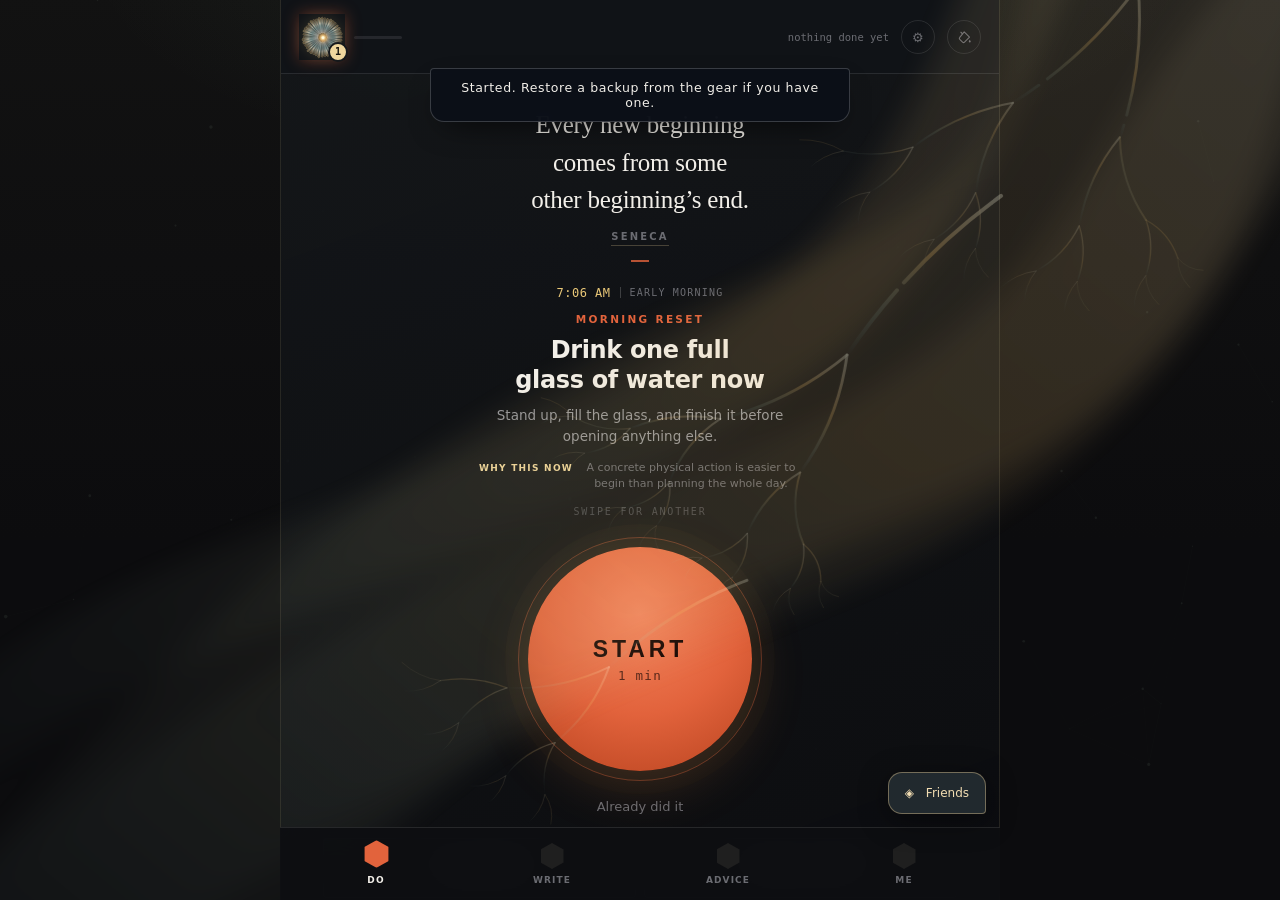
==== index.html @ 32456942 "Scratch, the board, the quotes, and a paint bucket The exit button went missing three times, and eac" ====
<!DOCTYPE html>
<html lang="en">
<head>
<meta charset="utf-8">
<meta name="viewport" content="width=device-width, initial-scale=1, viewport-fit=cover">
<title>Life Organizer</title>
<meta name="description" content="Write it down, do one thing, and get advice when you are stuck.">
<meta name="theme-color" content="#0c0c0e">
<meta name="mobile-web-app-capable" content="yes">
<meta name="apple-mobile-web-app-capable" content="yes">
<meta name="apple-mobile-web-app-title" content="Organizer">
<link rel="manifest" href="manifest.webmanifest">
<link rel="icon" href="assets/icons/lumen-ball-192.png" sizes="192x192" type="image/png">
<link rel="apple-touch-icon" href="assets/icons/lumen-ball-apple.png">
<link rel="stylesheet" href="assets/css/core.css?v=202609141939">
<link rel="stylesheet" href="assets/css/app.css?v=202609141939">
<link rel="stylesheet" href="assets/css/companion.css?v=202609141939">
<link rel="stylesheet" href="assets/css/scratch.css?v=202609141939">
<link rel="stylesheet" href="assets/css/customize.css?v=202609141939">
</head>
<body>

<div id="veil"><div class="vcore"></div><p>Life Organizer</p></div>
<canvas id="field"></canvas>

<div id="app">
  <header id="top">
    <button id="crest" aria-label="Your profile">
      <span class="hex"><span data-lumen-placeholder="mini"></span><b>1</b></span>
      <span class="xpbar"><i></i></span>
    </button>
    <span id="status"></span>
    <button id="gear" aria-label="Settings">⚙</button>
  </header>

  <main id="panes">
    <section class="pane on" data-pane="do"><div class="col"></div></section>
    <section class="pane" data-pane="write"><div class="col"></div></section>
    <section class="pane" data-pane="advice"><div class="col"></div></section>
    <section class="pane" data-pane="me"><div class="col"></div></section>
  </main>
</div>

<!-- outside #app on purpose: a fixed bar inside a backdrop-filtered
     header would pin to the header instead of the screen -->
<nav id="tabs"></nav>

<div id="sheet2" hidden><div class="box"></div></div>
<div id="toast"></div>

<script src="assets/js/store.js?v=202609141939"></script>
<script src="assets/js/level.js?v=202609141939"></script>
<script src="assets/js/library.js?v=202609141939"></script>
<script src="assets/js/ui.js?v=202609141939"></script>
<script src="assets/js/quotes.js?v=202609141939"></script>
<script src="assets/js/actions.js?v=202609141939"></script>
<script src="assets/js/classify.js?v=202609141939"></script>
<script src="assets/js/aims.js?v=202609141939"></script>
<script src="assets/js/insight.js?v=202609141939"></script>
<script src="assets/js/sync.js?v=202609141939"></script>
<script src="assets/js/notifications.js?v=202609141939"></script>
<script src="assets/js/advice.js?v=202609141939"></script>
<script src="assets/js/shell.js?v=202609141939"></script>
<script src="assets/js/adaptive.js?v=202609141939"></script>
<script src="assets/js/companion.js?v=202609141939"></script>
<script src="assets/js/scratch.js?v=202609141939"></script>
<script src="assets/js/customize.js?v=202609141939"></script>

<!-- registration order is the order in the bar -->
<script src="assets/js/surfaces/do.js?v=202609141939"></script>
<script src="assets/js/surfaces/write.js?v=202609141939"></script>
<script src="assets/js/surfaces/advice.js?v=202609141939"></script>
<script src="assets/js/surfaces/me.js?v=202609141939"></script>

<script>
  LO.machine.boot();
  // offline support; registers only over https or localhost, which is fine
  if ('serviceWorker' in navigator) {
    addEventListener('load', function () {
      navigator.serviceWorker.register('sw.js').catch(function () {});
    });
  }
</script>
</body>
</html>
---- assets/css/core.css ----
/* ============================================================
   LIFE ORGANIZER - CORE STYLESHEET
   Design language: "Void Lattice"
   Deep-void ground, hexagonal module lattice, accent-per-domain,
   spring motion, glass surfaces, tabular numerals.
   ============================================================ */

/* ---------- 1. TOKENS ---------- */
/* Palette: "Ember & Graphite".
   Cold graphite ground, one hot ember accent, bone type. Champagne
   brass is reserved for reward and nothing else. Dark green and a
   small set of saturated flavours appear occasionally — a section
   tint, a category, a status — never as chrome. */
:root{
  /* ground — graphite */
  --void-0:#0c0c0e;
  --void-1:#101114;
  --void-2:#141518;
  --void-3:#1a1c20;
  --void-4:#25272c;
  --line:  rgba(255,255,255,.10);
  --line-2:rgba(255,255,255,.19);

  /* ink — bone */
  --ink-0:#f2efe9;
  --ink-1:#cbc8c2;
  --ink-2:#94959a;
  --ink-3:#6b6c72;

  /* the accent. Fixed, everywhere. */
  --accent:#e2603a;
  --accent-soft:rgba(226,96,58,.14);

  /* reward — champagne brass, cooled well clear of the ember */
  --gold:#eac878;
  --gold-hi:#f9e8bd;
  --gold-lo:#a8802c;
  --gold-ink:#241a05;

  /* flavour — sparingly: a tinted surface, a category, a status */
  --forest:#14251c;
  --forest-2:#1e3b2c;
  --f-green:#35b37e;
  --f-teal:#2fa89b;
  --f-mustard:#d9a441;
  --f-oxblood:#b3452f;
  --f-violet:#9b7bd4;
  --f-blue:#4f9dd9;
  --f-steel:#7d8ba0;

  /* per-domain, drawn from the flavour set */
  --c-core:#e2603a;
  --c-compass:#2fa89b;
  --c-rhythm:#9b7bd4;
  --c-forge:#d9a441;
  --c-rewire:#b3452f;
  --c-vessel:#35b37e;
  --c-mind:#4f9dd9;
  --c-scribe:#c9a227;

  /* semantic */
  --ok:#35b37e;
  --warn:#d9a441;
  --bad:#c9573c;

  /* type */
  --font: "Inter", "Segoe UI Variable Display", "Segoe UI", system-ui, -apple-system, sans-serif;
  --mono: "JetBrains Mono", ui-monospace, "Cascadia Mono", Consolas, monospace;

  /* motion */
  --spring: cubic-bezier(.16,1,.3,1);
  --swift:  cubic-bezier(.4,0,.2,1);
  --t-fast: 160ms;
  --t-med:  280ms;
  --t-slow: 620ms;

  /* geometry — hard panels, round controls, hexagonal marks */
  --hex: polygon(50% 0%, 100% 25%, 100% 75%, 50% 100%, 0% 75%, 0% 25%);
  --r-lg:5px;
  --r-md:4px;
  --r-sm:3px;
  --r-pill:999px;
}

*,*::before,*::after{box-sizing:border-box}
html,body{height:100%}
body{
  margin:0;
  font-family:var(--font);
  color:var(--ink-1);
  background:var(--void-0);
  overflow:hidden;
  -webkit-font-smoothing:antialiased;
  text-rendering:optimizeLegibility;
}
::selection{background:var(--accent-soft);color:var(--ink-0)}

/* ---------- 2. GROUND / ATMOSPHERE ---------- */
#field{position:fixed;inset:0;z-index:0;pointer-events:none;opacity:.55}
body::before{
  content:"";position:fixed;inset:0;z-index:0;pointer-events:none;
  background:
    radial-gradient(100% 70% at 50% -12%, rgba(226,96,58,.10), transparent 62%),
    radial-gradient(80% 60% at 50% 108%, rgba(31,59,44,.55), transparent 64%),
    linear-gradient(180deg,var(--void-1),var(--void-0) 66%);
}
body::after{
  content:"";position:fixed;inset:0;z-index:0;pointer-events:none;opacity:.32;
  background-image:url("data:image/svg+xml,%3Csvg xmlns='http://www.w3.org/2000/svg' width='56' height='96' viewBox='0 0 56 96'%3E%3Cg fill='none' stroke='%23b08070' stroke-opacity='0.22' stroke-width='1'%3E%3Cpath d='M28 0 L56 16 L56 48 L28 64 L0 48 L0 16 Z'/%3E%3Cpath d='M28 48 L56 64 L56 96 L28 112 L0 96 L0 64 Z'/%3E%3C/g%3E%3C/svg%3E");
  background-size:56px 96px;
  -webkit-mask-image:radial-gradient(115% 95% at 50% 42%, #000 20%, transparent 78%);
  mask-image:radial-gradient(115% 95% at 50% 42%, #000 20%, transparent 78%);
}

/* ---------- 3. SHELL ---------- */
#shell{position:relative;z-index:2;height:100%;display:flex;flex-direction:column}

.topbar{
  flex:0 0 auto;display:flex;align-items:center;gap:14px;
  padding:14px 22px;border-bottom:1px solid var(--line);
  background:linear-gradient(180deg,rgba(11,15,24,.82),rgba(11,15,24,.28));
  backdrop-filter:blur(14px);
}
.brand{display:flex;align-items:center;gap:11px;min-width:0;background:none;border:0;padding:0;cursor:pointer;font:inherit}
.brand-mark{
  width:26px;height:30px;clip-path:var(--hex);flex:0 0 auto;
  background:radial-gradient(circle at 50% 30%, #f4835c, var(--accent) 60%, #b8431f);
  box-shadow:0 0 22px rgba(226,96,58,.4);
  animation:markspin 12s linear infinite;
}
@keyframes markspin{to{filter:hue-rotate(360deg)}}
.brand-text{display:flex;flex-direction:column;line-height:1.15;text-align:left}
.brand-text b{color:var(--ink-0);font-size:13px;letter-spacing:.16em;text-transform:uppercase;font-weight:650}
.brand-text span{font-size:9.5px;color:var(--ink-3);letter-spacing:.24em;text-transform:uppercase}
.topbar .spacer{flex:1}

.stat-strip{display:flex;gap:8px}
.pip{
  display:flex;flex-direction:column;gap:2px;align-items:flex-end;
  padding:6px 12px;border:1px solid var(--line);border-radius:var(--r-sm);
  background:rgba(17,23,38,.5);min-width:74px;
  transition:border-color var(--t-fast),transform var(--t-fast) var(--spring);
}
.pip:hover{border-color:var(--line-2);transform:translateY(-2px)}
.pip label{font-size:8.5px;letter-spacing:.2em;text-transform:uppercase;color:var(--ink-3)}
.pip b{font-family:var(--mono);font-size:15px;color:var(--ink-0);font-variant-numeric:tabular-nums;font-weight:500}

/* ---------- 4. STAGE / VIEWS ---------- */
#stage{flex:1 1 auto;position:relative;overflow:hidden}
.view{position:absolute;inset:0;overflow-y:auto;overflow-x:hidden;padding:24px;scrollbar-width:thin;scrollbar-color:var(--void-4) transparent}
.view::-webkit-scrollbar{width:9px}
.view::-webkit-scrollbar-thumb{background:var(--void-4);border-radius:9px;border:2px solid transparent;background-clip:content-box}
.view:not(.active){opacity:0;pointer-events:none;transform:scale(.985) translateY(10px);filter:blur(6px)}
.view.active{opacity:1;transform:none;filter:none;transition:opacity var(--t-med) var(--swift),transform var(--t-slow) var(--spring),filter var(--t-med)}

/* ---------- 5. THE LATTICE (hub) ---------- */
#hub{display:flex;align-items:center;justify-content:center}
.lattice{position:relative;width:min(74vh,860px);aspect-ratio:1;max-width:97vw}
.lattice svg.web{position:absolute;inset:0;width:100%;height:100%;overflow:visible;pointer-events:none}
.web path{
  stroke:url(#webgrad);stroke-width:1.1;fill:none;
  stroke-dasharray:5 7;animation:crawl 24s linear infinite;opacity:.55;
}
@keyframes crawl{to{stroke-dashoffset:-240}}

.node{
  position:absolute;left:50%;top:50%;
  width:var(--nw);height:calc(var(--nw)*1.1547);
  transform:translate(-50%,-50%) translate(var(--nx),var(--ny));
  cursor:pointer;background:none;border:0;padding:0;color:inherit;
  animation:bloom var(--t-slow) var(--spring) both;
  animation-delay:var(--delay,0ms);
  -webkit-tap-highlight-color:transparent;
  transition:filter var(--t-med);
}
@keyframes bloom{
  from{opacity:0;transform:translate(-50%,-50%) translate(calc(var(--nx)*.4),calc(var(--ny)*.4)) scale(.55);filter:blur(10px)}
  to  {opacity:1;transform:translate(-50%,-50%) translate(var(--nx),var(--ny)) scale(1);filter:none}
}
.node .shell{
  position:absolute;inset:0;clip-path:var(--hex);
  background:linear-gradient(160deg,var(--accent),rgba(255,255,255,0) 78%);
  opacity:.8;transition:opacity var(--t-med),filter var(--t-med);
}
.node .face{
  position:absolute;inset:1.5px;clip-path:var(--hex);
  background:
    radial-gradient(90% 70% at 50% 0%, var(--accent-soft), transparent 70%),
    linear-gradient(165deg,var(--void-3),var(--void-1) 72%);
  display:flex;flex-direction:column;align-items:center;justify-content:center;gap:5px;
  transition:transform var(--t-med) var(--spring);
}
.node .glyph{
  font-size:calc(var(--nw)*.28);line-height:1;color:var(--accent);
  filter:drop-shadow(0 0 12px var(--accent));
  transition:transform var(--t-med) var(--spring),filter var(--t-med);
}
.node .name{
  font-size:clamp(8px,calc(var(--nw)*.086),12px);letter-spacing:.2em;text-transform:uppercase;
  color:var(--ink-1);font-weight:600;transition:letter-spacing var(--t-med) var(--spring),color var(--t-med);
}
.node .metric{
  font-family:var(--mono);font-size:clamp(8px,calc(var(--nw)*.072),11px);
  color:var(--ink-3);font-variant-numeric:tabular-nums;letter-spacing:.04em;
}
.node .halo{
  position:absolute;inset:-14%;clip-path:var(--hex);opacity:0;
  background:conic-gradient(from 0deg,transparent,var(--accent),transparent 42%);
  transition:opacity var(--t-med);animation:spin 5.5s linear infinite;
}
@keyframes spin{to{transform:rotate(360deg)}}
.node:hover .halo,.node:focus-visible .halo{opacity:.5}
.node:hover .shell,.node:focus-visible .shell{opacity:1;filter:brightness(1.3)}
.node:hover .face,.node:focus-visible .face{transform:scale(.965)}
.node:hover .glyph,.node:focus-visible .glyph{transform:translateY(-3px) scale(1.1);filter:drop-shadow(0 0 22px var(--accent))}
.node:hover .name,.node:focus-visible .name{letter-spacing:.3em;color:var(--ink-0)}
.node:hover,.node:focus-visible{filter:drop-shadow(0 12px 34px rgba(0,0,0,.65))}
.node:active .face{transform:scale(.9)}
.node:focus-visible{outline:none}

/* core node */
.node.core .face{gap:2px}
.node.core .index{
  font-family:var(--mono);font-size:calc(var(--nw)*.28);color:var(--ink-0);
  font-variant-numeric:tabular-nums;letter-spacing:-.02em;line-height:1;
  text-shadow:0 0 30px var(--accent);
}
.node.core .index-label{font-size:calc(var(--nw)*.052);letter-spacing:.28em;text-transform:uppercase;color:var(--ink-3)}
.node.core .drift{font-size:calc(var(--nw)*.058);font-family:var(--mono);color:var(--accent);letter-spacing:.1em}
.orbit{position:absolute;left:50%;top:50%;transform:translate(-50%,-50%);pointer-events:none;overflow:visible}
.orbit circle{fill:none;stroke:var(--c-core);stroke-opacity:.26;stroke-dasharray:2 10;stroke-linecap:round;
  transform-origin:center;transform-box:fill-box}
.orbit .o1{animation:spin 40s linear infinite}
.orbit .o2{animation:spin 26s linear infinite reverse;stroke-opacity:.14;stroke-dasharray:1 14}
.pulse{
  position:absolute;left:50%;top:50%;
  transform:translate(-50%,-50%);clip-path:var(--hex);pointer-events:none;
  background:var(--c-core);animation:beat 3.8s var(--swift) infinite;
}
@keyframes beat{
  0%{opacity:.2;transform:translate(-50%,-50%) scale(1)}
  70%{opacity:0;transform:translate(-50%,-50%) scale(1.5)}
  100%{opacity:0;transform:translate(-50%,-50%) scale(1.5)}
}

/* ---------- 6. RAIL ---------- */
#rail{
  flex:0 0 auto;display:flex;align-items:center;justify-content:center;gap:8px;
  padding:10px 16px;border-top:1px solid var(--line);
  background:linear-gradient(0deg,rgba(11,15,24,.9),rgba(11,15,24,.3));
  backdrop-filter:blur(14px);overflow-x:auto;scrollbar-width:none;
}
#rail::-webkit-scrollbar{display:none}
.chip{
  position:relative;flex:0 0 auto;display:flex;align-items:center;gap:8px;
  padding:7px 14px 7px 10px;border:1px solid var(--line);border-radius:999px;
  background:rgba(17,23,38,.45);color:var(--ink-2);cursor:pointer;
  font:inherit;font-size:10.5px;letter-spacing:.12em;text-transform:uppercase;font-weight:600;
  transition:color var(--t-fast) var(--swift),border-color var(--t-fast) var(--swift),
             background var(--t-fast) var(--swift),transform var(--t-fast) var(--spring),box-shadow var(--t-fast);
}
.chip i{width:9px;height:10.4px;clip-path:var(--hex);background:var(--accent);flex:0 0 auto;
  transition:transform var(--t-fast) var(--spring),box-shadow var(--t-fast)}
.chip:hover{color:var(--ink-0);border-color:var(--accent);background:rgba(17,23,38,.9);transform:translateY(-2px)}
.chip:hover i{box-shadow:0 0 12px var(--accent);transform:scale(1.25)}
.chip.on{color:var(--ink-0);border-color:var(--accent);background:var(--accent-soft);box-shadow:0 6px 20px -10px var(--accent)}
.chip.on i{box-shadow:0 0 14px var(--accent)}

/* ---------- 7. PANEL ---------- */
.panel-head{display:flex;align-items:flex-end;gap:16px;margin:0 0 18px;flex-wrap:wrap}
.panel-head .back{
  width:38px;height:38px;border-radius:var(--r-sm);border:1px solid var(--line);
  background:rgba(17,23,38,.6);color:var(--ink-1);cursor:pointer;font-size:17px;
  transition:all var(--t-fast) var(--swift);flex:0 0 auto;
}
.panel-head .back:hover{border-color:var(--accent);color:var(--accent);transform:translateX(-3px)}
.panel-title{display:flex;flex-direction:column;gap:3px;min-width:0}
.panel-title h1{
  margin:0;font-size:clamp(20px,3.4vw,30px);color:var(--ink-0);font-weight:600;letter-spacing:-.01em;
  display:flex;align-items:center;gap:11px;
}
.panel-title h1 em{
  font-style:normal;color:var(--accent);filter:drop-shadow(0 0 14px var(--accent));font-size:.85em;
}
.panel-title p{margin:0;font-size:12px;color:var(--ink-3);letter-spacing:.06em}
.accent-bar{
  height:2px;width:100%;margin:0 0 20px;border-radius:2px;
  background:linear-gradient(90deg,var(--accent),transparent 70%);
  animation:sweep var(--t-slow) var(--spring) both;
}
@keyframes sweep{from{transform:scaleX(0);transform-origin:left}to{transform:scaleX(1)}}

/* ---------- 8. GRID + CARDS ---------- */
.grid{display:grid;gap:14px;grid-template-columns:repeat(auto-fill,minmax(min(100%,300px),1fr));align-items:start}
.grid.wide{grid-template-columns:repeat(auto-fill,minmax(min(100%,430px),1fr))}
.span-2{grid-column:span 2}
@media(max-width:760px){.span-2{grid-column:span 1}}

.card{
  position:relative;border:1px solid var(--line);border-radius:var(--r-md);
  background:linear-gradient(165deg,rgba(24,33,53,.6),rgba(11,15,24,.72));
  backdrop-filter:blur(10px);padding:16px;overflow:hidden;
  animation:rise var(--t-slow) var(--spring) both;animation-delay:var(--d,0ms);
  transition:border-color var(--t-med),transform var(--t-med) var(--spring),box-shadow var(--t-med);
}
@keyframes rise{from{opacity:0;transform:translateY(18px) scale(.98)}to{opacity:1;transform:none}}
.card::before{
  content:"";position:absolute;inset:0 0 auto 0;height:1px;
  background:linear-gradient(90deg,transparent,var(--accent),transparent);opacity:.5;
}
.card:hover{border-color:var(--line-2);transform:translateY(-3px);box-shadow:0 20px 44px -26px rgba(0,0,0,.9)}
.card h3{
  margin:0 0 12px;font-size:10.5px;letter-spacing:.22em;text-transform:uppercase;
  color:var(--ink-3);font-weight:650;display:flex;align-items:center;gap:8px;
}
.card h3 .dot{width:7px;height:8px;clip-path:var(--hex);background:var(--accent);box-shadow:0 0 10px var(--accent);flex:0 0 auto}
.card h3 .right{margin-left:auto;color:var(--ink-3);letter-spacing:.08em}

.big{font-family:var(--mono);font-size:34px;color:var(--ink-0);font-variant-numeric:tabular-nums;line-height:1;letter-spacing:-.02em}
.big small{font-size:13px;color:var(--ink-3);letter-spacing:.1em;margin-left:5px}
.sub{font-size:11.5px;color:var(--ink-3);margin-top:6px;line-height:1.55}

/* ---------- 9. CONTROLS ---------- */
.btn{
  position:relative;overflow:hidden;font:inherit;font-size:11.5px;font-weight:600;letter-spacing:.1em;
  text-transform:uppercase;padding:9px 16px;border-radius:var(--r-sm);cursor:pointer;
  border:1px solid var(--line-2);background:rgba(24,33,53,.7);color:var(--ink-1);
  transition:color var(--t-fast) var(--swift),border-color var(--t-fast) var(--swift),
             box-shadow var(--t-fast),transform var(--t-fast) var(--spring),background var(--t-fast);
}
.btn::after{
  content:"";position:absolute;inset:0;transform:translateX(-110%);
  background:linear-gradient(100deg,transparent,rgba(255,255,255,.16),transparent);
  transition:transform 620ms var(--swift);
}
.btn:hover{color:var(--ink-0);border-color:var(--accent);box-shadow:0 8px 26px -14px var(--accent);transform:translateY(-1px)}
.btn:hover::after{transform:translateX(110%)}
.btn:active{transform:translateY(0) scale(.97)}
.btn.primary{background:linear-gradient(160deg,var(--accent),color-mix(in srgb,var(--accent) 52%,#000));color:#04060a;border-color:transparent;font-weight:700}
.btn.primary:hover{color:#04060a}
.btn.ghost{background:transparent}
.btn.sm{font-size:10px;padding:6px 11px;letter-spacing:.08em}
.btn.danger:hover{border-color:var(--bad);color:var(--bad);box-shadow:0 8px 26px -14px var(--bad)}
.btn-row{display:flex;gap:8px;flex-wrap:wrap;align-items:center}

input,textarea,select{
  font:inherit;font-size:13px;width:100%;color:var(--ink-0);
  background:rgba(7,10,17,.8);border:1px solid var(--line);border-radius:var(--r-sm);
  padding:9px 11px;transition:border-color var(--t-fast),box-shadow var(--t-fast);
}
input:focus,textarea:focus,select:focus{
  outline:none;border-color:var(--accent);
  box-shadow:0 0 0 3px var(--accent-soft),inset 0 0 18px -10px var(--accent);
}
input::placeholder,textarea::placeholder{color:var(--ink-3)}
textarea{resize:vertical;min-height:80px;line-height:1.6}
label.fld{display:flex;flex-direction:column;gap:5px;margin-bottom:10px}
label.fld span{font-size:9.5px;letter-spacing:.2em;text-transform:uppercase;color:var(--ink-3);font-weight:600}
.row{display:flex;gap:10px;flex-wrap:wrap}
.row>*{flex:1 1 130px;min-width:0}

input[type=range]{-webkit-appearance:none;appearance:none;background:none;padding:0;height:22px;border:0}
input[type=range]:focus{box-shadow:none}
input[type=range]::-webkit-slider-runnable-track{height:4px;border-radius:4px;background:linear-gradient(90deg,var(--accent),var(--void-4))}
input[type=range]::-webkit-slider-thumb{
  -webkit-appearance:none;width:16px;height:18px;clip-path:var(--hex);background:var(--accent);
  margin-top:-7px;box-shadow:0 0 14px var(--accent);transition:transform var(--t-fast) var(--spring);
}
input[type=range]:hover::-webkit-slider-thumb{transform:scale(1.25)}
input[type=range]:active::-webkit-slider-thumb{transform:scale(1.45)}

/* segmented */
.seg{display:inline-flex;padding:3px;gap:3px;border:1px solid var(--line);border-radius:999px;background:rgba(7,10,17,.7);flex-wrap:wrap}
.seg button{
  font:inherit;font-size:10.5px;font-weight:600;letter-spacing:.1em;text-transform:uppercase;
  padding:6px 13px;border:0;border-radius:999px;background:none;color:var(--ink-3);cursor:pointer;
  transition:all var(--t-fast) var(--swift);
}
.seg button:hover{color:var(--ink-0)}
.seg button.on{background:var(--accent-soft);color:var(--ink-0);box-shadow:inset 0 0 0 1px var(--accent)}

/* tags */
.tag{
  display:inline-flex;align-items:center;gap:5px;font-size:9.5px;letter-spacing:.14em;text-transform:uppercase;
  padding:4px 9px;border-radius:999px;border:1px solid var(--line);color:var(--ink-2);background:rgba(7,10,17,.6);
  font-weight:600;
}
.tag.hot{border-color:var(--accent);color:var(--accent);background:var(--accent-soft)}
.tags{display:flex;gap:6px;flex-wrap:wrap}

/* ---------- 10. HEX CHECK GRID (habits) ---------- */
.hexrow{display:flex;gap:6px;align-items:center;flex-wrap:wrap}
.hexcell{
  width:26px;height:30px;clip-path:var(--hex);border:0;padding:0;cursor:pointer;
  background:var(--void-3);position:relative;flex:0 0 auto;
  transition:background var(--t-fast),transform var(--t-fast) var(--spring),box-shadow var(--t-fast);
}
.hexcell:hover{background:var(--void-4);transform:scale(1.14)}
.hexcell.done{background:var(--accent);box-shadow:0 0 16px -2px var(--accent);animation:pop 360ms var(--spring)}
.hexcell.today{box-shadow:0 0 0 1.5px var(--accent)}
.hexcell.done.today{box-shadow:0 0 16px -2px var(--accent),0 0 0 1.5px var(--ink-0)}
.hexcell span{
  position:absolute;inset:0;display:grid;place-items:center;font-size:9px;font-family:var(--mono);
  color:var(--ink-3);
}
.hexcell.done span{color:#04060a;font-weight:700}
@keyframes pop{0%{transform:scale(.6)}55%{transform:scale(1.2)}100%{transform:scale(1)}}

/* ---------- 11. LISTS ---------- */
.list{display:flex;flex-direction:column;gap:8px}
.item{
  display:flex;gap:11px;align-items:center;padding:10px 12px;border-radius:var(--r-sm);
  border:1px solid var(--line);background:rgba(7,10,17,.5);
  transition:all var(--t-fast) var(--swift);
}
.item:hover{border-color:var(--line-2);background:rgba(17,23,38,.7);transform:translateX(3px)}
.item .t{flex:1;min-width:0;font-size:13px;color:var(--ink-0)}
.item .t em{display:block;font-style:normal;font-size:10.5px;color:var(--ink-3);margin-top:3px;letter-spacing:.04em;line-height:1.5}
.item .x{
  border:0;background:none;color:var(--ink-3);cursor:pointer;font-size:14px;padding:2px 6px;border-radius:5px;
  transition:all var(--t-fast);flex:0 0 auto;
}
.item .x:hover{color:var(--bad);background:rgba(255,107,139,.12);transform:rotate(90deg)}

/* ---------- 12. METERS ---------- */
.meter{height:6px;border-radius:6px;background:var(--void-3);overflow:hidden;position:relative}
.meter>i{
  display:block;height:100%;border-radius:6px;
  background:linear-gradient(90deg,color-mix(in srgb,var(--accent) 55%,#000),var(--accent));
  box-shadow:0 0 12px -2px var(--accent);
  transform-origin:left;animation:grow 900ms var(--spring) both;
}
@keyframes grow{from{transform:scaleX(0)}}
.ring{display:block;overflow:visible}
.ring .bg{fill:none;stroke:var(--void-3);stroke-width:7}
.ring .fg{fill:none;stroke:var(--accent);stroke-width:7;stroke-linecap:round;
  filter:drop-shadow(0 0 8px var(--accent));animation:dash 1100ms var(--spring) both}
.ring text{fill:var(--ink-0);font-family:var(--mono);text-anchor:middle}
@keyframes dash{from{stroke-dashoffset:var(--full)}}
.spark{display:block;width:100%;height:46px;overflow:visible}
.spark path.l{fill:none;stroke:var(--accent);stroke-width:1.8;stroke-linecap:round;stroke-linejoin:round;
  filter:drop-shadow(0 0 6px var(--accent))}
.spark path.a{stroke:none;opacity:.4}
.spark circle{fill:var(--accent);filter:drop-shadow(0 0 6px var(--accent))}

/* ---------- 13. TIMELINE (rhythm) ---------- */
.tl{position:relative;display:flex;flex-direction:column;gap:5px}
.blk{
  display:flex;gap:10px;align-items:center;padding:9px 12px;border-radius:var(--r-sm);
  border-left:2.5px solid var(--accent);background:linear-gradient(90deg,var(--accent-soft),rgba(7,10,17,.35) 60%);
  transition:all var(--t-fast) var(--swift);
}
.blk:hover{transform:translateX(4px);background:linear-gradient(90deg,var(--accent-soft),rgba(17,23,38,.6) 60%)}
.blk .time{font-family:var(--mono);font-size:11px;color:var(--ink-2);min-width:92px;font-variant-numeric:tabular-nums}
.blk .lbl{flex:1;font-size:13px;color:var(--ink-0)}
.blk.now{box-shadow:0 0 0 1px var(--accent),0 0 26px -12px var(--accent)}
.blk.now .live{font-size:8.5px;letter-spacing:.2em;color:var(--accent);font-weight:700;animation:blink 2.2s var(--swift) infinite}
@keyframes blink{50%{opacity:.25}}

/* ---------- 14. DRILL (rewire) ---------- */
.drill{
  border:1px solid var(--accent);border-radius:var(--r-md);padding:20px;
  background:radial-gradient(120% 100% at 50% 0%,var(--accent-soft),rgba(7,10,17,.85) 65%);
  animation:dealt 520ms var(--spring) both;
}
@keyframes dealt{from{opacity:0;transform:translateY(24px) scale(.96)}to{opacity:1;transform:none}}
.drill .kind{font-size:9.5px;letter-spacing:.26em;text-transform:uppercase;color:var(--accent);font-weight:700}
.drill h2{margin:8px 0 12px;font-size:19px;color:var(--ink-0);font-weight:600;line-height:1.35}
.drill .situation{font-size:14px;line-height:1.72;color:var(--ink-1);border-left:2px solid var(--line-2);padding-left:14px;margin-bottom:16px}
.drill .ask{font-size:12px;color:var(--accent);letter-spacing:.04em;margin-bottom:8px;font-weight:600}
.drill .reinforce{
  margin-top:14px;padding:12px 14px;border-radius:var(--r-sm);font-size:13px;line-height:1.65;
  background:var(--accent-soft);border:1px solid var(--line-2);color:var(--ink-0);
  animation:rise 480ms var(--spring) both;
}

/* ---------- 15. TOAST ---------- */
#toast{position:fixed;left:50%;top:calc(env(safe-area-inset-top) + 72px);bottom:auto;transform:translateX(-50%);z-index:180;display:flex;flex-direction:column;gap:8px;align-items:center;pointer-events:none;width:min(420px,calc(100vw - 28px))}
.toast{
  box-sizing:border-box;width:100%;padding:11px 16px;border-radius:4px 4px 14px 14px;font-size:12px;letter-spacing:.05em;text-align:center;
  border:1px solid var(--accent);background:rgba(11,15,24,.94);color:var(--ink-0);
  box-shadow:0 12px 40px -14px var(--accent);backdrop-filter:blur(10px);
  animation:toastin 320ms var(--spring) both;
}
.toast.out{animation:toastout 300ms var(--swift) both}
@keyframes toastin{from{opacity:0;transform:translateY(-18px) scale(.96)}}
@keyframes toastout{to{opacity:0;transform:translateY(-12px) scale(.98)}}

/* ---------- 16. BOOT VEIL ---------- */
#veil{
  position:fixed;inset:0;z-index:100;display:grid;place-items:center;background:var(--void-0);
  transition:opacity 700ms var(--swift),visibility 700ms;
}
#veil.gone{opacity:0;visibility:hidden}
#veil .vcore{width:54px;height:62px;clip-path:var(--hex);background:radial-gradient(circle at 50% 32%, #f4835c, var(--accent) 60%, #b8431f);animation:vbeat 1.6s var(--swift) infinite}
@keyframes vbeat{0%,100%{opacity:.35;transform:scale(.9)}50%{opacity:1;transform:scale(1.05)}}
#veil p{position:absolute;bottom:26%;font-size:10px;letter-spacing:.4em;text-transform:uppercase;color:var(--ink-3)}

/* ---------- 17. MISC ---------- */
.empty{
  border:1px dashed var(--line-2);border-radius:var(--r-md);padding:20px;text-align:center;
  color:var(--ink-3);font-size:12.5px;line-height:1.7;
}
.kv{display:flex;justify-content:space-between;gap:10px;font-size:12.5px;padding:6px 0;border-bottom:1px solid rgba(186,216,190,.06)}
.kv:last-child{border:0}
.kv span{color:var(--ink-3)}
.kv b{font-family:var(--mono);color:var(--ink-0);font-weight:500;font-variant-numeric:tabular-nums}
.hr{height:1px;background:var(--line);margin:14px 0}
.mono{font-family:var(--mono);font-variant-numeric:tabular-nums}
.dim{color:var(--ink-3)}
.up{color:var(--ok)}.down{color:var(--bad)}
h4.sec{margin:20px 0 10px;font-size:10.5px;letter-spacing:.24em;text-transform:uppercase;color:var(--ink-3);font-weight:650}
.stack{display:flex;flex-direction:column;gap:10px}

@media(max-width:640px){
  .topbar{padding:11px 14px}
  .view{padding:16px 14px 22px}
  .stat-strip .pip:nth-child(n+3){display:none}
  .brand-text span{display:none}
  .lattice{width:min(90vw,520px)}
}
@media(prefers-reduced-motion:reduce){
  *,*::before,*::after{animation-duration:.01ms!important;animation-iteration-count:1!important;transition-duration:.01ms!important}
}
---- assets/css/app.css ----
/* ============================================================
   APP — the one layer, phone and desktop.
   Mobile-first: a bottom tab bar and full-width panels on a
   handset, the same markup widening into a centred column on a
   laptop. There is no second UI any more.

   One accent, one card treatment, one voice. Loads after core.css
   and retunes its tokens, so the shared ui.* helpers restyle
   themselves and nothing needs two versions.

   Rules that keep it coherent:
   · The accent never changes between tabs.
   · Gold means reward. Nothing else is gold, ever.
   · Uppercase is for tab names and one-word section labels only.
   · Hairlines and space instead of borders around everything.
   ============================================================ */

:root{
  /* the app is one phone-width column, centred, at every window size */
  --app-w:480px;

  /* motion only — colour and geometry come from core.css "Ember & Graphite" */
  --t-fast:140ms;
  --t-med:240ms;
}

/* strip the ornament core.css brings */
body::after{display:none}
body::before{
  background:
    radial-gradient(80% 50% at 50% -8%, rgba(226,96,58,.10), transparent 62%),
    radial-gradient(70% 50% at 50% 106%, rgba(30,59,44,.5), transparent 64%),
    linear-gradient(180deg,var(--void-1),var(--void-0) 64%);
}
#field{opacity:.3}
.card h3 .dot{display:none}
.card h3{letter-spacing:.14em;font-size:10px}

body{overflow:hidden;font-size:15.5px}

/* ---------- frame: a phone app, at every window size ---------- */
#app{
  position:relative;z-index:2;height:100dvh;display:flex;flex-direction:column;
  width:100%;max-width:var(--app-w);margin:0 auto;
}
@media (min-width:560px){
  #app{border-left:1px solid var(--line);border-right:1px solid var(--line)}
  body::before{background:
    radial-gradient(70% 40% at 50% -5%, rgba(143,191,138,.09), transparent 62%),
    linear-gradient(180deg,var(--void-1),var(--void-0) 60%)}
}

#top{
  flex:0 0 auto;display:flex;align-items:center;gap:12px;
  padding:calc(env(safe-area-inset-top) + 12px) 18px 11px;
  border-bottom:1px solid var(--line);background:rgba(16,17,20,.92);backdrop-filter:blur(14px);
}
/* the crest: who you are and how far in, on every screen */
#crest{
  flex:0 0 auto;display:flex;align-items:center;gap:9px;
  background:none;border:0;padding:2px 4px 2px 0;cursor:pointer;font:inherit;
  -webkit-tap-highlight-color:transparent;
}
#crest .hex{
  width:26px;height:29px;clip-path:var(--hex);flex:0 0 auto;display:grid;place-items:center;
  background:linear-gradient(160deg,#f4835c,var(--accent) 55%,#b8431f);
  box-shadow:0 0 16px rgba(226,96,58,.38);
  transition:transform 220ms cubic-bezier(.2,.8,.3,1),box-shadow 220ms ease;
}
#crest .hex b{
  font-family:var(--mono);font-size:12px;font-weight:800;color:#170603;
  line-height:1;font-variant-numeric:tabular-nums;
}
#crest .xpbar{
  width:36px;height:3px;border-radius:2px;background:var(--void-4);overflow:hidden;flex:0 0 auto;
}
#crest .xpbar i{
  display:block;height:100%;width:0;border-radius:2px;background:var(--gold);
  transition:width 520ms cubic-bezier(.2,.8,.3,1);
}
#crest:active .hex{transform:scale(.9)}
#crest.up .hex{
  animation:levelup 1.5s cubic-bezier(.2,.8,.3,1);
  background:linear-gradient(160deg,var(--gold-hi),var(--gold) 55%,var(--gold-lo));
}
#crest.up .hex b{color:var(--gold-ink)}
@keyframes levelup{
  0%{transform:scale(1)}
  22%{transform:scale(1.45);box-shadow:0 0 26px 2px var(--gold)}
  100%{transform:scale(1);box-shadow:0 0 16px rgba(226,96,58,.38)}
}
#status{
  flex:1;min-width:0;font-family:var(--mono);font-size:10.5px;color:var(--ink-3);
  text-align:right;font-variant-numeric:tabular-nums;
  overflow:hidden;text-overflow:ellipsis;white-space:nowrap;
}
#gear{
  width:32px;height:32px;flex:0 0 auto;border-radius:var(--r-sm);border:1px solid var(--line);
  background:none;color:var(--ink-3);cursor:pointer;font-size:13px;
  transition:color var(--t-fast) ease,border-color var(--t-fast) ease;
}
#gear:hover{color:var(--ink-0);border-color:var(--line-2)}

/* ---------- the bottom bar ---------- */
#tabs{
  position:fixed;z-index:40;bottom:0;left:50%;transform:translateX(-50%);
  width:100%;max-width:var(--app-w);
  display:grid;grid-template-columns:repeat(4,1fr);gap:4px;
  padding:8px 10px calc(env(safe-area-inset-bottom) + 10px);
  border-top:1px solid var(--line);
  background:rgba(14,15,18,.97);backdrop-filter:blur(16px);
}
.tab{
  border:0;background:none;font:inherit;cursor:pointer;color:var(--ink-3);
  display:flex;flex-direction:column;align-items:center;gap:6px;
  padding:7px 2px 5px;border-radius:var(--r-sm);
  font-size:9px;font-weight:650;letter-spacing:.12em;text-transform:uppercase;
  transition:color var(--t-fast) ease;
  -webkit-tap-highlight-color:transparent;
}
.tab::before{
  content:"";width:23px;height:26px;clip-path:var(--hex);background:var(--void-3);
  transition:background var(--t-med) cubic-bezier(.2,.8,.3,1),
             transform var(--t-med) cubic-bezier(.2,.8,.3,1),box-shadow var(--t-med);
}
.tab:hover{color:var(--ink-1)}
.tab:hover::before{background:var(--void-4)}
.tab.on{color:var(--ink-0)}
.tab.on::before{
  background:var(--accent);transform:translateY(-2px) scale(1.06);
  box-shadow:0 0 18px -3px var(--accent);
}
.tab:active::before{transform:scale(.9)}

/* ---------- panes ---------- */
#panes{flex:1 1 auto;position:relative;overflow:hidden}
.pane{position:absolute;inset:0;overflow-y:auto;scrollbar-width:thin;scrollbar-color:var(--void-4) transparent}
.pane::-webkit-scrollbar{width:9px}
.pane::-webkit-scrollbar-thumb{background:var(--void-4);border-radius:8px;border:3px solid transparent;background-clip:content-box}
.pane:not(.on){display:none}
.col{max-width:100%;margin:0 auto;padding:24px 18px 104px}

.pane.on .col{animation:up 320ms cubic-bezier(.2,.7,.3,1) both}
@keyframes up{from{opacity:0;transform:translateY(8px)}}

/* ---------- type ---------- */
h1.hd{font-family:var(--font);margin:0 0 6px;font-size:25px;line-height:1.25;color:var(--ink-0);font-weight:600;letter-spacing:-.015em}
p.lede{margin:0 0 22px;font-size:13.5px;line-height:1.6;color:var(--ink-3);max-width:56ch}
.lbl{
  display:flex;align-items:center;gap:10px;margin:34px 0 12px;
  font-size:10.5px;letter-spacing:.18em;text-transform:uppercase;color:var(--ink-3);font-weight:600;
}
.lbl .ln{flex:1;height:1px;background:var(--line)}
.lbl b{color:var(--ink-2);font-weight:600}
.lbl .r{margin-left:auto;letter-spacing:.06em;text-transform:none;font-size:11px;color:var(--ink-3)}
.note{font-size:13px;line-height:1.65;color:var(--ink-3);max-width:60ch}

/* ---------- one panel treatment ---------- */
.panel{
  border:1px solid var(--line);border-radius:var(--r-lg);padding:20px;
  background:var(--void-2);
}
.panel.lift{background:linear-gradient(180deg,var(--void-3),var(--void-2))}

/* ---------- writing ---------- */
.kinds{display:flex;gap:6px;margin-bottom:12px;flex-wrap:wrap}
.kpill{
  border:1px solid var(--line);background:none;color:var(--ink-3);cursor:pointer;font:inherit;
  padding:7px 14px;border-radius:999px;font-size:12px;font-weight:500;
  transition:all var(--t-fast) ease;
}
.kpill:hover{color:var(--ink-0);border-color:var(--line-2)}
.kpill.on{color:var(--void-0);background:var(--accent);border-color:transparent;font-weight:600}
#writebox{
  width:100%;min-height:130px;font-size:16px;line-height:1.65;padding:14px;
  border-radius:var(--r-md);border:1px solid var(--line);background:var(--void-1);color:var(--ink-0);
  resize:vertical;
}
#writebox:focus{outline:none;border-color:var(--accent);box-shadow:0 0 0 3px var(--accent-soft)}
.writefoot{display:flex;align-items:center;gap:12px;margin-top:12px;flex-wrap:wrap}
.writefoot .hint{font-size:12px;color:var(--ink-3)}

/* ---------- rows ---------- */
.rows{display:flex;flex-direction:column}
.row-l{
  display:flex;align-items:center;gap:13px;padding:15px 2px;
  border-bottom:1px solid var(--line);
}
.row-l:last-child{border-bottom:0}
.row-l .t{flex:1;min-width:0;font-size:14.5px;color:var(--ink-0);line-height:1.5}
.row-l .t em{display:block;font-style:normal;font-size:12px;color:var(--ink-3);margin-top:4px}
.row-l .r{font-family:var(--mono);font-size:12px;color:var(--ink-3);flex:0 0 auto;font-variant-numeric:tabular-nums}
.row-l .x{
  border:0;background:none;color:var(--ink-3);cursor:pointer;font-size:17px;padding:4px 7px;
  border-radius:5px;flex:0 0 auto;opacity:.55;transition:all var(--t-fast) ease;
}
.row-l:hover .x{opacity:1}
.row-l .x:hover{color:var(--bad)}
.row-l.late .r{color:var(--bad)}

/* the check target */
.tick{
  width:27px;height:27px;flex:0 0 auto;border-radius:50%;border:1.5px solid var(--line-2);
  background:none;cursor:pointer;position:relative;
  transition:all var(--t-fast) cubic-bezier(.2,.8,.3,1);
}
.tick:hover{border-color:var(--accent)}
.tick.on{background:var(--accent);border-color:var(--accent)}
.tick.on::after{
  content:"";position:absolute;left:8px;top:12px;width:9px;height:5px;
  border-left:2px solid var(--void-0);border-bottom:2px solid var(--void-0);
  transform:rotate(-45deg);
}
.tick:active{transform:scale(.88)}

/* ---------- the action panel ---------- */
.now{
  border:1px solid var(--line-2);border-radius:var(--r-lg);padding:24px;
  background:linear-gradient(180deg,var(--void-3),var(--void-2));
}
.now .k{font-size:11px;letter-spacing:.16em;text-transform:uppercase;color:var(--accent);font-weight:600}
.now h2{margin:12px 0 10px;font-size:23px;line-height:1.3;color:var(--ink-0);font-weight:600;letter-spacing:-.01em}
.now p{margin:0;font-size:14.5px;line-height:1.65;color:var(--ink-2);max-width:56ch}
.now .mins{margin-top:14px;font-family:var(--mono);font-size:12px;color:var(--ink-3);letter-spacing:.06em}
.acts{display:flex;gap:9px;margin-top:20px;flex-wrap:wrap}
.go{
  width:100%;border:0;border-radius:var(--r-md);cursor:pointer;font:inherit;padding:16px 24px;
  font-size:13.5px;font-weight:700;letter-spacing:.1em;text-transform:uppercase;
  color:var(--void-0);background:var(--accent);
  transition:transform var(--t-fast) cubic-bezier(.2,.8,.3,1),filter var(--t-fast) ease;
}
.go:hover{filter:brightness(1.1)}
.go:active{transform:scale(.97)}
.flat{
  flex:1;border:1px solid var(--line);border-radius:var(--r-md);cursor:pointer;font:inherit;
  padding:14px 16px;font-size:12.5px;color:var(--ink-2);background:none;text-align:center;
  transition:all var(--t-fast) ease;
}
.flat:hover{color:var(--ink-0);border-color:var(--line-2)}
.flat:active{transform:scale(.97)}

/* timer */
.timer{display:flex;gap:26px;align-items:center;flex-wrap:wrap}
.dial{position:relative;width:132px;height:132px;flex:0 0 auto}
.dial svg{position:absolute;inset:0;transform:rotate(-90deg)}
.dial .bg{fill:none;stroke:var(--void-4);stroke-width:4}
.dial .fg{fill:none;stroke:var(--accent);stroke-width:4;stroke-linecap:round;transition:stroke-dashoffset 1s linear}
.dial .n{
  position:absolute;inset:0;display:grid;place-items:center;font-family:var(--mono);
  font-size:31px;color:var(--ink-0);font-variant-numeric:tabular-nums;
}

/* ---------- reward ---------- */
.reward{
  border:1px solid rgba(234,200,120,.4);border-radius:var(--r-lg);padding:28px 24px;text-align:center;
  background:linear-gradient(180deg,rgba(234,200,120,.09),var(--void-2) 74%);
  animation:pop2 420ms cubic-bezier(.2,.9,.3,1) both;
}
@keyframes pop2{from{opacity:0;transform:scale(.96)}}
.reward .seal{
  width:54px;height:62px;margin:0 auto 16px;clip-path:var(--hex);
  background:linear-gradient(160deg,var(--gold-hi),var(--gold) 55%,var(--gold-lo));
  display:grid;place-items:center;color:var(--gold-ink);font-size:24px;font-weight:800;
  box-shadow:0 0 34px -6px rgba(234,200,120,.5);
}
.reward h2{margin:0 0 8px;font-size:22px;color:var(--ink-0);font-weight:650}
.reward .did{font-size:14px;color:var(--ink-2);margin-bottom:18px}
.reward .streakline{
  font-family:var(--mono);font-size:12px;color:var(--gold);letter-spacing:.1em;margin-bottom:20px;
}
.reward .acts{justify-content:center}
.gold{
  flex:1.4;border:0;border-radius:var(--r-md);cursor:pointer;font:inherit;padding:16px 24px;
  font-size:13.5px;font-weight:750;letter-spacing:.1em;text-transform:uppercase;
  color:var(--gold-ink);background:linear-gradient(160deg,var(--gold-hi),var(--gold) 50%,var(--gold-lo));
  box-shadow:0 10px 26px -12px rgba(234,200,120,.55);
  transition:transform var(--t-fast) cubic-bezier(.2,.8,.3,1),box-shadow var(--t-fast) ease;
}
.gold:hover{box-shadow:0 14px 32px -10px rgba(234,200,120,.75)}
.gold:active{transform:scale(.97)}

/* ---------- advice ---------- */
.adv{
  border:1px solid var(--line);border-left:2px solid var(--accent);border-radius:var(--r-md);
  padding:20px 22px;background:var(--void-2);
}
.adv h2{margin:0 0 10px;font-size:19px;color:var(--ink-0);font-weight:600;letter-spacing:-.01em}
.adv p{margin:0;font-size:15px;line-height:1.7;color:var(--ink-1);max-width:60ch}

.sits{display:grid;gap:8px;grid-template-columns:repeat(auto-fill,minmax(min(100%,215px),1fr))}
.sit{
  display:flex;align-items:center;gap:11px;padding:14px 15px;border-radius:var(--r-md);
  border:1px solid var(--line);background:var(--void-2);cursor:pointer;font:inherit;
  color:var(--ink-1);text-align:left;font-size:14px;
  transition:all var(--t-fast) ease;
}
.sit i{font-style:normal;color:var(--ink-3);font-size:15px;transition:color var(--t-fast) ease}
.sit:hover{border-color:var(--accent);color:var(--ink-0);background:var(--void-3)}
.sit:hover i{color:var(--accent)}
.sit:active{transform:scale(.985)}

.proto{
  border:1px solid var(--accent);border-radius:var(--r-lg);padding:24px;background:var(--void-2);
  animation:up 300ms cubic-bezier(.2,.7,.3,1) both;
}
.proto h2{margin:0 0 12px;font-size:21px;color:var(--ink-0);font-weight:600}
.proto .what{font-size:15px;line-height:1.7;color:var(--ink-1);margin-bottom:20px;max-width:58ch}
.proto ol{margin:0 0 20px;padding:0;list-style:none;counter-reset:st}
.proto li{
  counter-increment:st;position:relative;padding:0 0 14px 38px;
  font-size:15px;line-height:1.6;color:var(--ink-0);max-width:56ch;
}
.proto li::before{
  content:counter(st);position:absolute;left:0;top:-1px;width:24px;height:24px;border-radius:50%;
  background:var(--accent-soft);color:var(--accent);display:grid;place-items:center;
  font-family:var(--mono);font-size:12px;font-weight:600;
}
.proto .after{
  font-size:13.5px;line-height:1.65;color:var(--ink-3);border-top:1px solid var(--line);
  padding-top:16px;max-width:58ch;
}

/* ---------- me ---------- */
.ns{
  font-size:16px;line-height:1.7;color:var(--ink-1);border-left:2px solid var(--accent);
  padding:2px 0 2px 16px;max-width:60ch;
}
.ns:focus{outline:none;color:var(--ink-0)}
.proven{display:flex;flex-direction:column}
.proven .p{padding:13px 2px;border-bottom:1px solid var(--line);display:flex;gap:14px;align-items:baseline}
.proven .p:last-child{border-bottom:0}
.proven .p b{font-size:15px;color:var(--ink-0);font-weight:600;flex:0 0 auto}
.proven .p span{font-family:var(--mono);font-size:12px;color:var(--ink-3);margin-left:auto;text-align:right}
.ask{
  border:1px solid var(--line);border-radius:var(--r-md);padding:20px;background:var(--void-2);
}
.ask h3{margin:0 0 14px;font-size:17px;line-height:1.45;color:var(--ink-0);font-weight:600;max-width:50ch}
.ask textarea{min-height:84px;font-size:14.5px;line-height:1.6}
.stats{display:flex;gap:22px;flex-wrap:wrap;margin-bottom:4px}
.stat2{display:flex;flex-direction:column;gap:3px}
.stat2 b{font-family:var(--mono);font-size:26px;color:var(--ink-0);line-height:1;font-variant-numeric:tabular-nums}
.stat2 span{font-size:10.5px;letter-spacing:.14em;text-transform:uppercase;color:var(--ink-3)}

/* ---------- stream ---------- */
.dayblock{margin-bottom:22px}
.dayhead{
  display:flex;align-items:center;gap:12px;margin-bottom:6px;
  font-size:11px;letter-spacing:.12em;text-transform:uppercase;color:var(--ink-3);font-weight:600;
}
.dayhead .ln{flex:1;height:1px;background:var(--line)}
.entry{padding:12px 0 12px 16px;border-left:2px solid var(--line);position:relative}
.entry:hover{border-left-color:var(--accent)}
.entry .meta{
  display:flex;gap:9px;align-items:baseline;margin-bottom:5px;
  font-size:10.5px;letter-spacing:.1em;text-transform:uppercase;color:var(--ink-3);
}
.entry .meta .k{color:var(--accent);font-weight:600}
.entry .meta .tm{font-family:var(--mono);letter-spacing:0;margin-left:auto}
.entry .body{font-size:15px;line-height:1.7;color:var(--ink-1);white-space:pre-wrap}
.entry.thin .body{font-size:13.5px;color:var(--ink-2)}
.entry .x{
  position:absolute;right:0;top:10px;border:0;background:none;color:var(--ink-3);
  cursor:pointer;font-size:15px;opacity:0;transition:all var(--t-fast) ease;padding:2px 5px;
}
.entry:hover .x{opacity:1}
.entry .x:hover{color:var(--bad)}

.chips2{display:flex;gap:6px;flex-wrap:wrap;align-items:center;margin-bottom:16px}
.chips2 input{flex:1 1 160px;min-width:140px;max-width:280px;margin-left:auto;font-size:13px}

/* ---------- settings ---------- */
#sheet2{
  position:fixed;inset:0;z-index:90;display:grid;place-items:center;padding:24px;
  background:rgba(6,8,11,.8);backdrop-filter:blur(8px);
}
#sheet2[hidden]{display:none!important}
#sheet2 .box{
  width:min(520px,100%);max-height:86dvh;overflow-y:auto;
  border:1px solid var(--line-2);border-radius:var(--r-lg);padding:24px;background:var(--void-2);
  animation:pop2 300ms cubic-bezier(.2,.9,.3,1) both;
}
#sheet2 h2{margin:0 0 6px;font-size:19px;color:var(--ink-0);font-weight:600}
#sheet2 .lede{margin:0 0 20px}
.bars{display:flex;flex-direction:column;gap:8px}
.fullbtn{
  width:100%;padding:13px;border-radius:var(--r-sm);cursor:pointer;font:inherit;
  font-size:13px;font-weight:500;border:1px solid var(--line);background:none;color:var(--ink-1);
  transition:all var(--t-fast) ease;text-align:left;
}
.fullbtn:hover{border-color:var(--line-2);color:var(--ink-0);background:rgba(255,255,255,.03)}
.fullbtn.hot{border-color:var(--accent);color:var(--accent)}
.fullbtn.warn:hover{border-color:var(--bad);color:var(--bad)}

/* left over from the two-UI era: the frame above is already phone-shaped,
   and hiding the status line here is what made it vanish on a handset */
@media(max-width:640px){
  .timer{gap:16px}
  .dial{width:104px;height:104px}
  .dial .n{font-size:24px}
}


/* ============================================================
   CENTRED COMPOSITION
   The whole desk reads down the middle. Long-form reading stays
   left-aligned inside centred blocks, because centred paragraphs
   are hard to read — everything else is centred.
   ============================================================ */
.col{text-align:center}
h1.hd{max-width:22ch;margin-left:auto;margin-right:auto;text-wrap:balance}
p.lede{margin-left:auto;margin-right:auto}
.note{margin-left:auto;margin-right:auto}

/* section labels get a rule on both sides */
.lbl{justify-content:center}
.lbl .ln{display:none}
.lbl{position:relative;padding:0 0 2px}
.lbl::before,.lbl::after{content:"";flex:1;height:1px;background:var(--line);min-width:18px}
.lbl .r{margin-left:0;color:var(--ink-3)}

/* the action panel and the reward, centred */
.now{text-align:center}
.now h2{max-width:26ch;margin-left:auto;margin-right:auto;text-wrap:balance}
.now p{margin-left:auto;margin-right:auto}
.acts{justify-content:center}
.timer{justify-content:center;flex-direction:column;text-align:center}

/* advice */
.adv{border-left:0;border-top:2px solid var(--accent);text-align:center;padding:24px}
.adv h2{max-width:26ch;margin-left:auto;margin-right:auto;text-wrap:balance}
.adv p{margin-left:auto;margin-right:auto}
.sits{justify-items:stretch}
.sit{justify-content:center;text-align:center}
.proto{text-align:center}
.proto h2{max-width:24ch;margin-left:auto;margin-right:auto}
.proto .what{margin-left:auto;margin-right:auto}
.proto ol{display:inline-block;text-align:left;max-width:44ch}
.proto .after{margin-left:auto;margin-right:auto}

/* me */
.ns{
  border-left:0;border-top:1px solid var(--line);border-bottom:1px solid var(--line);
  padding:16px 0;margin:0 auto;text-align:center;
}
.stats{justify-content:center}
.stat2{align-items:center}
.ask{text-align:center}
.ask h3{margin-left:auto;margin-right:auto}
.ask textarea{text-align:left}
.proven .p{justify-content:center;text-align:left}
.proven .p span{margin-left:12px}

/* writing + lists: controls centred, text left where it is read */
.kinds{justify-content:center}
.writefoot{justify-content:center}
#writebox{text-align:left}
.chips2{justify-content:center}
.chips2 input{margin-left:0;text-align:left}
.rows,.row-l{text-align:left}
.dayhead{justify-content:center}
.dayhead .ln{display:none}
.dayhead::before,.dayhead::after{content:"";flex:1;height:1px;background:var(--line);min-width:14px}
.entry{text-align:left}
.entry .meta .tm{margin-left:auto}

/* settings sheet stays a form, so left-align inside it */
#sheet2 .box{text-align:left}
#sheet2 .lede{margin-left:0}
#sheet2 .lbl{justify-content:flex-start}
#sheet2 .lbl::before{display:none}
#sheet2 .acts{justify-content:flex-start}

.notify-settings{display:grid;gap:9px;margin:12px 0}.notify-settings label,.quiet-row{display:grid;grid-template-columns:auto 1fr auto;align-items:center;gap:9px;padding:10px 12px;border:1px solid var(--line);border-radius:12px;color:var(--ink-1);font-size:13px}.notify-settings input[type="checkbox"]{width:18px;height:18px;accent-color:var(--accent)}.notify-settings input[type="time"],.quiet-row input{width:106px;padding:7px 8px;font-size:13px}.quiet-row{grid-template-columns:1fr auto auto auto}.quiet-row i{font-style:normal;color:var(--ink-3);font-size:11px}
.widget-previews{display:grid;grid-template-columns:1fr 1fr;gap:10px;margin:12px 0}.widget{position:relative;overflow:hidden;min-height:126px;padding:15px;border:1px solid #eed49a40;border-radius:22px;background:radial-gradient(circle at 80% 0,#e8bd6230,transparent 42%),linear-gradient(145deg,#283034,#14171b);box-shadow:0 12px 28px #0005;display:flex;flex-direction:column;justify-content:flex-end;gap:5px}.widget small{font:8px var(--mono);letter-spacing:.16em;color:var(--lumen)}.widget b{font-size:13px;line-height:1.35;color:var(--ink-0)}.widget>span{font-size:9px;color:var(--ink-3)}.widget-orb{position:absolute;right:12px;top:10px;width:58px;height:58px;border-radius:50%;background:radial-gradient(circle,#fff 0 5%,#edc46b 8% 14%,transparent 16%),repeating-conic-gradient(from 4deg,#c9f1f355 0 5deg,transparent 6deg 10deg);filter:drop-shadow(0 0 9px #edc46b88)}.widget-orb.mini{width:48px;height:48px}.today-widget{grid-column:1/-1;min-height:66px;display:grid;grid-template-columns:1fr auto;align-items:center}.widget-level{font:14px var(--mono);color:var(--gold);padding:9px;border:1px solid #eed49a38;border-radius:12px}.focus-widget{border-radius:22px 7px 22px 22px}.circle-widget{border-radius:7px 22px 22px 22px}

/* confirmations descend from the hotbar, where the action began */
#toast{top:calc(env(safe-area-inset-top) + 72px);bottom:auto}
.toast{border-color:var(--line-2);box-shadow:0 12px 34px -16px #000;font-size:12.5px}

/* ============================================================
   PHONE
   Under 700px the same markup becomes a handset app: compact
   header, full-bleed panels, a fixed bottom tab bar with the
   thumb-sized targets Ignition proved out.
   ============================================================ */
@media (max-width: 420px){
  .col{padding:20px 14px 104px}
  h1.hd{font-size:23px}
  .now,.panel,.adv,.proto,.reward,.ask,.askbox{padding:17px 15px}
  .sits{grid-template-columns:1fr 1fr}
  .stats{gap:14px}
}


/* the SOS pair: always one tap from the action */
.sos{display:flex;gap:8px;margin-top:14px}
.sos button{
  flex:1;padding:14px 10px;border-radius:var(--r-md);cursor:pointer;font:inherit;
  border:1px solid var(--line);background:var(--void-2);
  display:flex;flex-direction:column;align-items:center;gap:4px;
  transition:all var(--t-fast) ease;
}
.sos button b{font-size:13px;color:var(--ink-1);font-weight:600}
.sos button span{font-size:9.5px;letter-spacing:.14em;text-transform:uppercase;color:var(--ink-3)}
.sos button:hover{border-color:var(--sosc,var(--accent));background:var(--void-3)}
.sos button:hover b{color:var(--sosc,var(--accent))}
.sos button:active{transform:scale(.97)}
.sos .spin{--sosc:var(--c-mind)}
.sos .urge{--sosc:var(--c-rewire)}

/* the clear block */
.clearbar{display:flex;flex-direction:column;gap:8px;margin-bottom:6px}

/* Android zooms any input under 16px on focus — never go below it */
input,textarea,select{font-size:16px}
#toast{top:calc(env(safe-area-inset-top) + 68px);bottom:auto}
#sheet2{align-items:flex-end;padding:0}
#sheet2 .box{
  width:100%;max-width:var(--app-w);border-radius:var(--r-lg) var(--r-lg) 0 0;border-bottom:0;
  padding:22px 18px calc(env(safe-area-inset-bottom) + 22px);max-height:90dvh;
}

/* ---------- the quote at the top of Do ---------- */
.quote{margin:6px 0 24px;padding:0}
.quote blockquote{
  margin:0;font-size:20px;line-height:1.4;color:var(--ink-0);font-weight:500;
  letter-spacing:-.01em;text-wrap:balance;max-width:24ch;margin-inline:auto;
}
.quote figcaption{
  margin-top:12px;font-size:10px;letter-spacing:.22em;text-transform:uppercase;
  color:var(--ink-3);font-weight:600;
}
.quote::after{
  content:"";display:block;width:26px;height:1px;background:var(--line-2);
  margin:18px auto 0;
}

/* ---------- the mission ---------- */
.mission{
  border-left:2px solid var(--accent);padding:2px 0 2px 16px;text-align:left;
  max-width:52ch;margin-inline:auto;
}
.mission p{margin:0 0 11px;font-size:14.5px;line-height:1.7;color:var(--ink-1)}
.mission p:first-child{color:var(--ink-0);font-size:16px;font-weight:600;line-height:1.45}
.mission .m-end{
  margin:14px 0 0;padding-top:12px;border-top:1px solid var(--line);
  color:var(--accent);font-size:13.5px;
}

/* ============================================================
   EMBER & GRAPHITE — shape and flavour
   Hard rectangular panels, fully round controls, hexagonal marks.
   That blend is the identity: the surfaces are machined, the things
   you touch are round, and anything that stands for *you* is a hexagon.
   Flavour colours appear occasionally and never as chrome.
   ============================================================ */

/* controls are pills */
.go,.gold,.flat,.kpill,.fullbtn,.sit,#gear{border-radius:var(--r-pill)}
.go,.gold{letter-spacing:.14em}
.flat{padding-inline:20px}
#gear{width:34px;height:34px}

/* surfaces are machined */
.now,.panel,.adv,.proto,.reward,.ask,.askbox,#sheet2 .box,.entry,.mission{border-radius:var(--r-lg)}
.now{background:linear-gradient(180deg,var(--void-3),var(--void-2))}

/* marks are hexagons */
#crest .hex,.tab::before,.reward .seal,.bigcrest{clip-path:var(--hex)}

/* circles for the things that register a state */
.tick{border-radius:50%}
.stat2 b{letter-spacing:-.01em}

/* a green breath under the section rules, so the graphite is not relentless */
.lbl::before,.lbl::after{background:linear-gradient(90deg,transparent,var(--forest-2),transparent)}
.lbl{color:var(--ink-3)}
.quote::after{background:var(--accent);width:18px;height:2px;opacity:.8}

/* the mission gets the forest tint — the one large green surface */
.mission{
  border-left:2px solid var(--f-green);
  background:linear-gradient(100deg,var(--forest),transparent 70%);
  padding:16px 18px;
}
.mission .m-end{color:var(--f-green);border-top-color:rgba(53,179,126,.25)}

/* categories are where the saturated colours live */
.kpill.on{color:#0c0c0e;background:var(--kc,var(--accent));border-color:transparent}
.kpill[data-kind="task"]    {--kc:var(--accent)}
.kpill[data-kind="chore"]   {--kc:var(--f-mustard)}
.kpill[data-kind="activity"]{--kc:var(--f-green)}
.kpill[data-kind="plan"]    {--kc:var(--f-teal)}
.kpill[data-kind="feeling"] {--kc:var(--f-oxblood)}
.kpill[data-kind="thought"] {--kc:var(--f-steel)}
.entry .meta .k{color:var(--f-steel)}

/* status colours, used once each */
.proven .p b{color:var(--ink-0)}
.stat2:first-child b{color:var(--accent)}
.stat2:nth-child(2) b{color:var(--f-green)}
.clearbar .fullbtn.hot{border-color:var(--f-green);color:var(--f-green)}
.sos .spin{--sosc:var(--f-teal)}
.sos .urge{--sosc:var(--f-oxblood)}
.row-l.late .r{color:var(--f-oxblood)}

/* the ember only ever fills one thing on screen at a time */
.tab.on::before{box-shadow:0 0 16px -3px var(--accent)}

/* ============================================================
   THE BIG START
   The whole point of the Do tab is one target your thumb cannot
   miss on the way out of bed. Everything above it is read; this
   is the only thing that gets pressed.
   ============================================================ */
.k{
  font-size:10.5px;letter-spacing:.22em;text-transform:uppercase;
  color:var(--accent);font-weight:700;margin-bottom:10px;
}
.deed{
  margin:0 auto 10px;font-size:24px;line-height:1.25;color:var(--ink-0);
  font-weight:650;letter-spacing:-.015em;max-width:20ch;text-wrap:balance;
}
.deed-sub{
  margin:0 auto;font-size:13.5px;line-height:1.55;color:var(--ink-2);max-width:36ch;
}
.action-clock{display:flex;align-items:center;justify-content:center;gap:9px;margin:4px auto 13px;font:10px var(--mono);letter-spacing:.12em;text-transform:uppercase;color:var(--ink-3)}
.action-clock time{color:var(--gold);font-size:12px;letter-spacing:.04em}.action-clock span{padding-left:9px;border-left:1px solid var(--line-2)}
.why-now{display:flex;gap:8px;justify-content:center;max-width:46ch;margin:13px auto 0;font-size:11px;line-height:1.5;color:var(--ink-3)}
.why-now b{flex:0 0 auto;color:var(--lumen);font-size:9px;letter-spacing:.14em;text-transform:uppercase;padding-top:2px}

.bigstart{
  display:flex;flex-direction:column;align-items:center;justify-content:center;gap:5px;
  width:min(224px,64vw);aspect-ratio:1;border-radius:50%;border:0;cursor:pointer;
  margin:30px auto 0;position:relative;color:#170603;
  background:radial-gradient(circle at 50% 30%, #f4835c, var(--accent) 52%, #b8431f 100%);
  box-shadow:0 20px 50px -18px rgba(226,96,58,.8), inset 0 2px 0 rgba(255,255,255,.28);
  transition:transform 160ms cubic-bezier(.2,.8,.3,1),box-shadow 160ms ease;
  -webkit-tap-highlight-color:transparent;
}
.bigstart b{font-size:23px;font-weight:800;letter-spacing:.17em;text-transform:uppercase}
.bigstart span{font-family:var(--mono);font-size:12.5px;letter-spacing:.1em;opacity:.7}
.bigstart:active{transform:scale(.955);box-shadow:0 10px 26px -14px rgba(226,96,58,.7)}
/* a slow ring so the eye lands on it before anything else */
.bigstart::after{
  content:"";position:absolute;inset:-10px;border-radius:50%;
  border:1px solid var(--accent);opacity:.35;animation:ring 3.6s var(--swift) infinite;
}
@keyframes ring{
  0%{transform:scale(.97);opacity:.4}
  70%{transform:scale(1.09);opacity:0}
  100%{transform:scale(1.09);opacity:0}
}

.textlinks{display:flex;justify-content:center;gap:8px;margin-top:18px}
.textlinks button{
  background:none;border:0;color:var(--ink-3);font:inherit;font-size:13px;
  cursor:pointer;padding:10px 14px;border-radius:var(--r-pill);
  transition:color var(--t-fast) ease;
}
.textlinks button:hover{color:var(--ink-1)}
.textlinks button:active{color:var(--ink-0)}

/* habits: a row of round targets, same size language as the big one */
.hrow{display:flex;gap:12px;overflow-x:auto;padding:2px 2px 8px;scrollbar-width:none;justify-content:center;flex-wrap:wrap}
.hrow::-webkit-scrollbar{display:none}
.hchip{
  flex:0 0 auto;width:66px;background:none;border:0;cursor:pointer;font:inherit;padding:0;
  display:flex;flex-direction:column;align-items:center;gap:7px;
  -webkit-tap-highlight-color:transparent;
}
.hchip i{
  width:46px;height:46px;border-radius:50%;border:1.5px solid var(--line-2);
  position:relative;transition:all var(--t-fast) cubic-bezier(.2,.8,.3,1);
}
.hchip b{font-size:9.5px;line-height:1.2;color:var(--ink-3);font-weight:600;text-align:center}
.hchip:active i{transform:scale(.88)}
.hchip.on i{background:var(--f-green);border-color:var(--f-green)}
.hchip.on i::after{
  content:"";position:absolute;left:16px;top:19px;width:12px;height:6px;
  border-left:2.5px solid #0c0c0e;border-bottom:2.5px solid #0c0c0e;transform:rotate(-45deg);
}
.hchip.on b{color:var(--ink-1)}

/* the reward is the same target, in the one colour reserved for it */
.bigstart.gold-round{
  color:var(--gold-ink);
  background:radial-gradient(circle at 50% 30%, var(--gold-hi), var(--gold) 52%, var(--gold-lo) 100%);
  box-shadow:0 20px 50px -18px rgba(234,200,120,.7), inset 0 2px 0 rgba(255,255,255,.4);
  width:min(196px,58vw);margin-top:22px;
}
.bigstart.gold-round::after{border-color:var(--gold)}
.bigstart.gold-round:active{box-shadow:0 10px 26px -14px rgba(234,200,120,.6)}
.reward{padding-bottom:6px}
.reward-clearing .reward,.reward-clearing .textlinks,.reward-clearing>.note{animation:reward-away 240ms ease both;pointer-events:none}
.reward-clearing .gold-round{z-index:8;overflow:visible;pointer-events:none}
.reward-clearing .gold-round>b{animation:button-name-away 360ms ease both}
.button-shard{position:absolute;z-index:10;left:50%;top:50%;width:12px;height:34px;clip-path:polygon(50% 0,100% 100%,0 78%);background:linear-gradient(90deg,#fff9da,#e8b75f 48%,#91d7e2aa);border:1px solid #fff9;transform-origin:50% 100%;opacity:0;animation:button-shatter 1.35s cubic-bezier(.15,.72,.2,1) var(--delay) both}
.glass-shatter::before{content:"";position:absolute;inset:25%;border-radius:50%;background:#fff7d8;box-shadow:0 0 80px 30px #edbd6f;animation:shatter-core 1.4s ease both}
.glass-shatter{animation:button-shell 1.7s ease both}
@keyframes reward-away{to{opacity:0;transform:translateY(-12px) scale(.97)}}
@keyframes button-name-away{to{opacity:0;transform:scale(.7)}}
@keyframes button-shatter{0%{opacity:0;transform:translate(-50%,-100%) rotate(var(--a)) translateY(-18px) scale(.25)}12%{opacity:.95}70%{opacity:.75}100%{opacity:0;transform:translate(-50%,-100%) rotate(var(--a)) translateY(calc(-1 * var(--r))) rotate(36deg) scale(.72)}}
@keyframes shatter-core{0%{opacity:0;transform:scale(.2)}22%{opacity:1;transform:scale(1.2)}100%{opacity:0;transform:scale(3.4)}}
@keyframes button-shell{0%,38%{background-color:transparent}72%,100%{box-shadow:none;background:transparent;border-color:transparent;color:transparent}}

/* hold a writing, then drag it into this illuminated rail */
.category-dock{position:fixed;z-index:130;right:max(8px,calc((100vw - 720px)/2 + 8px));top:50%;transform:translate(125%,-50%);display:flex;flex-direction:column;gap:7px;padding:10px 8px;border:1px solid #e86f3d80;border-radius:15px 4px 4px 15px;background:#17191df2;box-shadow:0 0 42px #e4663448;transition:transform 240ms cubic-bezier(.2,.8,.2,1),opacity 180ms;opacity:0;pointer-events:none}
.category-dock.open{transform:translate(0,-50%);opacity:1;pointer-events:auto}
.category-dock span{font:8px var(--mono);letter-spacing:.14em;text-transform:uppercase;color:var(--accent);text-align:center}
.category-dock button{border:1px solid #e86f3d4d;border-radius:10px;background:#241c1a;color:var(--ink-1);padding:10px 8px;text-transform:capitalize;font:11px var(--font)}
.category-dock button.over{background:var(--accent);color:#180e09;box-shadow:0 0 24px var(--accent);transform:translateX(-7px)}
.entry.refiling{z-index:125;border-left-color:var(--accent);background:#e8663614;box-shadow:0 0 34px #e8663626;touch-action:none}

/* ---------- aims: measured, never nudged ---------- */
.aim{
  padding:14px 0;border-bottom:1px solid var(--line);text-align:left;
}
.aim:last-of-type{border-bottom:0}
.aim-top{display:flex;align-items:baseline;gap:10px;margin-bottom:9px}
.aim-t{flex:1;min-width:0;font-size:14.5px;color:var(--ink-0);line-height:1.4}
.aim-pct{
  font-family:var(--mono);font-size:12.5px;color:var(--ink-1);
  font-variant-numeric:tabular-nums;flex:0 0 auto;
}
.aim .meter{height:5px}
.aim-m{margin-top:7px;font-size:11.5px;color:var(--ink-3);font-family:var(--mono)}


/* ============================================================
   THE DAY'S LIST
   Under the big target: one line to say what can be done today,
   and everything you said, in the order you said it. The only
   gesture is a tap on the words.
   ============================================================ */
.capture{
  display:flex;align-items:center;gap:8px;margin:26px auto 0;max-width:340px;
  border:1px solid var(--line-2);border-radius:var(--r-pill);
  background:var(--void-1);padding:4px 4px 4px 6px;
  transition:border-color var(--t-fast) ease,box-shadow var(--t-fast) ease;
}
.capture:focus-within{border-color:var(--accent);box-shadow:0 0 0 3px var(--accent-soft)}
.capture input{
  flex:1;min-width:0;border:0;background:none;color:var(--ink-0);font:inherit;
  font-size:15px;padding:11px 8px 11px 12px;text-align:left;
}
.capture input:focus{outline:none}
/* the prompt is meant to be read, not ignored */
.capture input::placeholder{
  color:var(--accent);opacity:.92;font-weight:600;letter-spacing:.01em;
}
.capture-go{
  flex:0 0 auto;width:36px;height:36px;border-radius:50%;border:0;cursor:pointer;
  font:inherit;font-size:20px;line-height:1;color:#170603;
  background:radial-gradient(circle at 50% 30%,#f4835c,var(--accent) 60%,#b8431f);
  transition:transform var(--t-fast) cubic-bezier(.2,.8,.3,1);
}
.capture-go:active{transform:scale(.88)}

.todo{display:flex;flex-direction:column;text-align:left}
.td{
  display:flex;align-items:center;gap:10px;padding:4px 2px;
  border-bottom:1px solid var(--line);
}
.td:last-child{border-bottom:0}
.td-hit{
  flex:1;min-width:0;background:none;border:0;font:inherit;cursor:pointer;
  text-align:left;padding:12px 0;color:var(--ink-0);
  -webkit-tap-highlight-color:transparent;
}
/* the line: it draws across the words — a background rather than a
   pseudo-element, so it crosses every line of a task that wraps */
.td-t{
  display:inline;font-size:15px;line-height:1.55;
  background-image:linear-gradient(var(--gold),var(--gold));
  background-repeat:no-repeat;background-position:0 58%;background-size:0% 1.5px;
  -webkit-box-decoration-break:clone;box-decoration-break:clone;
  transition:background-size 420ms cubic-bezier(.3,.8,.3,1),color 320ms ease;
}
.td.done .td-t{color:var(--ink-3);background-size:100% 1.5px}
.td-p{
  flex:0 0 auto;background:none;border:1px solid var(--line);border-radius:var(--r-pill);
  color:var(--ink-3);font-family:var(--mono);font-size:11px;padding:4px 9px;cursor:pointer;
  font-variant-numeric:tabular-nums;transition:all var(--t-fast) ease;
}
.td-p:hover{border-color:var(--line-2);color:var(--ink-1)}
.td.done .td-p{border-color:transparent;color:var(--gold)}
.td-box{
  flex:0 0 auto;width:26px;height:26px;border-radius:50%;border:1.5px solid var(--line-2);
  background:none;cursor:pointer;position:relative;
  transition:all 260ms cubic-bezier(.2,.8,.3,1);
}
.td-box:hover{border-color:var(--accent)}
.td.done .td-box{
  background:var(--gold);border-color:var(--gold);transform:scale(1);
  animation:tickpop 380ms cubic-bezier(.2,.8,.3,1);
}
.td.done .td-box::after{
  content:"";position:absolute;left:8px;top:11px;width:9px;height:5px;
  border-left:2px solid var(--gold-ink);border-bottom:2px solid var(--gold-ink);
  transform:rotate(-45deg);
}
@keyframes tickpop{0%{transform:scale(.7)}55%{transform:scale(1.22)}100%{transform:scale(1)}}
.td-x{
  flex:0 0 auto;border:0;background:none;color:var(--ink-3);cursor:pointer;font-size:17px;
  padding:4px 5px;border-radius:5px;opacity:.4;transition:all var(--t-fast) ease;
}
.td:hover .td-x{opacity:1}
.td-x:hover{color:var(--f-oxblood)}
.note.cleared{
  margin-top:14px;color:var(--gold);text-align:center;
}

/* ============================================================
   THE PROFILE — the top of Me, and the only place the level is
   spelled out in full.
   ============================================================ */
.profile{text-align:center;padding:6px 0 4px}
.bigcrest{
  width:64px;height:73px;margin:0 auto 14px;display:grid;place-items:center;
  background:linear-gradient(160deg,#f4835c,var(--accent) 55%,#b8431f);
  box-shadow:0 14px 34px -16px rgba(226,96,58,.9);
}
.bigcrest b{
  font-family:var(--mono);font-size:27px;font-weight:800;color:#170603;
  line-height:1;font-variant-numeric:tabular-nums;
}
.pname{
  font-family:var(--font);margin:0;font-size:26px;line-height:1.2;
  color:var(--ink-0);font-weight:650;letter-spacing:-.015em;
}
.plvl{
  font-family:var(--mono);font-size:11.5px;letter-spacing:.08em;color:var(--ink-3);
  margin-top:7px;font-variant-numeric:tabular-nums;
}
.portrait{
  margin:20px auto 0;max-width:52ch;text-align:left;
  border-left:2px solid var(--line-2);padding-left:15px;
}
.portrait p{
  margin:0 0 9px;font-size:14px;line-height:1.65;color:var(--ink-1);
}
.portrait p:first-child{color:var(--ink-0);font-size:15px}
.portrait p:last-child{margin-bottom:0}

/* the number the reward screen just paid, and where it left the level */
.reward .earned{
  font-family:var(--mono);font-size:34px;line-height:1;color:var(--gold);
  font-weight:700;font-variant-numeric:tabular-nums;margin:2px 0 16px;
  animation:earn 620ms cubic-bezier(.2,.9,.3,1) both;
}
@keyframes earn{0%{opacity:0;transform:translateY(8px) scale(.86)}60%{transform:scale(1.06)}100%{opacity:1;transform:none}}
.reward .lvlwrap{max-width:230px;margin:16px auto 0}
.reward .lvlwrap .meter{height:5px}
.reward .lvlwrap .meter i{background:var(--gold)}
.reward .lvlnote{
  font-family:var(--mono);font-size:11px;letter-spacing:.08em;color:var(--ink-3);
  margin-top:9px;font-variant-numeric:tabular-nums;
}


/* ---------- a plan on the list: the map it was circled out of ---------- */
.td.plan{align-items:flex-start;padding-top:10px;padding-bottom:10px}
.td-open{
  flex:0 0 auto;padding:5px;margin-top:2px;border-radius:9px;cursor:pointer;
  border:1px solid var(--line);background:var(--void-1);line-height:0;
  transition:border-color var(--t-fast) ease,transform var(--t-fast) var(--spring);
}
.td-open:active{transform:scale(.92)}
.td-open:hover{border-color:var(--line-2)}
.td-map{width:46px;height:30px;display:block;overflow:visible}
.td-map line{stroke:var(--ink-3);stroke-width:1;opacity:.75}
.td-map #td-a path,.td-map marker path{fill:var(--accent)}
.td-map circle{fill:var(--ink-2)}
.td-map circle.k-outcome{fill:var(--accent)}
.td-map circle.k-blocker{fill:var(--f-oxblood)}
.td-map circle.k-resource{fill:var(--f-mustard)}
.td-map circle.k-habit{fill:var(--f-green)}
.td-map circle.k-note{fill:var(--void-4)}
.td-sub{
  display:block;margin-top:4px;font-size:11.5px;line-height:1.45;color:var(--ink-3);
}
.td.done .td-sub{opacity:.6}
.td.plan .td-hit{padding-top:6px;padding-bottom:6px}


/* ============================================================
   THE BOARD — one dealt action, swiped away for the next.
   "Not this" was a button you had to aim at to say the thing you
   say most often. This says it with the thumb already down.
   ============================================================ */
.board{
  touch-action:pan-y;-webkit-tap-highlight-color:transparent;
  will-change:transform;cursor:grab;
}
.board.swiping{transition:none;cursor:grabbing}
.board:not(.swiping){transition:transform 240ms var(--spring),opacity 240ms ease}
.board-hint{
  margin:14px 0 0;text-align:center;
  font-family:var(--mono);font-size:10px;letter-spacing:.18em;text-transform:uppercase;
  color:var(--ink-3);opacity:.6;
}
.quote{touch-action:pan-y;will-change:transform}
.quote.swiping{transition:none}
.quote:not(.swiping){transition:transform 240ms var(--spring),opacity 240ms ease}

/* ============================================================
   A PLAN ON THE LIST — a folder, not a line. The title opens it,
   the steps inside are what you tick, in the order the arrows set.
   ============================================================ */
.td.plan{display:block;padding:8px 2px}
.td-head{display:flex;align-items:flex-start;gap:12px}
.td.plan .td-hit{flex:1 1 auto;min-width:0;padding:8px 0}
.td-p.plainp{
  flex:0 0 auto;align-self:center;font-family:var(--mono);font-size:11px;
  color:var(--ink-3);font-variant-numeric:tabular-nums;
}
.td-fold{
  flex:0 0 auto;align-self:center;width:9px;height:9px;margin-right:4px;
  border-right:1.6px solid var(--ink-3);border-bottom:1.6px solid var(--ink-3);
  transform:rotate(45deg) translate(-2px,-2px);
  transition:transform var(--t-med) var(--spring);opacity:.7;
}
.td.plan.open .td-fold{transform:rotate(-135deg) translate(-2px,-2px)}

.td-steps{
  list-style:none;margin:4px 0 6px;padding:0 0 0 58px;
  border-left:1px solid var(--line);margin-left:22px;
  animation:steps-in 260ms var(--spring) both;
}
@keyframes steps-in{from{opacity:0;transform:translateY(-6px)}}
.td-step{margin:0}
.td-step-hit{
  display:flex;align-items:center;gap:11px;width:100%;
  background:none;border:0;font:inherit;cursor:pointer;text-align:left;
  padding:11px 0;color:var(--ink-1);
  -webkit-tap-highlight-color:transparent;
}
.td-n{
  flex:0 0 auto;width:19px;height:19px;border-radius:50%;display:grid;place-items:center;
  background:var(--void-3);color:var(--ink-3);
  font-family:var(--mono);font-size:10px;font-weight:700;
}
.td-st{
  flex:1 1 auto;min-width:0;font-size:14px;line-height:1.45;
  background-image:linear-gradient(var(--gold),var(--gold));
  background-repeat:no-repeat;background-position:0 58%;background-size:0% 1.5px;
  transition:background-size 380ms cubic-bezier(.3,.8,.3,1),color 300ms ease;
}
.td-tick{
  flex:0 0 auto;width:21px;height:21px;border-radius:50%;
  border:1.5px solid var(--line-2);position:relative;
  transition:all 220ms var(--spring);
}
.td-step.done .td-st{color:var(--ink-3);background-size:100% 1.5px}
.td-step.done .td-n{background:var(--void-4);color:var(--ink-3)}
.td-step.done .td-tick{background:var(--gold);border-color:var(--gold)}
.td-step.done .td-tick::after{
  content:"";position:absolute;left:6px;top:8px;width:7px;height:4px;
  border-left:2px solid var(--gold-ink);border-bottom:2px solid var(--gold-ink);
  transform:rotate(-45deg);
}
---- assets/css/companion.css ----
/* Lumen — floating optical glass, warm light, and a little asymmetry. */
:root{--lumen:#eed49a;--ice:#9dc9d0}
#app{max-width:720px;border-color:#eed49a1c;background:linear-gradient(160deg,#15181bd9,#0c0d10ed)}
#tabs{max-width:720px}
.col{padding-inline:clamp(20px,5vw,42px)}
#top{background:#111418ed}
#crest .hex{width:46px;height:46px;clip-path:none;background:none;position:relative;overflow:visible}
#crest .hex .lumen{width:46px;height:46px;filter:drop-shadow(0 0 8px #f1cc7866)}
#crest .hex b{position:absolute;bottom:-2px;right:-3px;background:#efd69d;color:#16130d;border:2px solid #15181b;border-radius:50%;min-width:20px;min-height:20px;display:grid;place-items:center;font-size:10px}
#crest .xpbar{width:48px}
.quote{position:relative;margin-top:8px}
.quote blockquote{font-family:Georgia,serif;font-size:clamp(19px,4vw,25px);font-weight:400;line-height:1.5}
.quote a{color:var(--ink-3);text-decoration:none;border-bottom:1px solid #eed49a40;padding-bottom:3px}
.bigstart{position:relative;isolation:isolate;border-radius:50%;box-shadow:0 0 0 10px #e6b25c08,0 0 0 23px #e6b25c04,0 15px 55px #e8873830}
.launching{animation:orb-launch .68s cubic-bezier(.2,.8,.2,1) both;pointer-events:none}
@keyframes orb-launch{0%{transform:scale(1)}30%{transform:scale(.8) rotate(-8deg);filter:brightness(1.2)}70%{transform:scale(1.15) rotate(4deg);filter:brightness(1.8);box-shadow:0 0 0 40px #edd39320,0 0 100px #edd39366}100%{transform:scale(1);filter:brightness(1)}}
.launch-flare{position:fixed;inset:0;z-index:150;pointer-events:none;background:radial-gradient(ellipse at 50% 45%,#edcf9c25,transparent 60%);animation:flare .68s ease-out}
@keyframes flare{0%,100%{opacity:0}55%{opacity:1}}
.lumen-trail{position:fixed;z-index:3;pointer-events:none;left:50%;top:-15vh;width:max(112vw,780px);height:130vh;opacity:.43;transform:translateX(-48%);animation:fractal-drift 18s ease-in-out infinite alternate;will-change:transform,opacity}
.lumen-trail svg{display:block;width:100%;height:100%;overflow:visible}
.trail-haze{filter:blur(12px)}.trail-haze path{fill:none;stroke:url(#trail-light);stroke-linecap:round}.trail-haze .haze-wide{stroke-width:210;opacity:.23}.trail-haze .haze-mid{stroke-width:130;opacity:.2}.trail-haze .haze-fine{stroke-width:72;opacity:.25}
.trail-fractals{animation:fractal-flow 13s linear infinite;will-change:stroke-dashoffset}.trail-fractals path{fill:none;stroke:url(#trail-light);stroke-linecap:round;stroke-dasharray:100 8}
.trail-depth-4{stroke-width:3;opacity:.7}.trail-depth-3{stroke-width:2.2;opacity:.62}.trail-depth-2{stroke-width:1.5;opacity:.53}.trail-depth-1{stroke-width:1;opacity:.44}.trail-depth-0{stroke-width:.6;opacity:.34}
@keyframes fractal-drift{to{transform:translate(-52%,-2vh) rotate(-1.2deg);opacity:.29}}
@keyframes fractal-flow{to{stroke-dashoffset:-56}}
.eyebrow,.player-ribbon{font:10px var(--mono);letter-spacing:.18em;text-transform:uppercase;color:var(--lumen);line-height:1.6}
.discovery,.guidance-card{margin:30px 0 8px;padding:24px;text-align:left;border:1px solid #eed49a28;border-radius:18px 6px 18px 18px;background:linear-gradient(125deg,#23313870,#1a191d)}
.discovery h3{font:24px Georgia,serif;color:#f6e7ca;line-height:1.25;margin:10px 0}
.discovery p,.guidance-card p{font-size:14px;line-height:1.7;color:var(--ink-2)}
.discovery a{font-size:12px;color:var(--ice)}
.discovery details{margin:18px 0;font-size:13px}
.discovery .acts{justify-content:flex-start}.discovery .go{flex:1}
.field-start{width:100%;margin:0 0 14px;padding:13px 16px;display:grid;grid-template-columns:34px 1fr;gap:2px 10px;text-align:left;border:1px solid #9dc9d032;border-radius:14px;background:linear-gradient(120deg,#26363a80,#17191d);color:var(--ink-0);cursor:pointer}.field-start span{grid-row:1/3;align-self:center;display:grid;place-items:center;width:30px;height:30px;border-radius:50%;background:#eed49a18;color:var(--lumen)}.field-start b{font-size:13px}.field-start small{color:var(--ink-3)}
.story-seed{margin:0 0 14px;padding:18px;border:1px solid #eed49a3d;border-radius:6px 18px 18px;background:linear-gradient(135deg,#2b353775,#191a1d)}.story-seed h2{margin:7px 0 9px;font:21px Georgia,serif;color:#f4e5c6}.story-seed p{font-size:13px;line-height:1.6;color:var(--ink-2)}.story-seed strong{display:block;margin:12px 0;color:var(--lumen);font-size:13px;line-height:1.5}.story-seed a,.story-seed>span{font-size:10px;color:var(--ice);text-decoration:none}.story-rule{margin:8px 0 3px;font:10px var(--mono);letter-spacing:.06em;color:var(--ink-3)}
.entry.field-story{border-left-color:var(--lumen);background:linear-gradient(90deg,#eed49a0b,transparent)}.story-mark{margin-bottom:6px;font:9px var(--mono);letter-spacing:.11em;text-transform:uppercase;color:var(--lumen)}
.story-shared{margin-top:10px;padding:7px 10px;border:1px solid #eed49a35;border-radius:999px;background:#eed49a0a;color:var(--lumen);font:10px var(--mono);cursor:pointer}.story-shared.on{color:var(--ink-3);border-color:var(--line);background:transparent}
summary{cursor:pointer;color:var(--lumen);padding:9px 0}
.profile{position:relative;overflow:hidden;border:1px solid #ead4a756;border-radius:22px 7px 22px 22px;padding:25px 22px 26px;background:radial-gradient(ellipse at 50% 28%,#dfb96c1c,transparent 62%),linear-gradient(150deg,#24282e,#13161b 65%);box-shadow:0 14px 0 -7px #0b0c0e,0 17px 0 -7px #eed49a35,0 28px 48px #0006;transform:perspective(900px) rotateX(1deg)}
.player-ribbon{text-align:left;position:relative;z-index:2}
.player-stats{display:flex;gap:10px;justify-content:space-between;position:relative;margin-top:18px;order:2}
.player-stats div{display:flex;flex-direction:column;gap:4px;flex:1}
.player-stats b{font:20px var(--mono);color:#f4e4c3}
.player-stats span{font-size:10px;color:var(--ink-3)}
.lumen{display:inline-grid;place-items:center;position:relative}.lumen svg{display:block;width:100%;height:100%;overflow:visible}.lumen-wedge path:first-child{stroke-width:.42;vector-effect:non-scaling-stroke}.wedge-glint{fill:none;stroke:#fff;stroke-width:.25;opacity:.7;vector-effect:non-scaling-stroke}.lumen-core{filter:drop-shadow(0 0 3px #ffd885)}.core-spark{animation:core-beat 1.8s ease-in-out infinite alternate}
@keyframes core-beat{to{r:1.65;opacity:.75}}
.bigcrest{position:relative;width:190px;height:190px;clip-path:none;background:radial-gradient(circle,#e6bd6222,transparent 60%);box-shadow:none;margin:12px auto 16px;animation:orb-float 7s ease-in-out infinite}
.bigcrest .lumen-profile{width:100%;height:100%;filter:drop-shadow(0 0 12px #f1cc7855)}
.bigcrest b{position:absolute;bottom:0;right:8px;font-size:18px;padding:9px;background:#eed49a;border:3px solid #26292b;border-radius:50%}
@keyframes orb-float{50%{transform:translateY(-7px) rotate(2deg)}}
.guidance-card label{display:block;font-size:13px;margin:12px 0;color:var(--ink-2)}
.guidance-card input[type=checkbox]{width:auto;accent-color:var(--lumen);margin-right:8px}
.guidance-card fieldset{border:1px solid #eed49a22;padding:8px 14px;margin:18px 0;font-size:12px;color:var(--ink-3)}
.practice-card{border:1px solid #a3c7cb50;box-shadow:6px 6px 0 #9dc9d010;background:linear-gradient(135deg,#26373b70,#17191e);border-radius:6px 22px 22px 22px;position:relative}
.practice-card>.eyebrow{margin-bottom:18px;color:var(--ice)}
.sits{gap:10px}.sit{border-radius:14px;background:linear-gradient(135deg,#22292c,#16181b);min-height:54px;border:1px solid #b3c5c522;text-align:left}.sit i{color:var(--lumen)}
#friends-handle{position:fixed;right:max(14px,calc((100vw - 720px)/2 + 14px));bottom:calc(86px + env(safe-area-inset-bottom));z-index:44;background:#21292e;color:#f3deb3;border:1px solid #f0d29a66;border-radius:14px 14px 4px 14px;padding:13px 16px;box-shadow:0 6px 30px #0006;font:12px var(--font);cursor:grab;touch-action:none}
#friends-handle span{margin-right:8px}
#friends-drawer{position:fixed;inset:auto 12px 12px auto;width:min(360px,calc(100vw - 24px));height:min(760px,calc(100dvh - 24px));max-height:calc(100dvh - 24px);box-sizing:border-box;margin:0;padding:22px;background:#171d22;color:var(--ink-0);border:1px solid #e8d09a55;border-radius:12px 4px 4px 12px;box-shadow:-20px 0 80px #0009;overflow:auto}
#friends-drawer[open]{animation:drawer-in .35s cubic-bezier(.2,.8,.2,1)}
#friends-drawer::backdrop{background:#0008;backdrop-filter:blur(5px)}
@keyframes drawer-in{from{transform:translate(30px,60%);opacity:0}}
.drawer-heading{display:flex;justify-content:space-between;align-items:center;gap:8px}.drawer-heading h2{font:25px Georgia,serif;margin:6px 0}
.friend-form{display:grid;grid-template-columns:1fr 1fr;gap:12px;margin:20px 0}.friend-form label{font-size:12px;color:var(--ink-2);display:flex;flex-direction:column;gap:6px;min-width:0}.friend-form label:first-child,.friend-form label:last-of-type,.friend-form>button{grid-column:1/-1}.friend-form input,.friend-form select{width:100%;min-width:0;box-sizing:border-box;font-size:14px}.friend-form small{font-size:10px}
.friend-add-orb{width:112px;min-height:112px;margin:20px auto 22px;display:flex;flex-direction:column;align-items:center;justify-content:center;gap:7px;border-radius:50%;border:1px solid #ff9b705e;background:radial-gradient(circle at 42% 34%,#ff8c58,#d9552d 68%,#632618);color:#1b0f0a;box-shadow:0 13px 36px #0007,0 0 34px #e8663635;font:inherit;cursor:pointer}.friend-add-orb span{font-size:34px;line-height:.8;font-weight:300;transition:transform .25s}.friend-add-orb b{max-width:72px;font-size:11px;line-height:1.2}.friend-add-orb.open span{transform:rotate(45deg)}.friend-form-shell{overflow:hidden;animation:friend-form-down .35s cubic-bezier(.2,.8,.2,1) both}.friend-form-shell .friend-form{margin-top:0}@keyframes friend-form-down{from{opacity:0;transform:translateY(-18px);max-height:0}to{opacity:1;transform:none;max-height:560px}}
.friend-card{display:grid;grid-template-columns:36px 1fr;gap:12px;padding:20px 0;border-top:1px solid #eed49a25}.friend-card h3{margin:0;font-size:17px}.friend-card p{margin:5px 0;font-size:13px;overflow-wrap:anywhere}.friend-card>.acts,.friend-card>details{grid-column:1/-1}.friend-avatar{height:34px;width:34px;background:#9dc9d020;color:var(--ice);border:1px solid #9dc9d050;border-radius:10px;display:grid;place-items:center}.birthday{color:var(--lumen)}
.entry{position:relative;padding-right:42px}.entry>.x{position:absolute;right:8px;top:8px;opacity:1!important;width:30px;height:30px;border:1px solid #eed49a25;border-radius:50%;background:#23272b;color:#ddd;font-size:18px;cursor:pointer}.entry .body{overflow-wrap:anywhere}
.capture+.todo{margin-top:12px}.capture+.todo .td-t{color:var(--accent);font-weight:650}.capture+.todo .td-box{border-color:#e2603a99}.today-summary{font:10px var(--mono);letter-spacing:.12em;text-transform:uppercase;color:var(--ink-3);text-align:right;margin-top:10px}
.stick-instruction{font-size:12px;color:var(--ink-2);line-height:1.5;margin:4px 0 15px}.stick-deck{display:grid;grid-template-columns:1fr 1fr;gap:14px;max-width:330px;margin:0 auto}.stick-wrap{text-align:center;min-width:0}.stick-title{font:10px var(--mono);letter-spacing:.14em;text-transform:uppercase;color:var(--lumen);margin-bottom:8px}.joystick{position:relative;width:min(132px,36vw);aspect-ratio:1;margin:auto;border-radius:50%;border:1px solid #eed49a40;background:radial-gradient(circle at 50% 50%,#ecbd6320 0 4%,transparent 5% 30%,#99d8e512 31% 32%,transparent 33% 61%,#eed49a18 62% 63%,#11161b 64%);box-shadow:inset 0 0 35px #0008,0 10px 30px #0005;touch-action:none;user-select:none;cursor:grab}.joystick:active{cursor:grabbing}.joystick::before,.joystick::after{content:"";position:absolute;background:#eed49a1c;pointer-events:none}.joystick::before{left:50%;top:12%;bottom:12%;width:1px}.joystick::after{top:50%;left:12%;right:12%;height:1px}.stick-knob{position:absolute;z-index:2;left:50%;top:50%;width:34px;height:34px;border-radius:50%;transform:translate(calc(-50% + var(--jx)),calc(-50% + var(--jy)));background:radial-gradient(circle at 36% 28%,#fff8d9,#e7b863 42%,#82522c 75%,#1b2025);border:1px solid #fff4c799;box-shadow:0 4px 14px #000b,0 0 18px #efbd6366;transition:transform 45ms linear;pointer-events:none}.stick-label{position:absolute;font:8px var(--mono);letter-spacing:.04em;text-transform:uppercase;color:var(--ink-3);pointer-events:none}.stick-label.top{top:5px;left:50%;transform:translateX(-50%)}.stick-label.bottom{bottom:5px;left:50%;transform:translateX(-50%)}.stick-label.left{left:5px;top:50%;transform:translateY(-50%)}.stick-label.right{right:5px;top:50%;transform:translateY(-50%)}.stick-answer{margin:16px 0 0;padding:14px;border:1px solid #9bd9e526;border-radius:14px;background:#9bd9e509}.stick-answer span{font:9px var(--mono);letter-spacing:.15em;text-transform:uppercase;color:var(--ice)}.stick-answer p{font-size:13px;line-height:1.55;color:var(--ink-1);margin:7px 0 0}.practice-card .go:disabled{opacity:.38;cursor:not-allowed}
.quest-card p{font-size:15px;line-height:1.45;color:var(--ink-0);margin:7px 0}.quest-card ol{margin:10px 0;padding-left:20px;color:var(--ink-1);font-size:12px;line-height:1.55}.quest-card small{display:block;border-top:1px solid #9bd9e51b;padding-top:9px;color:var(--ink-3);line-height:1.5}.quest-complete{padding:18px;border:1px solid #eed49a3d;border-radius:14px;background:#eed49a0b}.quest-complete b{color:var(--lumen)}.quest-complete p{color:var(--ink-1);margin-bottom:0}
:focus-visible{outline:2px solid var(--ice)!important;outline-offset:4px}
.still .bigcrest,.still .lumen-trail,.still .core-spark,.still .trail-fractals{animation:none}
@media(prefers-reduced-motion:reduce){*,*::before,*::after{animation:none!important;transition:none!important;scroll-behavior:auto!important}}
@media(max-width:400px){.col{padding-inline:18px}.player-stats span{font-size:9px}.discovery,.guidance-card{padding:18px}.bigcrest{width:160px;height:160px}}
---- assets/css/scratch.css ----
/* ============================================================
   SCRATCH — paper, not machine.

   The one light surface in the product, and that is deliberate:
   the change of material tells you which mode you are in before
   you read anything. Everything here is hand-sized, because the
   whole screen is a touch target.
   ============================================================ */

/* height:100dvh, not inset:0. A fixed element sized to the *large* viewport
   puts its bottom strip under the Android browser chrome — which is exactly
   where the exit button lives, so on a phone there was no way out. #app already
   uses dvh for the same reason; this must match it. */
/* The paper fills the layout viewport — inset:0, no measurement, no gaps,
   whatever the browser thinks the window is. The *controls* are a different
   question and live in .sc-chrome below, which is sized to what can actually
   be seen. Trying to make one box do both jobs is what hid the exit button
   three times: too big and it falls off the bottom, too small and the paper
   does not reach the edge of the screen. */
#scratch{
  position:fixed;z-index:60;inset:0;
  background:#fbfaf7;color:#17171b;
  transform:translateX(-100%);
  transition:transform 330ms var(--spring);
  overscroll-behavior:none;overflow:hidden;
  /* the whole overlay, not just the paper: a pinch that starts on a set
     button or the hint would otherwise zoom the browser's own page, which
     is what makes everything look squashed and pushes the corners off glass */
  touch-action:none;
}
body.scratch-open #scratch{transform:none}

/* the desk slides out of the way as the paper comes in */
#app,#tabs{transition:transform 330ms var(--spring)}
body.scratch-open #app{transform:translateX(100%)}
body.scratch-open #tabs{transform:translateX(calc(-50% + 100vw))}
/* while a thumb is actually on it, the transform is the thumb's job */
body.scratch-dragging #app,
body.scratch-dragging #tabs,
body.scratch-dragging #scratch{transition:none}

/* The gesture only survives on a phone if the browser is told it may
   keep the vertical axis and nothing else. Without this it claims any
   drag starting on a scrolling list, fires pointercancel, and the swipe
   dies halfway across. */
.pane[data-pane="do"]{touch-action:pan-y}

/* the visible region: where every control has to live */
.sc-chrome{
  position:absolute;z-index:5;pointer-events:none;
  left:var(--sc-x,0);top:var(--sc-y,0);
  width:var(--sc-w,100%);height:var(--sc-h,100%);
}
.sc-chrome > *{pointer-events:auto}
.sc-chrome > .sc-hint{pointer-events:none}

/* ---------- the paper ---------- */
.sc-surface{
  position:absolute;inset:0;overflow:hidden;
  touch-action:none;-webkit-tap-highlight-color:transparent;
  /* a long press on a phone starts a text selection, and the selection
     cancels the pointer gesture — which is what killed hold-to-draw */
  user-select:none;-webkit-user-select:none;-webkit-touch-callout:none;
  /* the starting look; applyView() rewrites both of these on every frame so
     the dot grows with the zoom and stays locked to the world coordinates */
  background-image:radial-gradient(circle at 1.15px 1.15px, rgba(18,18,24,.22) 1.15px, transparent 0);
  background-size:26px 26px;
}
/* transform-origin MUST stay at the origin. The whole coordinate model is
   screen = world * zoom + pan, which is only true if scale() grows from the
   top-left corner. With the default 50% 50% everything is correct at zoom 1
   and quietly wrong at every other zoom: the wire under your thumb lands
   somewhere else, the lasso catches the wrong bubbles, and the paper feels
   like the camera is pointing somewhere you are not. */
.sc-world{position:absolute;inset:0;transform-origin:0 0}
.sc-links{position:absolute;inset:0;width:100%;height:100%;overflow:visible;pointer-events:none}

/* ---------- wires ---------- */
.sc-wire{stroke:rgba(23,23,27,.32);stroke-width:1.7;stroke-linecap:round;
  vector-effect:non-scaling-stroke}
.sc-wire.flow{stroke:var(--accent);stroke-width:2.1}
/* selection thickens a wire — it must not recolour one, or a directed
   wire would stop reading as directed the moment you touched it */
.sc-wire.on{stroke-width:3.2}
.sc-wire.on:not(.flow){stroke:rgba(23,23,27,.55)}
.sc-live{stroke:var(--accent);stroke-width:2;stroke-dasharray:5 5;stroke-linecap:round;
  vector-effect:non-scaling-stroke}
/* a fat invisible line so a thumb can find a 2px wire */
.sc-hit{stroke:transparent;stroke-width:30;pointer-events:stroke;cursor:pointer;
  vector-effect:non-scaling-stroke}
#sc-arrow path{fill:var(--accent)}

.sc-kill{pointer-events:all;cursor:pointer}
.sc-kill circle{fill:#17171b}
.sc-kill path{stroke:#fbfaf7;stroke-width:2;stroke-linecap:round}

/* ---------- bubbles ---------- */
.sc-node{
  position:absolute;transform:translate(-50%,-50%);
  display:flex;align-items:baseline;
  width:max-content;max-width:190px;padding:10px 15px;border-radius:16px;
  background:#fff;border:1.5px solid rgba(23,23,27,.16);
  box-shadow:0 2px 10px -4px rgba(20,20,28,.28);
  font-size:14.5px;line-height:1.35;color:#17171b;
  cursor:grab;user-select:none;-webkit-user-select:none;touch-action:none;
  transition:box-shadow 160ms var(--swift),border-color 160ms var(--swift),
             transform 160ms var(--spring);
}
.sc-node.on{
  border-color:var(--accent);
  box-shadow:0 0 0 3px rgba(226,96,58,.16), 0 4px 14px -5px rgba(20,20,28,.32);
}
/* waiting on something else: still there, plainly not next */
.sc-node.blocked{
  background:#f6f5f1;border-style:dashed;border-color:rgba(23,23,27,.22);
  color:rgba(23,23,27,.52);box-shadow:none;
}
.sc-node.blocked.on{border-style:solid;color:#17171b}
.sc-node.wiring{transform:translate(-50%,-50%) scale(.94);cursor:grabbing}
.sc-node.target{
  border-color:var(--accent);background:#fff4f0;
  transform:translate(-50%,-50%) scale(1.07);
}
/* break-word, never anywhere: `anywhere` changes the intrinsic min-content
   width to a single character, and an absolutely positioned bubble sizes
   itself shrink-to-fit — so the whole thing collapses into a column of
   letters. This is the second time; it is written down now. */
.sc-text{flex:1 1 auto;pointer-events:none;display:block;overflow-wrap:break-word}

/* ---------- the bubble you type into ---------- */
.sc-bubble{
  position:absolute;transform:translate(-50%,-50%);z-index:4;
  background:#fff;border:1.5px solid var(--accent);border-radius:16px;
  padding:11px;box-shadow:0 10px 28px -10px rgba(20,20,28,.45);
  display:flex;flex-direction:column;gap:9px;
  animation:sc-pop 200ms var(--spring) both;
}
@keyframes sc-pop{from{opacity:0;transform:translate(-50%,-50%) scale(.9)}}
/* The field is not focused when the bubble opens, so it has to look like
   something you tap. A bare borderless line reads as a label; this reads as
   a box waiting for you. */
.sc-bubble input{
  border:1px solid rgba(23,23,27,.14);border-radius:9px;
  background:rgba(23,23,27,.03);font:inherit;font-size:15.5px;color:#17171b;
  padding:8px 10px;min-width:112px;
  transition:border-color var(--t-fast),background var(--t-fast);
}
.sc-bubble input:focus{
  outline:none;border-color:var(--accent);background:#fff;
  box-shadow:0 0 0 3px rgba(226,96,58,.14);
}
.sc-bubble input::placeholder{color:rgba(23,23,27,.34)}
.sc-acts{display:flex;gap:6px}
.sc-acts button{
  font:inherit;font-size:12.5px;font-weight:600;cursor:pointer;
  padding:7px 13px;border-radius:999px;border:1px solid transparent;
}
.sc-ok{background:var(--accent);color:#fff}
.sc-del{background:none;border-color:rgba(23,23,27,.18);color:#9a2f18}
.sc-cancel{background:none;border-color:rgba(23,23,27,.18);color:rgba(23,23,27,.62)}

/* ---------- chrome ---------- */
.sc-top{
  position:absolute;left:16px;top:calc(env(safe-area-inset-top) + 14px);
  display:flex;align-items:baseline;gap:9px;pointer-events:none;
}
.sc-top b{
  font-size:10.5px;letter-spacing:.22em;text-transform:uppercase;
  color:rgba(23,23,27,.55);font-weight:700;
}
.sc-top span{font-family:var(--mono);font-size:11px;color:rgba(23,23,27,.38)}

.sc-hint{
  /* clears the exit button on the right, so the line never runs under it */
  position:absolute;left:16px;right:88px;bottom:calc(env(safe-area-inset-bottom) + 28px);
  margin:0;text-align:left;pointer-events:none;text-wrap:balance;
  font-size:12.5px;line-height:1.5;color:rgba(23,23,27,.42);
}

/* ============================================================
   THE SETS — one button per group of nodes, down the left, in the
   order they sit on the paper. Tapping one puts the camera back
   inside that set. This is the way home, so it is always visible.
   ============================================================ */
.sc-sets{
  position:absolute;left:14px;top:calc(env(safe-area-inset-top) + 40px);z-index:5;
  display:flex;flex-direction:column;gap:6px;
  max-width:min(62vw,220px);
}
.sc-set{
  display:flex;align-items:center;gap:8px;text-align:left;font:inherit;cursor:pointer;
  padding:7px 12px 7px 7px;border-radius:999px;
  border:1.5px solid rgba(23,23,27,.13);background:rgba(255,255,255,.93);
  -webkit-backdrop-filter:blur(6px);backdrop-filter:blur(6px);
  font-size:12.5px;color:rgba(23,23,27,.68);
  box-shadow:0 2px 8px -5px rgba(20,20,28,.4);
  transition:border-color var(--t-fast),color var(--t-fast),transform var(--t-fast) var(--spring);
  -webkit-tap-highlight-color:transparent;
}
.sc-set:active{transform:scale(.95)}
.sc-set i{
  flex:0 0 auto;width:20px;height:20px;border-radius:50%;display:grid;place-items:center;
  background:rgba(23,23,27,.08);color:rgba(23,23,27,.6);
  font-style:normal;font-family:var(--mono);font-size:11px;font-weight:700;
}
.sc-set b{
  flex:1 1 auto;min-width:0;font-weight:600;
  overflow:hidden;text-overflow:ellipsis;white-space:nowrap;
}
.sc-set span{flex:0 0 auto;font-family:var(--mono);font-size:10px;opacity:.45}
.sc-set.on{border-color:var(--accent);color:#17171b;background:#fff}
.sc-set.on i{background:var(--accent);color:#fff}

/* the pen: opaque, top right, and obviously on or off */
.sc-pen{
  position:absolute;right:16px;top:calc(env(safe-area-inset-top) + 12px);z-index:5;
  width:46px;height:46px;border-radius:50%;cursor:pointer;display:grid;place-items:center;
  border:1.5px solid rgba(23,23,27,.16);background:#fff;color:rgba(23,23,27,.62);
  box-shadow:0 2px 10px -4px rgba(20,20,28,.3);
  transition:transform var(--t-fast) var(--spring),background var(--t-fast),
             color var(--t-fast),border-color var(--t-fast);
  -webkit-tap-highlight-color:transparent;
}
.sc-pen:active{transform:scale(.9)}
.sc-pen.on{
  background:var(--accent);border-color:var(--accent);color:#fff;
  box-shadow:0 6px 18px -6px rgba(226,96,58,.8);
}
#scratch.pen .sc-surface{cursor:crosshair}
/* while the pen is down the bubbles are not targets, they are things to circle */
#scratch.pen .sc-node{pointer-events:none}
#scratch.pen .sc-hit{pointer-events:none}

.sc-exit{
  position:absolute;right:16px;bottom:calc(env(safe-area-inset-bottom) + 18px);
  width:58px;height:58px;border-radius:50%;border:0;cursor:pointer;z-index:5;
  display:grid;place-items:center;color:#fbfaf7;
  background:radial-gradient(circle at 50% 30%,#f4835c,var(--accent) 60%,#b8431f);
  box-shadow:0 10px 26px -10px rgba(226,96,58,.8);
  transition:transform 160ms var(--spring);
  -webkit-tap-highlight-color:transparent;
}
.sc-exit:active{transform:scale(.9)}

@media (prefers-reduced-motion:reduce){
  #scratch,#app,#tabs,.sc-node,.sc-exit,.sc-pen,.sc-set{transition-duration:1ms}
  .sc-bubble{animation-duration:1ms}
}
}


/* ============================================================
   INK — holding the paper starts a line, the way a pen would.
   It is not stored: its whole job is the loop you draw with it.
   ============================================================ */
.sc-ink{
  position:absolute;left:0;top:0;width:100%;height:100%;
  overflow:visible;pointer-events:none;z-index:4;
}
.sc-stroke{
  stroke:var(--accent);stroke-width:3;stroke-linecap:round;stroke-linejoin:round;
  opacity:.9;transition:opacity 300ms var(--swift);
}
.sc-stroke.gone{opacity:0}

/* ============================================================
   THE SIX KINDS
   A tint and a glyph each, no new shapes. The vocabulary has to
   be readable at a glance without turning the paper into a chart.
   ============================================================ */
.sc-g{
  flex:0 0 auto;font-style:normal;font-size:11px;line-height:1;margin-right:7px;
  opacity:.85;font-weight:700;
}
.sc-node.k-outcome{border-color:rgba(226,96,58,.55);background:#fffaf8}
.sc-node.k-outcome .sc-g{color:var(--accent)}
.sc-node.k-blocker{border-color:rgba(138,42,26,.4);background:#fdf6f4}
.sc-node.k-blocker .sc-g{color:#8a2a1a}
.sc-node.k-resource{border-color:rgba(150,112,24,.38);background:#fdfaf0}
.sc-node.k-resource .sc-g{color:#8a6a16}
.sc-node.k-habit{border-color:rgba(31,122,88,.38);background:#f3faf6}
.sc-node.k-habit .sc-g{color:#1f7a58}
.sc-node.k-note{
  border-style:dotted;border-color:rgba(23,23,27,.26);background:#faf8f2;
  max-width:230px;font-size:13.5px;line-height:1.5;color:rgba(23,23,27,.78);
}
.sc-node.k-note .sc-g{color:rgba(23,23,27,.45)}

/* arriving from a plan on Do */
.sc-node.flash{animation:sc-flash 1.5s var(--swift) 2}
@keyframes sc-flash{
  0%,100%{box-shadow:0 2px 10px -4px rgba(20,20,28,.28)}
  45%{box-shadow:0 0 0 6px rgba(226,96,58,.22), 0 4px 16px -6px rgba(20,20,28,.4)}
}

/* the kind label on the bubble you type into */
.sc-kind{
  display:flex;align-items:center;gap:7px;font-size:10.5px;font-weight:700;
  letter-spacing:.14em;text-transform:uppercase;color:rgba(23,23,27,.5);
}
.sc-kind i{font-style:normal;font-size:12px;color:var(--accent)}
.sc-bubble textarea{
  border:1px solid rgba(23,23,27,.14);border-radius:9px;
  background:rgba(23,23,27,.03);font:inherit;font-size:14.5px;line-height:1.5;color:#17171b;
  width:212px;resize:none;padding:8px 10px;
  transition:border-color var(--t-fast),background var(--t-fast);
}
.sc-bubble textarea:focus{
  outline:none;border-color:var(--accent);background:#fff;
  box-shadow:0 0 0 3px rgba(226,96,58,.14);
}
.sc-bubble.k-plan{border-color:#17171b}
.sc-bubble.k-plan .sc-kind i{color:#17171b}
.sc-bubble.k-plan .sc-ok{background:#17171b}

/* ============================================================
   THE PALETTE — a double tap asks what you are putting down.
   Each line says when you would reach for it, because the point
   of having six is that they teach the decomposition.
   ============================================================ */
.sc-palette{
  position:absolute;left:0;right:0;bottom:0;z-index:6;
  background:#fff;border-top:1px solid rgba(23,23,27,.12);
  border-radius:18px 18px 0 0;padding:16px 14px calc(env(safe-area-inset-bottom) + 14px);
  box-shadow:0 -12px 36px -14px rgba(20,20,28,.4);
  animation:sc-rise 240ms var(--spring) both;
  max-height:74vh;overflow-y:auto;
}
@keyframes sc-rise{from{transform:translateY(100%)}}
.sc-p-head{
  font-size:10.5px;letter-spacing:.2em;text-transform:uppercase;font-weight:700;
  color:rgba(23,23,27,.45);margin:0 4px 12px;
}
.sc-p-grid{display:grid;grid-template-columns:1fr 1fr;gap:8px}
.sc-p-kind{
  display:grid;grid-template-columns:auto 1fr;grid-template-rows:auto auto;
  gap:2px 9px;text-align:left;font:inherit;cursor:pointer;
  padding:11px 12px;border-radius:14px;
  border:1.5px solid rgba(23,23,27,.14);background:#fff;color:#17171b;
  transition:border-color var(--t-fast),transform var(--t-fast) var(--spring);
}
.sc-p-kind:active{transform:scale(.96)}
.sc-p-kind i{
  grid-row:1;font-style:normal;font-size:13px;font-weight:700;color:var(--accent);
  width:18px;text-align:center;
}
.sc-p-kind b{grid-row:1;font-size:14px;font-weight:650}
.sc-p-kind span{
  grid-column:2;grid-row:2;font-size:11.5px;line-height:1.4;color:rgba(23,23,27,.5);
}
.sc-p-kind.k-outcome{border-color:rgba(226,96,58,.4)}
.sc-p-kind.k-blocker i{color:#8a2a1a}
.sc-p-kind.k-resource i{color:#8a6a16}
.sc-p-kind.k-habit i{color:#1f7a58}
.sc-p-kind.k-note i{color:rgba(23,23,27,.5)}
.sc-p-kind.k-step i{color:rgba(23,23,27,.7)}
.sc-p-close{
  width:100%;margin-top:10px;padding:12px;border-radius:999px;cursor:pointer;font:inherit;
  font-size:13px;font-weight:600;border:1px solid rgba(23,23,27,.16);
  background:none;color:rgba(23,23,27,.6);
}
@media (max-width:360px){.sc-p-grid{grid-template-columns:1fr}}


/* the order a circled group will be worked in, previewed before you commit */
.sc-order{
  list-style:decimal;margin:2px 0 0;padding:0 0 0 20px;
  max-height:118px;overflow-y:auto;
}
.sc-order li{
  font-size:12.5px;line-height:1.5;color:rgba(23,23,27,.66);
  padding:1px 0;overflow-wrap:break-word;
}
.sc-order li.more{list-style:none;margin-left:-20px;color:rgba(23,23,27,.4)}
.sc-bubble.k-plan .sc-acts{flex-wrap:wrap}
---- assets/css/customize.css ----
/* ============================================================
   CUSTOMIZE — the paint bucket and its panel.
   Everything it does is a CSS custom property on :root, so the
   rest of the product needs to know nothing about it.
   ============================================================ */

/* the button, stacked under the gear in the header */
#paint{
  width:34px;height:34px;flex:0 0 auto;border-radius:var(--r-pill);
  border:1px solid var(--line);background:none;color:var(--ink-3);cursor:pointer;
  display:grid;place-items:center;
  transition:color var(--t-fast) ease,border-color var(--t-fast) ease,transform var(--t-fast) var(--spring);
  -webkit-tap-highlight-color:transparent;
}
#paint:hover{color:var(--ink-0);border-color:var(--line-2)}
#paint:active{transform:scale(.9)}

/* ---------- layouts ---------- */
.lay-row{display:grid;grid-template-columns:1fr 1fr;gap:8px}
.lay-chip{
  display:grid;grid-template-columns:auto 1fr;grid-template-rows:auto auto;gap:2px 10px;
  text-align:left;font:inherit;cursor:pointer;padding:11px 12px;border-radius:var(--r-md);
  border:1px solid var(--line);background:none;color:var(--ink-1);
  transition:border-color var(--t-fast),background var(--t-fast),transform var(--t-fast) var(--spring);
}
.lay-chip:active{transform:scale(.97)}
.lay-chip.on{border-color:var(--accent);background:var(--accent-soft);color:var(--ink-0)}
.lay-chip b{grid-row:1;font-size:13.5px;font-weight:650}
.lay-chip span{grid-column:2;grid-row:2;font-size:11px;line-height:1.35;color:var(--ink-3)}

/* a tiny wireframe of what each layout does */
.lay-mini{
  grid-row:1/3;align-self:center;width:20px;height:24px;border-radius:3px;
  border:1px solid var(--line-2);position:relative;overflow:hidden;flex:0 0 auto;
}
.lay-mini::before,.lay-mini::after{
  content:"";position:absolute;left:3px;right:3px;background:var(--ink-3);opacity:.5;border-radius:1px;
}
.lay-mini-classic::before{top:4px;height:5px}
.lay-mini-classic::after{top:12px;height:8px}
.lay-mini-compact::before{top:3px;height:3px}
.lay-mini-compact::after{top:8px;height:13px}
.lay-mini-calm::before{top:6px;height:4px}
.lay-mini-calm::after{top:14px;height:5px}
.lay-mini-focus::before{top:8px;height:9px}
.lay-mini-focus::after{display:none}
.lay-mini-cards::before{top:3px;height:7px;border-radius:2px}
.lay-mini-cards::after{top:13px;height:7px;border-radius:2px}

/* ---------- colour ---------- */
.swatches{display:flex;flex-wrap:wrap;gap:8px}
.swatch{
  display:flex;flex-direction:column;align-items:center;gap:5px;width:60px;
  background:none;border:0;font:inherit;cursor:pointer;padding:4px 0;
  color:var(--ink-3);transition:color var(--t-fast),transform var(--t-fast) var(--spring);
}
.swatch i{
  width:32px;height:32px;border-radius:50%;background:var(--sw);
  border:2px solid transparent;transition:border-color var(--t-fast),transform var(--t-fast) var(--spring);
  box-shadow:0 4px 12px -6px var(--sw);
}
.swatch b{font-size:10px;font-weight:600;letter-spacing:.04em}
.swatch:active{transform:scale(.92)}
.swatch.on{color:var(--ink-0)}
.swatch.on i{border-color:var(--ink-0);transform:scale(1.08)}

/* the hue bar shows the actual spectrum it is choosing from */
input[type=range].huebar{
  -webkit-appearance:none;appearance:none;height:10px;border-radius:999px;
  background:linear-gradient(90deg,
    hsl(0 60% 55%),hsl(60 60% 55%),hsl(120 60% 55%),
    hsl(180 60% 55%),hsl(240 60% 55%),hsl(300 60% 55%),hsl(360 60% 55%));
  border:1px solid var(--line);
}
input[type=range].huebar::-webkit-slider-thumb{
  -webkit-appearance:none;width:20px;height:20px;border-radius:50%;
  background:var(--ink-0);border:2px solid var(--void-0);cursor:pointer;
  box-shadow:0 2px 8px rgba(0,0,0,.5);
}
input[type=range].huebar::-moz-range-thumb{
  width:20px;height:20px;border-radius:50%;background:var(--ink-0);
  border:2px solid var(--void-0);cursor:pointer;
}
.fld.bub span{display:flex;align-items:center;gap:9px}
.fld.bub span i{width:13px;height:13px;border-radius:4px;flex:0 0 auto}

/* ============================================================
   THE FIVE LAYOUTS
   Each is a small number of overrides. None of them moves a
   feature, hides a control you need, or changes a single number —
   they only change how much of the page arrives at once.
   ============================================================ */

/* Compact — tighter, more on screen */
body.lay-compact .col{padding:16px 16px 92px}
body.lay-compact .lbl{margin:22px 0 9px}
body.lay-compact .quote{margin-bottom:18px}
body.lay-compact .deed{font-size:21px}
body.lay-compact .bigstart{width:min(178px,52vw);margin-top:20px}
body.lay-compact .td{padding:2px}
body.lay-compact .discovery,body.lay-compact .guidance-card{padding:16px;margin:20px 0 6px}

/* Calm — larger type, more air, less shouting */
body.lay-calm .col{padding:32px 22px 120px}
body.lay-calm .lbl{margin:44px 0 16px;letter-spacing:.24em}
body.lay-calm .deed{font-size:27px;line-height:1.3}
body.lay-calm .deed-sub{font-size:15px;line-height:1.7}
body.lay-calm .note,body.lay-calm p.lede{font-size:14px;line-height:1.75}
body.lay-calm .td-t{font-size:16px}
body.lay-calm .bigstart{margin-top:38px}

/* Focus — the action and the list, nothing else */
body.lay-focus .quote,
body.lay-focus .sos,
body.lay-focus .discovery,
body.lay-focus .guidance-card,
body.lay-focus .action-clock,
body.lay-focus .why-now{display:none}
body.lay-focus .col{padding-top:34px}

/* Cards — every block on its own panel */
body.lay-cards .board,
body.lay-cards .todo,
body.lay-cards .hrow,
body.lay-cards .quote{
  border:1px solid var(--line);border-radius:var(--r-lg);
  padding:18px 16px;background:var(--void-1);margin-bottom:14px;
}
body.lay-cards .quote{margin-bottom:18px}
body.lay-cards .sos{gap:12px}

/* ---------- the six kinds take their colours from the panel ---------- */
.sc-node.k-step .sc-g{color:var(--k-step,rgba(23,23,27,.7))}
.sc-node.k-outcome{border-color:var(--k-outcome-line);background:var(--k-outcome-bg)}
.sc-node.k-outcome .sc-g{color:var(--k-outcome)}
.sc-node.k-blocker{border-color:var(--k-blocker-line);background:var(--k-blocker-bg)}
.sc-node.k-blocker .sc-g{color:var(--k-blocker)}
.sc-node.k-resource{border-color:var(--k-resource-line);background:var(--k-resource-bg)}
.sc-node.k-resource .sc-g{color:var(--k-resource)}
.sc-node.k-habit{border-color:var(--k-habit-line);background:var(--k-habit-bg)}
.sc-node.k-habit .sc-g{color:var(--k-habit)}
.sc-node.k-note{border-color:var(--k-note-line);background:var(--k-note-bg)}
.sc-node.k-note .sc-g{color:var(--k-note)}
.td-map circle.k-outcome{fill:var(--k-outcome,var(--accent))}
.td-map circle.k-blocker{fill:var(--k-blocker,var(--f-oxblood))}
.td-map circle.k-resource{fill:var(--k-resource,var(--f-mustard))}
.td-map circle.k-habit{fill:var(--k-habit,var(--f-green))}
.sc-p-kind.k-blocker i{color:var(--k-blocker)}
.sc-p-kind.k-resource i{color:var(--k-resource)}
.sc-p-kind.k-habit i{color:var(--k-habit)}
.sc-p-kind.k-note i{color:var(--k-note)}
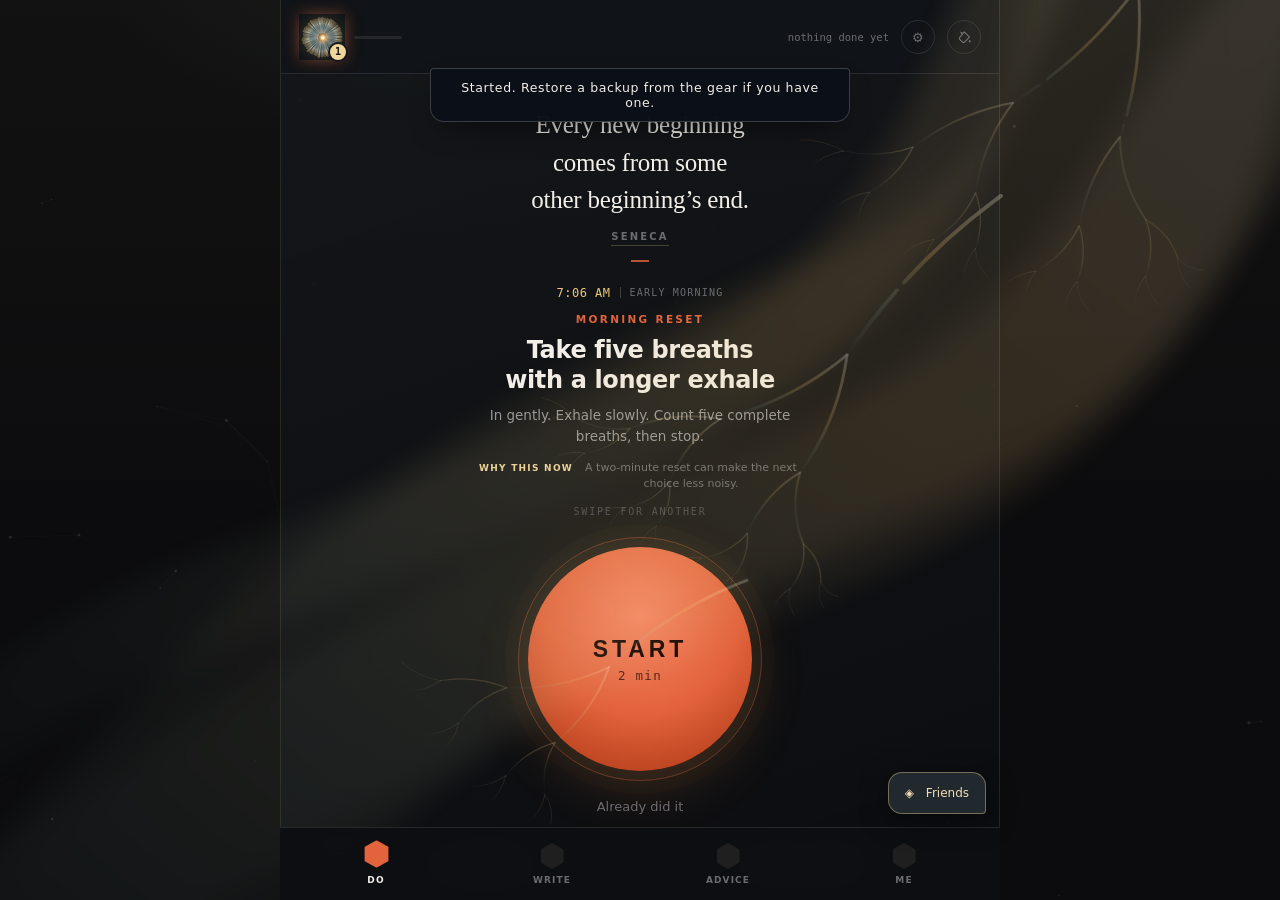
==== commit aedb9fba: "Customize: point at the thing, not at a number The bottom half was six hue sliders labelled Step, Ou" ====
--- a/index.html
+++ b/index.html
@@ -12,11 +12,11 @@
 <link rel="manifest" href="manifest.webmanifest">
 <link rel="icon" href="assets/icons/lumen-ball-192.png" sizes="192x192" type="image/png">
 <link rel="apple-touch-icon" href="assets/icons/lumen-ball-apple.png">
-<link rel="stylesheet" href="assets/css/core.css?v=202609141939">
-<link rel="stylesheet" href="assets/css/app.css?v=202609141939">
-<link rel="stylesheet" href="assets/css/companion.css?v=202609141939">
-<link rel="stylesheet" href="assets/css/scratch.css?v=202609141939">
-<link rel="stylesheet" href="assets/css/customize.css?v=202609141939">
+<link rel="stylesheet" href="assets/css/core.css?v=202609141951">
+<link rel="stylesheet" href="assets/css/app.css?v=202609141951">
+<link rel="stylesheet" href="assets/css/companion.css?v=202609141951">
+<link rel="stylesheet" href="assets/css/scratch.css?v=202609141951">
+<link rel="stylesheet" href="assets/css/customize.css?v=202609141951">
 </head>
 <body>
 
@@ -48,29 +48,29 @@
 <div id="sheet2" hidden><div class="box"></div></div>
 <div id="toast"></div>
 
-<script src="assets/js/store.js?v=202609141939"></script>
-<script src="assets/js/level.js?v=202609141939"></script>
-<script src="assets/js/library.js?v=202609141939"></script>
-<script src="assets/js/ui.js?v=202609141939"></script>
-<script src="assets/js/quotes.js?v=202609141939"></script>
-<script src="assets/js/actions.js?v=202609141939"></script>
-<script src="assets/js/classify.js?v=202609141939"></script>
-<script src="assets/js/aims.js?v=202609141939"></script>
-<script src="assets/js/insight.js?v=202609141939"></script>
-<script src="assets/js/sync.js?v=202609141939"></script>
-<script src="assets/js/notifications.js?v=202609141939"></script>
-<script src="assets/js/advice.js?v=202609141939"></script>
-<script src="assets/js/shell.js?v=202609141939"></script>
-<script src="assets/js/adaptive.js?v=202609141939"></script>
-<script src="assets/js/companion.js?v=202609141939"></script>
-<script src="assets/js/scratch.js?v=202609141939"></script>
-<script src="assets/js/customize.js?v=202609141939"></script>
+<script src="assets/js/store.js?v=202609141951"></script>
+<script src="assets/js/level.js?v=202609141951"></script>
+<script src="assets/js/library.js?v=202609141951"></script>
+<script src="assets/js/ui.js?v=202609141951"></script>
+<script src="assets/js/quotes.js?v=202609141951"></script>
+<script src="assets/js/actions.js?v=202609141951"></script>
+<script src="assets/js/classify.js?v=202609141951"></script>
+<script src="assets/js/aims.js?v=202609141951"></script>
+<script src="assets/js/insight.js?v=202609141951"></script>
+<script src="assets/js/sync.js?v=202609141951"></script>
+<script src="assets/js/notifications.js?v=202609141951"></script>
+<script src="assets/js/advice.js?v=202609141951"></script>
+<script src="assets/js/shell.js?v=202609141951"></script>
+<script src="assets/js/adaptive.js?v=202609141951"></script>
+<script src="assets/js/companion.js?v=202609141951"></script>
+<script src="assets/js/scratch.js?v=202609141951"></script>
+<script src="assets/js/customize.js?v=202609141951"></script>
 
 <!-- registration order is the order in the bar -->
-<script src="assets/js/surfaces/do.js?v=202609141939"></script>
-<script src="assets/js/surfaces/write.js?v=202609141939"></script>
-<script src="assets/js/surfaces/advice.js?v=202609141939"></script>
-<script src="assets/js/surfaces/me.js?v=202609141939"></script>
+<script src="assets/js/surfaces/do.js?v=202609141951"></script>
+<script src="assets/js/surfaces/write.js?v=202609141951"></script>
+<script src="assets/js/surfaces/advice.js?v=202609141951"></script>
+<script src="assets/js/surfaces/me.js?v=202609141951"></script>
 
 <script>
   LO.machine.boot();
--- a/assets/css/core.css
+++ b/assets/css/core.css
@@ -30,6 +30,12 @@
   /* the accent. Fixed, everywhere. */
   --accent:#e2603a;
   --accent-soft:rgba(226,96,58,.14);
+  /* the rest of the ramp, overwritten by LO.customize on every boot */
+  --accent-hi:#f4835c;
+  --accent-lo:#b8431f;
+  --accent-ink:#170603;
+  --accent-glow:rgba(226,96,58,.42);
+  --accent-cast:rgba(226,96,58,.10);
 
   /* reward — champagne brass, cooled well clear of the ember */
   --gold:#eac878;
@@ -100,7 +106,7 @@
 body::before{
   content:"";position:fixed;inset:0;z-index:0;pointer-events:none;
   background:
-    radial-gradient(100% 70% at 50% -12%, rgba(226,96,58,.10), transparent 62%),
+    radial-gradient(100% 70% at 50% -12%, var(--accent-cast), transparent 62%),
     radial-gradient(80% 60% at 50% 108%, rgba(31,59,44,.55), transparent 64%),
     linear-gradient(180deg,var(--void-1),var(--void-0) 66%);
 }
@@ -124,8 +130,8 @@
 .brand{display:flex;align-items:center;gap:11px;min-width:0;background:none;border:0;padding:0;cursor:pointer;font:inherit}
 .brand-mark{
   width:26px;height:30px;clip-path:var(--hex);flex:0 0 auto;
-  background:radial-gradient(circle at 50% 30%, #f4835c, var(--accent) 60%, #b8431f);
-  box-shadow:0 0 22px rgba(226,96,58,.4);
+  background:radial-gradient(circle at 50% 30%, var(--accent-hi), var(--accent) 60%, var(--accent-lo));
+  box-shadow:0 0 22px var(--accent-glow);
   animation:markspin 12s linear infinite;
 }
 @keyframes markspin{to{filter:hue-rotate(360deg)}}
@@ -492,7 +498,7 @@
   transition:opacity 700ms var(--swift),visibility 700ms;
 }
 #veil.gone{opacity:0;visibility:hidden}
-#veil .vcore{width:54px;height:62px;clip-path:var(--hex);background:radial-gradient(circle at 50% 32%, #f4835c, var(--accent) 60%, #b8431f);animation:vbeat 1.6s var(--swift) infinite}
+#veil .vcore{width:54px;height:62px;clip-path:var(--hex);background:radial-gradient(circle at 50% 32%, var(--accent-hi), var(--accent) 60%, var(--accent-lo));animation:vbeat 1.6s var(--swift) infinite}
 @keyframes vbeat{0%,100%{opacity:.35;transform:scale(.9)}50%{opacity:1;transform:scale(1.05)}}
 #veil p{position:absolute;bottom:26%;font-size:10px;letter-spacing:.4em;text-transform:uppercase;color:var(--ink-3)}
 
--- a/assets/css/app.css
+++ b/assets/css/app.css
@@ -28,7 +28,7 @@
 body::after{display:none}
 body::before{
   background:
-    radial-gradient(80% 50% at 50% -8%, rgba(226,96,58,.10), transparent 62%),
+    radial-gradient(80% 50% at 50% -8%, var(--accent-cast), transparent 62%),
     radial-gradient(70% 50% at 50% 106%, rgba(30,59,44,.5), transparent 64%),
     linear-gradient(180deg,var(--void-1),var(--void-0) 64%);
 }
@@ -63,8 +63,8 @@
 }
 #crest .hex{
   width:26px;height:29px;clip-path:var(--hex);flex:0 0 auto;display:grid;place-items:center;
-  background:linear-gradient(160deg,#f4835c,var(--accent) 55%,#b8431f);
-  box-shadow:0 0 16px rgba(226,96,58,.38);
+  background:linear-gradient(160deg,var(--accent-hi),var(--accent) 55%,var(--accent-lo));
+  box-shadow:0 0 16px var(--accent-glow);
   transition:transform 220ms cubic-bezier(.2,.8,.3,1),box-shadow 220ms ease;
 }
 #crest .hex b{
@@ -87,7 +87,7 @@
 @keyframes levelup{
   0%{transform:scale(1)}
   22%{transform:scale(1.45);box-shadow:0 0 26px 2px var(--gold)}
-  100%{transform:scale(1);box-shadow:0 0 16px rgba(226,96,58,.38)}
+  100%{transform:scale(1);box-shadow:0 0 16px var(--accent-glow)}
 }
 #status{
   flex:1;min-width:0;font-family:var(--mono);font-size:10.5px;color:var(--ink-3);
@@ -633,14 +633,14 @@
   display:flex;flex-direction:column;align-items:center;justify-content:center;gap:5px;
   width:min(224px,64vw);aspect-ratio:1;border-radius:50%;border:0;cursor:pointer;
   margin:30px auto 0;position:relative;color:#170603;
-  background:radial-gradient(circle at 50% 30%, #f4835c, var(--accent) 52%, #b8431f 100%);
-  box-shadow:0 20px 50px -18px rgba(226,96,58,.8), inset 0 2px 0 rgba(255,255,255,.28);
+  background:radial-gradient(circle at 50% 30%, var(--accent-hi), var(--accent) 52%, var(--accent-lo) 100%);
+  box-shadow:0 20px 50px -18px var(--accent-glow), inset 0 2px 0 rgba(255,255,255,.28);
   transition:transform 160ms cubic-bezier(.2,.8,.3,1),box-shadow 160ms ease;
   -webkit-tap-highlight-color:transparent;
 }
 .bigstart b{font-size:23px;font-weight:800;letter-spacing:.17em;text-transform:uppercase}
 .bigstart span{font-family:var(--mono);font-size:12.5px;letter-spacing:.1em;opacity:.7}
-.bigstart:active{transform:scale(.955);box-shadow:0 10px 26px -14px rgba(226,96,58,.7)}
+.bigstart:active{transform:scale(.955);box-shadow:0 10px 26px -14px var(--accent-glow)}
 /* a slow ring so the eye lands on it before anything else */
 .bigstart::after{
   content:"";position:absolute;inset:-10px;border-radius:50%;
@@ -752,7 +752,7 @@
 .capture-go{
   flex:0 0 auto;width:36px;height:36px;border-radius:50%;border:0;cursor:pointer;
   font:inherit;font-size:20px;line-height:1;color:#170603;
-  background:radial-gradient(circle at 50% 30%,#f4835c,var(--accent) 60%,#b8431f);
+  background:radial-gradient(circle at 50% 30%,var(--accent-hi),var(--accent) 60%,var(--accent-lo));
   transition:transform var(--t-fast) cubic-bezier(.2,.8,.3,1);
 }
 .capture-go:active{transform:scale(.88)}
@@ -818,8 +818,8 @@
 .profile{text-align:center;padding:6px 0 4px}
 .bigcrest{
   width:64px;height:73px;margin:0 auto 14px;display:grid;place-items:center;
-  background:linear-gradient(160deg,#f4835c,var(--accent) 55%,#b8431f);
-  box-shadow:0 14px 34px -16px rgba(226,96,58,.9);
+  background:linear-gradient(160deg,var(--accent-hi),var(--accent) 55%,var(--accent-lo));
+  box-shadow:0 14px 34px -16px var(--accent-glow);
 }
 .bigcrest b{
   font-family:var(--mono);font-size:27px;font-weight:800;color:#170603;
--- a/assets/css/scratch.css
+++ b/assets/css/scratch.css
@@ -108,7 +108,7 @@
 }
 .sc-node.on{
   border-color:var(--accent);
-  box-shadow:0 0 0 3px rgba(226,96,58,.16), 0 4px 14px -5px rgba(20,20,28,.32);
+  box-shadow:0 0 0 3px var(--accent-soft), 0 4px 14px -5px rgba(20,20,28,.32);
 }
 /* waiting on something else: still there, plainly not next */
 .sc-node.blocked{
@@ -147,7 +147,7 @@
 }
 .sc-bubble input:focus{
   outline:none;border-color:var(--accent);background:#fff;
-  box-shadow:0 0 0 3px rgba(226,96,58,.14);
+  box-shadow:0 0 0 3px var(--accent-soft);
 }
 .sc-bubble input::placeholder{color:rgba(23,23,27,.34)}
 .sc-acts{display:flex;gap:6px}
@@ -235,8 +235,8 @@
   position:absolute;right:16px;bottom:calc(env(safe-area-inset-bottom) + 18px);
   width:58px;height:58px;border-radius:50%;border:0;cursor:pointer;z-index:5;
   display:grid;place-items:center;color:#fbfaf7;
-  background:radial-gradient(circle at 50% 30%,#f4835c,var(--accent) 60%,#b8431f);
-  box-shadow:0 10px 26px -10px rgba(226,96,58,.8);
+  background:radial-gradient(circle at 50% 30%,var(--accent-hi),var(--accent) 60%,var(--accent-lo));
+  box-shadow:0 10px 26px -10px var(--accent-glow);
   transition:transform 160ms var(--spring);
   -webkit-tap-highlight-color:transparent;
 }
@@ -307,7 +307,7 @@
 }
 .sc-bubble textarea:focus{
   outline:none;border-color:var(--accent);background:#fff;
-  box-shadow:0 0 0 3px rgba(226,96,58,.14);
+  box-shadow:0 0 0 3px var(--accent-soft);
 }
 .sc-bubble.k-plan{border-color:#17171b}
 .sc-bubble.k-plan .sc-kind i{color:#17171b}
--- a/assets/css/customize.css
+++ b/assets/css/customize.css
@@ -46,6 +46,12 @@
 .lay-mini-focus::after{display:none}
 .lay-mini-cards::before{top:3px;height:7px;border-radius:2px}
 .lay-mini-cards::after{top:13px;height:7px;border-radius:2px}
+.lay-mini-ledger::before{top:3px;height:10px}
+.lay-mini-ledger::after{top:15px;height:5px}
+.lay-mini-tower::before{top:4px;height:5px;left:6px;right:6px}
+.lay-mini-tower::after{top:11px;height:9px;left:6px;right:6px}
+.lay-mini-anchor::before{top:3px;height:6px;left:6px;right:6px;border-radius:99px}
+.lay-mini-anchor::after{top:12px;height:8px}
 
 /* ---------- colour ---------- */
 .swatches{display:flex;flex-wrap:wrap;gap:8px}
@@ -81,8 +87,106 @@
   width:20px;height:20px;border-radius:50%;background:var(--ink-0);
   border:2px solid var(--void-0);cursor:pointer;
 }
-.fld.bub span{display:flex;align-items:center;gap:9px}
-.fld.bub span i{width:13px;height:13px;border-radius:4px;flex:0 0 auto}
+/* ============================================================
+   THE PICTURE — your screen at thumbnail size, in the layout you
+   just chose. Tap a part, then tap a colour. No sliders: a slider
+   asks you to hunt for a number, a swatch asks you to point.
+   ============================================================ */
+.prev{
+  display:flex;gap:14px;align-items:stretch;
+  padding:16px;border:1px solid var(--line);border-radius:var(--r-lg);
+  background:var(--void-1);
+}
+.prev-phone{
+  flex:0 0 96px;display:flex;flex-direction:column;gap:5px;
+  height:168px;padding:7px 6px;border-radius:10px;
+  border:1px solid var(--line-2);background:var(--void-0);
+}
+.prev-bar{display:flex;align-items:center;gap:5px;flex:0 0 auto}
+.prev-bar i{width:9px;height:10px;clip-path:var(--hex);flex:0 0 auto}
+.prev-bar u{flex:1;height:3px;border-radius:2px;background:var(--void-4)}
+.prev-b{border-radius:3px;background:var(--void-3)}
+.prev-quote{
+  flex:0 0 auto;height:15px;display:grid;place-items:center;
+  font-size:9px;color:var(--ink-3);letter-spacing:.2em;
+}
+.prev-card{flex:0 0 auto;padding:4px;display:flex;flex-direction:column;gap:3px}
+.prev-card s,.prev-row s{
+  display:block;height:3px;border-radius:2px;background:var(--void-4);text-decoration:none;
+}
+.prev-card s.w,.prev-row s.w{width:62%}
+.prev-go{
+  flex:0 0 auto;width:34px;height:34px;border-radius:50%;border:0;padding:0;margin:2px auto;
+  cursor:pointer;transition:transform var(--t-fast) var(--spring),box-shadow var(--t-fast);
+}
+.prev-list{flex:1 1 auto;display:flex;flex-direction:column;gap:4px;min-height:0}
+.prev-row{padding:4px;flex:0 0 auto}
+.prev-tabs{display:flex;gap:4px;justify-content:center;flex:0 0 auto;padding-top:3px}
+.prev-tabs i{width:9px;height:10px;clip-path:var(--hex);background:var(--void-4)}
+
+.prev-paper{
+  flex:1 1 auto;min-width:0;position:relative;
+  display:flex;flex-wrap:wrap;align-content:flex-start;gap:6px;
+  padding:20px 8px 8px;border-radius:8px;background:#fbfaf7;
+  background-image:radial-gradient(circle at 1px 1px, rgba(18,18,24,.16) 1px, transparent 0);
+  background-size:9px 9px;
+}
+.prev-paper-tag{
+  position:absolute;left:8px;top:6px;
+  font-size:8px;letter-spacing:.2em;text-transform:uppercase;
+  color:rgba(23,23,27,.4);font-weight:700;
+}
+.prev-node{
+  display:inline-flex;align-items:center;gap:5px;
+  padding:5px 9px;border-radius:999px;border:1.5px solid;background:#fff;
+  font:inherit;font-size:10.5px;font-weight:600;color:#17171b;cursor:pointer;
+  transition:transform var(--t-fast) var(--spring),box-shadow var(--t-fast);
+}
+.prev-node i{width:7px;height:7px;border-radius:50%;flex:0 0 auto}
+.prev-node:active,.prev-go:active{transform:scale(.92)}
+
+/* what you have pointed at */
+[data-part].sel{box-shadow:0 0 0 2px var(--void-0),0 0 0 4px var(--ink-0)}
+.prev-go[data-part].sel{box-shadow:0 0 0 2px var(--void-0),0 0 0 4px var(--ink-0)}
+
+.picked{
+  display:flex;align-items:baseline;gap:9px;flex-wrap:wrap;margin:14px 2px 10px;
+}
+.picked b{font-size:13.5px;color:var(--ink-0);font-weight:650}
+.picked span{font-size:11.5px;color:var(--ink-3);flex:1 1 auto;min-width:0}
+.picked-clear{
+  border:1px solid var(--line);background:none;color:var(--ink-3);cursor:pointer;font:inherit;
+  font-size:10.5px;padding:4px 11px;border-radius:999px;
+}
+.picked-clear:hover{color:var(--ink-0);border-color:var(--line-2)}
+
+.hues{display:flex;flex-wrap:wrap;gap:9px}
+.hue{
+  width:34px;height:34px;border-radius:50%;border:2px solid transparent;
+  background:var(--sw);cursor:pointer;padding:0;
+  transition:transform var(--t-fast) var(--spring),border-color var(--t-fast);
+}
+.hue:active{transform:scale(.9)}
+.hue.on{border-color:var(--ink-0);transform:scale(1.1)}
+
+/* the picture rearranges with the layout, because that is the point */
+.prev-compact .prev-phone{gap:3px}
+.prev-compact .prev-list{gap:2px}
+.prev-calm .prev-phone{gap:9px;padding:9px 7px}
+.prev-calm .prev-quote{height:19px}
+.prev-calm .prev-list .prev-row:last-child{display:none}
+.prev-focus .prev-quote{display:none}
+.prev-focus .prev-go{width:40px;height:40px}
+.prev-cards .prev-quote,.prev-cards .prev-card,.prev-cards .prev-row{
+  border:1px solid var(--line-2);background:var(--void-2);
+}
+/* the vertical ones really do move the blocks */
+.prev-ledger .prev-list{order:-1}
+.prev-ledger .prev-quote{order:-2}
+.prev-tower .prev-phone{flex-basis:74px;padding-inline:11px}
+.prev-tower .prev-phone .prev-quote{height:11px}
+.prev-anchor .prev-go{order:-1;margin-top:0}
+.prev-anchor .prev-quote{order:3}
 
 /* ============================================================
    THE FIVE LAYOUTS
@@ -128,6 +232,35 @@
 }
 body.lay-cards .quote{margin-bottom:18px}
 body.lay-cards .sos{gap:12px}
+
+/* ============================================================
+   THE VERTICAL LAYOUTS
+   Same blocks, different order down the page. `.col` becomes a
+   flex column so `order` is all any of them need — no surface
+   knows this is happening, which is why it is safe.
+   ============================================================ */
+body.lay-ledger .pane[data-pane="do"] .col,
+body.lay-anchor .pane[data-pane="do"] .col{display:flex;flex-direction:column}
+
+/* Ledger — today's list first, the action under it */
+body.lay-ledger .pane[data-pane="do"] .todo{order:-3}
+body.lay-ledger .pane[data-pane="do"] .today-summary{order:-2}
+body.lay-ledger .pane[data-pane="do"] .capture{order:-4;margin-top:6px}
+body.lay-ledger .pane[data-pane="do"] .quote{order:-5}
+
+/* Anchor — the button first, everything else beneath it */
+body.lay-anchor .pane[data-pane="do"] .bigstart{order:-4;margin-top:8px}
+body.lay-anchor .pane[data-pane="do"] .textlinks{order:-3}
+body.lay-anchor .pane[data-pane="do"] .action-clock{order:-5}
+body.lay-anchor .pane[data-pane="do"] .quote{order:6}
+
+/* Tower — a narrow centred column with a tight rhythm */
+body.lay-tower .col{max-width:340px;margin-inline:auto;padding-inline:14px}
+body.lay-tower .lbl{margin:24px 0 10px}
+body.lay-tower .deed{font-size:20px;max-width:16ch}
+body.lay-tower .bigstart{width:min(158px,46vw);margin-top:18px}
+body.lay-tower .quote blockquote{font-size:16px}
+body.lay-tower .sos{flex-direction:column;gap:8px}
 
 /* ---------- the six kinds take their colours from the panel ---------- */
 .sc-node.k-step .sc-g{color:var(--k-step,rgba(23,23,27,.7))}
@@ -149,3 +282,97 @@
 .sc-p-kind.k-resource i{color:var(--k-resource)}
 .sc-p-kind.k-habit i{color:var(--k-habit)}
 .sc-p-kind.k-note i{color:var(--k-note)}
+
+
+/* ============================================================
+   THE GROUNDS
+   Five backgrounds, three speeds. body::before is the wash,
+   body::after is the texture, #field is the canvas of motes —
+   each ground decides which of the three it wants.
+   ============================================================ */
+
+/* the segmented speed control */
+.seg-row{display:flex;gap:6px}
+.seg-b{
+  flex:1 1 0;padding:9px 6px;border-radius:var(--r-pill);cursor:pointer;font:inherit;
+  font-size:12px;font-weight:600;border:1px solid var(--line);background:none;color:var(--ink-3);
+  transition:all var(--t-fast) ease;
+}
+.seg-b.on{border-color:var(--accent);color:var(--ink-0);background:var(--accent-soft)}
+
+/* little previews on the ground chips */
+.bg-mini{
+  grid-row:1/3;align-self:center;width:20px;height:24px;border-radius:3px;
+  border:1px solid var(--line-2);flex:0 0 auto;overflow:hidden;
+  background:var(--void-0);position:relative;
+}
+.bg-mini-field{
+  background-image:radial-gradient(circle at 5px 6px,var(--ink-3) .8px,transparent 0),
+    radial-gradient(circle at 13px 12px,var(--ink-3) .8px,transparent 0),
+    radial-gradient(circle at 7px 18px,var(--ink-3) .8px,transparent 0);
+}
+.bg-mini-glow{background:radial-gradient(90% 60% at 50% -10%,var(--accent),transparent 70%),var(--void-0)}
+.bg-mini-aurora{background:linear-gradient(150deg,var(--accent) -10%,transparent 40%),
+  linear-gradient(20deg,var(--f-teal,#3aa) -20%,transparent 50%),var(--void-0)}
+.bg-mini-grid{
+  background-image:linear-gradient(var(--line-2) 1px,transparent 0),
+    linear-gradient(90deg,var(--line-2) 1px,transparent 0);
+  background-size:6px 6px;
+}
+.bg-mini-plain{background:var(--void-0)}
+
+/* ---- Field: the original. Canvas on, wash on, hex texture on. ---- */
+body.bg-field #field{opacity:.55}
+
+/* ---- Glow: one wash from above, nothing else moving ---- */
+body.bg-glow #field{display:none}
+body.bg-glow::after{opacity:.12}
+body.bg-glow::before{
+  background:
+    radial-gradient(120% 80% at 50% -18%, var(--accent-cast), transparent 66%),
+    radial-gradient(90% 60% at 50% 112%, var(--accent-cast), transparent 70%),
+    linear-gradient(180deg,var(--void-1),var(--void-0) 70%);
+}
+
+/* ---- Aurora: slow bands, the one background that actually moves ---- */
+body.bg-aurora #field{display:none}
+body.bg-aurora::after{opacity:.1}
+body.bg-aurora::before{
+  background:
+    radial-gradient(60% 45% at 18% 12%, var(--accent-glow), transparent 62%),
+    radial-gradient(55% 40% at 82% 28%, hsl(var(--aurora-h,190) 45% 42% / .34), transparent 64%),
+    radial-gradient(70% 50% at 50% 104%, hsl(var(--aurora-h,190) 40% 30% / .4), transparent 68%),
+    linear-gradient(180deg,var(--void-1),var(--void-0) 68%);
+  background-size:180% 180%,190% 190%,200% 200%,100% 100%;
+  animation:aurora 34s ease-in-out infinite alternate;
+}
+@keyframes aurora{
+  0%{background-position:0% 0%,100% 0%,50% 100%,0 0}
+  50%{background-position:40% 30%,60% 40%,30% 70%,0 0}
+  100%{background-position:100% 20%,0% 60%,70% 90%,0 0}
+}
+
+/* ---- Grid: still, engineered, no motes ---- */
+body.bg-grid #field{display:none}
+body.bg-grid::before{background:linear-gradient(180deg,var(--void-1),var(--void-0) 70%)}
+body.bg-grid::after{
+  opacity:.5;
+  background-image:
+    linear-gradient(var(--line) 1px,transparent 1px),
+    linear-gradient(90deg,var(--line) 1px,transparent 1px);
+  background-size:28px 28px;
+  -webkit-mask-image:radial-gradient(120% 100% at 50% 38%, #000 25%, transparent 82%);
+  mask-image:radial-gradient(120% 100% at 50% 38%, #000 25%, transparent 82%);
+}
+
+/* ---- Plain: nothing at all ---- */
+body.bg-plain #field{display:none}
+body.bg-plain::after{display:none}
+body.bg-plain::before{background:var(--void-0)}
+
+/* ---- the three speeds ---- */
+body.mo-slow *,body.mo-slow *::before,body.mo-slow *::after{animation-duration:2.6s!important}
+body.mo-slow::before{animation-duration:90s!important}
+body.mo-slow .lumen-trail{animation-duration:48s!important}
+body.mo-still *,body.mo-still *::before,body.mo-still *::after{animation:none!important}
+body.mo-still #field{display:none}
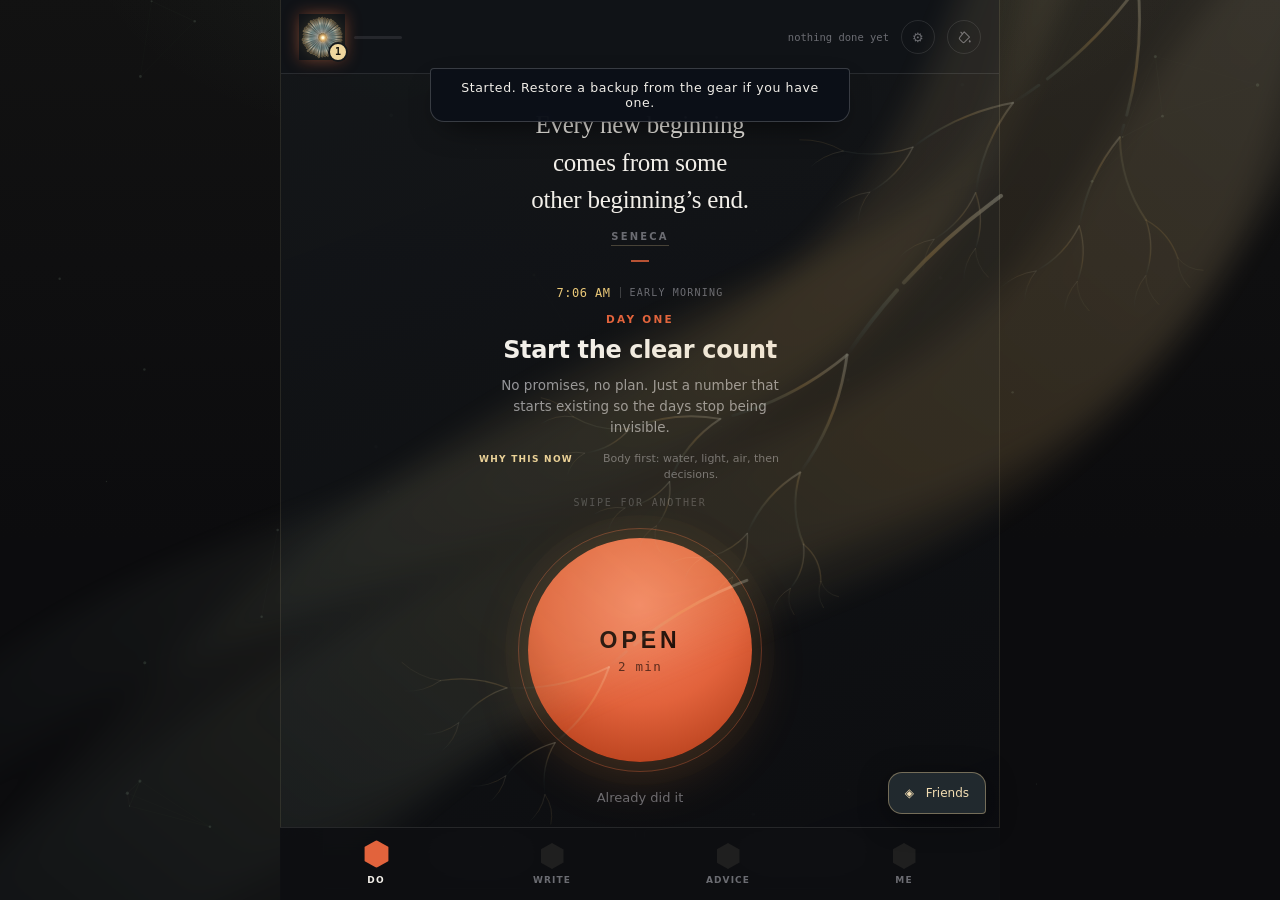
==== commit 9536d48c: "Advice: the arcade goes, the Mirror takes its place The two analogue sticks are gone. They broke the" ====
--- a/index.html
+++ b/index.html
@@ -12,11 +12,11 @@
 <link rel="manifest" href="manifest.webmanifest">
 <link rel="icon" href="assets/icons/lumen-ball-192.png" sizes="192x192" type="image/png">
 <link rel="apple-touch-icon" href="assets/icons/lumen-ball-apple.png">
-<link rel="stylesheet" href="assets/css/core.css?v=202609141951">
-<link rel="stylesheet" href="assets/css/app.css?v=202609141951">
-<link rel="stylesheet" href="assets/css/companion.css?v=202609141951">
-<link rel="stylesheet" href="assets/css/scratch.css?v=202609141951">
-<link rel="stylesheet" href="assets/css/customize.css?v=202609141951">
+<link rel="stylesheet" href="assets/css/core.css?v=202609142025">
+<link rel="stylesheet" href="assets/css/app.css?v=202609142025">
+<link rel="stylesheet" href="assets/css/companion.css?v=202609142025">
+<link rel="stylesheet" href="assets/css/scratch.css?v=202609142025">
+<link rel="stylesheet" href="assets/css/customize.css?v=202609142025">
 </head>
 <body>
 
@@ -48,29 +48,30 @@
 <div id="sheet2" hidden><div class="box"></div></div>
 <div id="toast"></div>
 
-<script src="assets/js/store.js?v=202609141951"></script>
-<script src="assets/js/level.js?v=202609141951"></script>
-<script src="assets/js/library.js?v=202609141951"></script>
-<script src="assets/js/ui.js?v=202609141951"></script>
-<script src="assets/js/quotes.js?v=202609141951"></script>
-<script src="assets/js/actions.js?v=202609141951"></script>
-<script src="assets/js/classify.js?v=202609141951"></script>
-<script src="assets/js/aims.js?v=202609141951"></script>
-<script src="assets/js/insight.js?v=202609141951"></script>
-<script src="assets/js/sync.js?v=202609141951"></script>
-<script src="assets/js/notifications.js?v=202609141951"></script>
-<script src="assets/js/advice.js?v=202609141951"></script>
-<script src="assets/js/shell.js?v=202609141951"></script>
-<script src="assets/js/adaptive.js?v=202609141951"></script>
-<script src="assets/js/companion.js?v=202609141951"></script>
-<script src="assets/js/scratch.js?v=202609141951"></script>
-<script src="assets/js/customize.js?v=202609141951"></script>
+<script src="assets/js/store.js?v=202609142025"></script>
+<script src="assets/js/level.js?v=202609142025"></script>
+<script src="assets/js/library.js?v=202609142025"></script>
+<script src="assets/js/ui.js?v=202609142025"></script>
+<script src="assets/js/quotes.js?v=202609142025"></script>
+<script src="assets/js/actions.js?v=202609142025"></script>
+<script src="assets/js/classify.js?v=202609142025"></script>
+<script src="assets/js/aims.js?v=202609142025"></script>
+<script src="assets/js/insight.js?v=202609142025"></script>
+<script src="assets/js/sync.js?v=202609142025"></script>
+<script src="assets/js/notifications.js?v=202609142025"></script>
+<script src="assets/js/mirror.js?v=202609142025"></script>
+<script src="assets/js/advice.js?v=202609142025"></script>
+<script src="assets/js/shell.js?v=202609142025"></script>
+<script src="assets/js/adaptive.js?v=202609142025"></script>
+<script src="assets/js/companion.js?v=202609142025"></script>
+<script src="assets/js/scratch.js?v=202609142025"></script>
+<script src="assets/js/customize.js?v=202609142025"></script>
 
 <!-- registration order is the order in the bar -->
-<script src="assets/js/surfaces/do.js?v=202609141951"></script>
-<script src="assets/js/surfaces/write.js?v=202609141951"></script>
-<script src="assets/js/surfaces/advice.js?v=202609141951"></script>
-<script src="assets/js/surfaces/me.js?v=202609141951"></script>
+<script src="assets/js/surfaces/do.js?v=202609142025"></script>
+<script src="assets/js/surfaces/write.js?v=202609142025"></script>
+<script src="assets/js/surfaces/advice.js?v=202609142025"></script>
+<script src="assets/js/surfaces/me.js?v=202609142025"></script>
 
 <script>
   LO.machine.boot();
--- a/assets/css/app.css
+++ b/assets/css/app.css
@@ -960,3 +960,43 @@
   border-left:2px solid var(--gold-ink);border-bottom:2px solid var(--gold-ink);
   transform:rotate(-45deg);
 }
+
+
+/* ============================================================
+   THE MIRROR — one question, and the number that earned it.
+
+   The claim is stated flat and grey: it is a measurement, not an
+   accusation. The question is the only thing given any weight,
+   because the question is the only thing asked of him.
+   ============================================================ */
+.mirror{text-align:left}
+.mirror-claim{
+  font-size:13px;line-height:1.6;color:var(--ink-2);
+  padding-left:13px;border-left:2px solid var(--line-2);
+  font-variant-numeric:tabular-nums;
+}
+.mirror-q{
+  margin:16px 0 14px;font-size:18px;line-height:1.4;
+  color:var(--ink-0);font-weight:600;max-width:34ch;
+}
+.mirror textarea{
+  width:100%;min-height:86px;font-size:15px;line-height:1.6;padding:12px;
+  border-radius:var(--r-md);border:1px solid var(--line);
+  background:var(--void-1);color:var(--ink-0);resize:vertical;
+}
+.mirror textarea:focus{outline:none;border-color:var(--accent);box-shadow:0 0 0 3px var(--accent-soft)}
+.mirror .acts{margin-top:12px}
+.mirror.quiet{border-style:dashed}
+.mirror-kept{margin-top:12px;color:var(--gold);text-align:center}
+
+/* what it kept last time, so the page shows it is listening */
+.mirror-past{display:flex;flex-direction:column;margin-top:18px}
+.mirror-past .mp{
+  padding:13px 2px;border-bottom:1px solid var(--line);text-align:left;
+}
+.mirror-past .mp:last-child{border-bottom:0}
+.mp-q{
+  display:block;font-size:11px;letter-spacing:.06em;color:var(--ink-3);
+  text-transform:none;margin-bottom:5px;
+}
+.mp-a{display:block;font-size:14px;line-height:1.55;color:var(--ink-1)}
--- a/assets/css/companion.css
+++ b/assets/css/companion.css
@@ -50,8 +50,8 @@
 .guidance-card label{display:block;font-size:13px;margin:12px 0;color:var(--ink-2)}
 .guidance-card input[type=checkbox]{width:auto;accent-color:var(--lumen);margin-right:8px}
 .guidance-card fieldset{border:1px solid #eed49a22;padding:8px 14px;margin:18px 0;font-size:12px;color:var(--ink-3)}
-.practice-card{border:1px solid #a3c7cb50;box-shadow:6px 6px 0 #9dc9d010;background:linear-gradient(135deg,#26373b70,#17191e);border-radius:6px 22px 22px 22px;position:relative}
-.practice-card>.eyebrow{margin-bottom:18px;color:var(--ice)}
+
+
 .sits{gap:10px}.sit{border-radius:14px;background:linear-gradient(135deg,#22292c,#16181b);min-height:54px;border:1px solid #b3c5c522;text-align:left}.sit i{color:var(--lumen)}
 #friends-handle{position:fixed;right:max(14px,calc((100vw - 720px)/2 + 14px));bottom:calc(86px + env(safe-area-inset-bottom));z-index:44;background:#21292e;color:#f3deb3;border:1px solid #f0d29a66;border-radius:14px 14px 4px 14px;padding:13px 16px;box-shadow:0 6px 30px #0006;font:12px var(--font);cursor:grab;touch-action:none}
 #friends-handle span{margin-right:8px}
@@ -65,8 +65,8 @@
 .friend-card{display:grid;grid-template-columns:36px 1fr;gap:12px;padding:20px 0;border-top:1px solid #eed49a25}.friend-card h3{margin:0;font-size:17px}.friend-card p{margin:5px 0;font-size:13px;overflow-wrap:anywhere}.friend-card>.acts,.friend-card>details{grid-column:1/-1}.friend-avatar{height:34px;width:34px;background:#9dc9d020;color:var(--ice);border:1px solid #9dc9d050;border-radius:10px;display:grid;place-items:center}.birthday{color:var(--lumen)}
 .entry{position:relative;padding-right:42px}.entry>.x{position:absolute;right:8px;top:8px;opacity:1!important;width:30px;height:30px;border:1px solid #eed49a25;border-radius:50%;background:#23272b;color:#ddd;font-size:18px;cursor:pointer}.entry .body{overflow-wrap:anywhere}
 .capture+.todo{margin-top:12px}.capture+.todo .td-t{color:var(--accent);font-weight:650}.capture+.todo .td-box{border-color:#e2603a99}.today-summary{font:10px var(--mono);letter-spacing:.12em;text-transform:uppercase;color:var(--ink-3);text-align:right;margin-top:10px}
-.stick-instruction{font-size:12px;color:var(--ink-2);line-height:1.5;margin:4px 0 15px}.stick-deck{display:grid;grid-template-columns:1fr 1fr;gap:14px;max-width:330px;margin:0 auto}.stick-wrap{text-align:center;min-width:0}.stick-title{font:10px var(--mono);letter-spacing:.14em;text-transform:uppercase;color:var(--lumen);margin-bottom:8px}.joystick{position:relative;width:min(132px,36vw);aspect-ratio:1;margin:auto;border-radius:50%;border:1px solid #eed49a40;background:radial-gradient(circle at 50% 50%,#ecbd6320 0 4%,transparent 5% 30%,#99d8e512 31% 32%,transparent 33% 61%,#eed49a18 62% 63%,#11161b 64%);box-shadow:inset 0 0 35px #0008,0 10px 30px #0005;touch-action:none;user-select:none;cursor:grab}.joystick:active{cursor:grabbing}.joystick::before,.joystick::after{content:"";position:absolute;background:#eed49a1c;pointer-events:none}.joystick::before{left:50%;top:12%;bottom:12%;width:1px}.joystick::after{top:50%;left:12%;right:12%;height:1px}.stick-knob{position:absolute;z-index:2;left:50%;top:50%;width:34px;height:34px;border-radius:50%;transform:translate(calc(-50% + var(--jx)),calc(-50% + var(--jy)));background:radial-gradient(circle at 36% 28%,#fff8d9,#e7b863 42%,#82522c 75%,#1b2025);border:1px solid #fff4c799;box-shadow:0 4px 14px #000b,0 0 18px #efbd6366;transition:transform 45ms linear;pointer-events:none}.stick-label{position:absolute;font:8px var(--mono);letter-spacing:.04em;text-transform:uppercase;color:var(--ink-3);pointer-events:none}.stick-label.top{top:5px;left:50%;transform:translateX(-50%)}.stick-label.bottom{bottom:5px;left:50%;transform:translateX(-50%)}.stick-label.left{left:5px;top:50%;transform:translateY(-50%)}.stick-label.right{right:5px;top:50%;transform:translateY(-50%)}.stick-answer{margin:16px 0 0;padding:14px;border:1px solid #9bd9e526;border-radius:14px;background:#9bd9e509}.stick-answer span{font:9px var(--mono);letter-spacing:.15em;text-transform:uppercase;color:var(--ice)}.stick-answer p{font-size:13px;line-height:1.55;color:var(--ink-1);margin:7px 0 0}.practice-card .go:disabled{opacity:.38;cursor:not-allowed}
-.quest-card p{font-size:15px;line-height:1.45;color:var(--ink-0);margin:7px 0}.quest-card ol{margin:10px 0;padding-left:20px;color:var(--ink-1);font-size:12px;line-height:1.55}.quest-card small{display:block;border-top:1px solid #9bd9e51b;padding-top:9px;color:var(--ink-3);line-height:1.5}.quest-complete{padding:18px;border:1px solid #eed49a3d;border-radius:14px;background:#eed49a0b}.quest-complete b{color:var(--lumen)}.quest-complete p{color:var(--ink-1);margin-bottom:0}
+
+
 :focus-visible{outline:2px solid var(--ice)!important;outline-offset:4px}
 .still .bigcrest,.still .lumen-trail,.still .core-spark,.still .trail-fractals{animation:none}
 @media(prefers-reduced-motion:reduce){*,*::before,*::after{animation:none!important;transition:none!important;scroll-behavior:auto!important}}
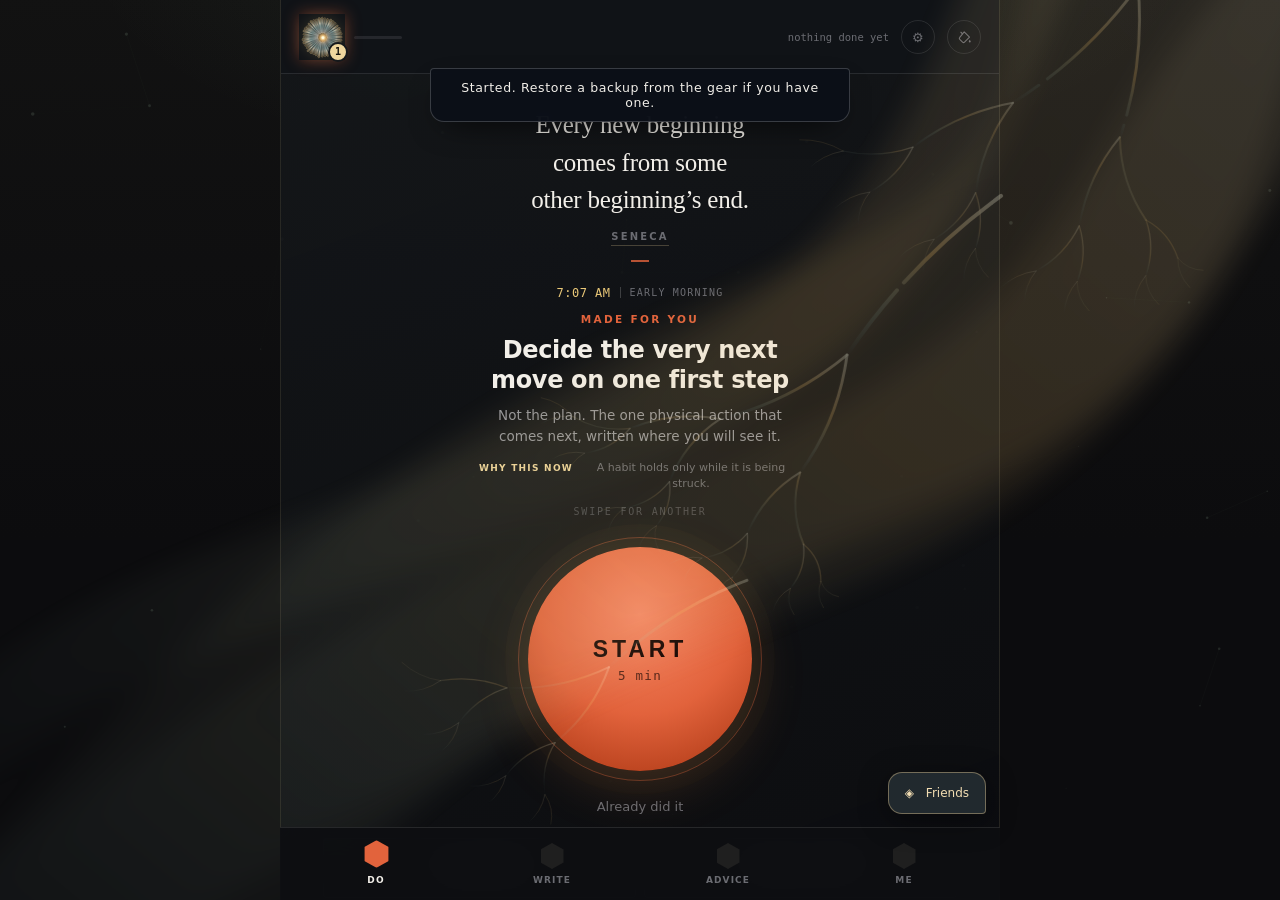
==== commit 91303899: "The Mirror gets a second kind of question Yesterday's rule was no measurement, no question. The ask " ====
--- a/index.html
+++ b/index.html
@@ -12,11 +12,11 @@
 <link rel="manifest" href="manifest.webmanifest">
 <link rel="icon" href="assets/icons/lumen-ball-192.png" sizes="192x192" type="image/png">
 <link rel="apple-touch-icon" href="assets/icons/lumen-ball-apple.png">
-<link rel="stylesheet" href="assets/css/core.css?v=202609142025">
-<link rel="stylesheet" href="assets/css/app.css?v=202609142025">
-<link rel="stylesheet" href="assets/css/companion.css?v=202609142025">
-<link rel="stylesheet" href="assets/css/scratch.css?v=202609142025">
-<link rel="stylesheet" href="assets/css/customize.css?v=202609142025">
+<link rel="stylesheet" href="assets/css/core.css?v=202609142031">
+<link rel="stylesheet" href="assets/css/app.css?v=202609142031">
+<link rel="stylesheet" href="assets/css/companion.css?v=202609142031">
+<link rel="stylesheet" href="assets/css/scratch.css?v=202609142031">
+<link rel="stylesheet" href="assets/css/customize.css?v=202609142031">
 </head>
 <body>
 
@@ -48,30 +48,31 @@
 <div id="sheet2" hidden><div class="box"></div></div>
 <div id="toast"></div>
 
-<script src="assets/js/store.js?v=202609142025"></script>
-<script src="assets/js/level.js?v=202609142025"></script>
-<script src="assets/js/library.js?v=202609142025"></script>
-<script src="assets/js/ui.js?v=202609142025"></script>
-<script src="assets/js/quotes.js?v=202609142025"></script>
-<script src="assets/js/actions.js?v=202609142025"></script>
-<script src="assets/js/classify.js?v=202609142025"></script>
-<script src="assets/js/aims.js?v=202609142025"></script>
-<script src="assets/js/insight.js?v=202609142025"></script>
-<script src="assets/js/sync.js?v=202609142025"></script>
-<script src="assets/js/notifications.js?v=202609142025"></script>
-<script src="assets/js/mirror.js?v=202609142025"></script>
-<script src="assets/js/advice.js?v=202609142025"></script>
-<script src="assets/js/shell.js?v=202609142025"></script>
-<script src="assets/js/adaptive.js?v=202609142025"></script>
-<script src="assets/js/companion.js?v=202609142025"></script>
-<script src="assets/js/scratch.js?v=202609142025"></script>
-<script src="assets/js/customize.js?v=202609142025"></script>
+<script src="assets/js/store.js?v=202609142031"></script>
+<script src="assets/js/level.js?v=202609142031"></script>
+<script src="assets/js/library.js?v=202609142031"></script>
+<script src="assets/js/ui.js?v=202609142031"></script>
+<script src="assets/js/quotes.js?v=202609142031"></script>
+<script src="assets/js/actions.js?v=202609142031"></script>
+<script src="assets/js/classify.js?v=202609142031"></script>
+<script src="assets/js/aims.js?v=202609142031"></script>
+<script src="assets/js/insight.js?v=202609142031"></script>
+<script src="assets/js/sync.js?v=202609142031"></script>
+<script src="assets/js/notifications.js?v=202609142031"></script>
+<script src="assets/js/reflections.js?v=202609142031"></script>
+<script src="assets/js/mirror.js?v=202609142031"></script>
+<script src="assets/js/advice.js?v=202609142031"></script>
+<script src="assets/js/shell.js?v=202609142031"></script>
+<script src="assets/js/adaptive.js?v=202609142031"></script>
+<script src="assets/js/companion.js?v=202609142031"></script>
+<script src="assets/js/scratch.js?v=202609142031"></script>
+<script src="assets/js/customize.js?v=202609142031"></script>
 
 <!-- registration order is the order in the bar -->
-<script src="assets/js/surfaces/do.js?v=202609142025"></script>
-<script src="assets/js/surfaces/write.js?v=202609142025"></script>
-<script src="assets/js/surfaces/advice.js?v=202609142025"></script>
-<script src="assets/js/surfaces/me.js?v=202609142025"></script>
+<script src="assets/js/surfaces/do.js?v=202609142031"></script>
+<script src="assets/js/surfaces/write.js?v=202609142031"></script>
+<script src="assets/js/surfaces/advice.js?v=202609142031"></script>
+<script src="assets/js/surfaces/me.js?v=202609142031"></script>
 
 <script>
   LO.machine.boot();
--- a/assets/css/app.css
+++ b/assets/css/app.css
@@ -1000,3 +1000,11 @@
   text-transform:none;margin-bottom:5px;
 }
 .mp-a{display:block;font-size:14px;line-height:1.55;color:var(--ink-1)}
+
+/* a reflection is an idea, not a measurement, and should not borrow the
+   authority of one: its frame is italic and unlined rather than a figure
+   sitting behind a rule */
+.mirror.idea .mirror-claim{
+  border-left-color:transparent;padding-left:0;
+  font-style:italic;color:var(--ink-3);max-width:46ch;
+}
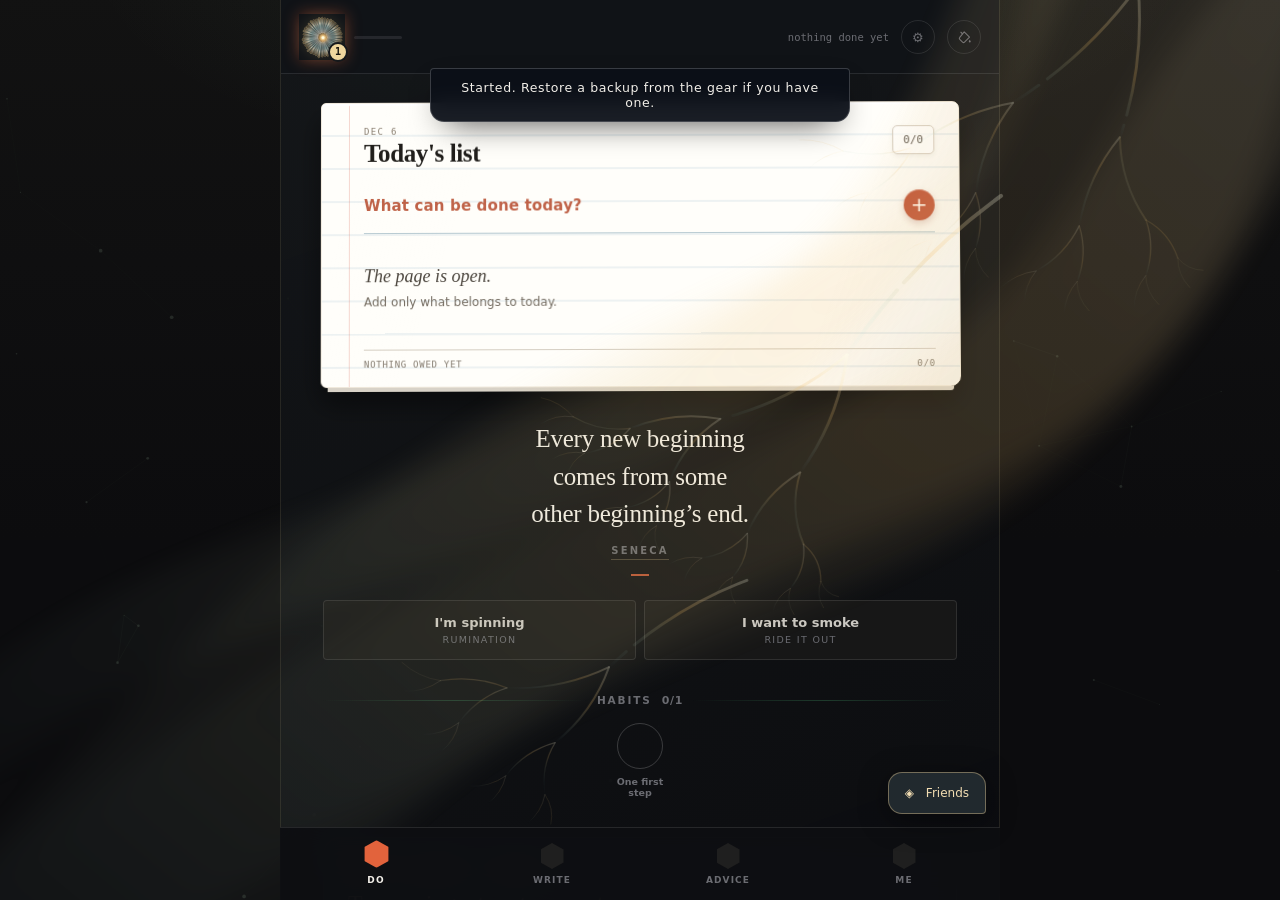
==== commit 2bbe5607: "Put today's task list at the front of Do" ====
--- a/index.html
+++ b/index.html
@@ -12,11 +12,11 @@
 <link rel="manifest" href="manifest.webmanifest">
 <link rel="icon" href="assets/icons/lumen-ball-192.png" sizes="192x192" type="image/png">
 <link rel="apple-touch-icon" href="assets/icons/lumen-ball-apple.png">
-<link rel="stylesheet" href="assets/css/core.css?v=202609142031">
-<link rel="stylesheet" href="assets/css/app.css?v=202609142031">
-<link rel="stylesheet" href="assets/css/companion.css?v=202609142031">
-<link rel="stylesheet" href="assets/css/scratch.css?v=202609142031">
-<link rel="stylesheet" href="assets/css/customize.css?v=202609142031">
+<link rel="stylesheet" href="assets/css/core.css?v=202609160035">
+<link rel="stylesheet" href="assets/css/app.css?v=202609160035">
+<link rel="stylesheet" href="assets/css/companion.css?v=202609160035">
+<link rel="stylesheet" href="assets/css/scratch.css?v=202609160035">
+<link rel="stylesheet" href="assets/css/customize.css?v=202609160035">
 </head>
 <body>
 
@@ -48,31 +48,31 @@
 <div id="sheet2" hidden><div class="box"></div></div>
 <div id="toast"></div>
 
-<script src="assets/js/store.js?v=202609142031"></script>
-<script src="assets/js/level.js?v=202609142031"></script>
-<script src="assets/js/library.js?v=202609142031"></script>
-<script src="assets/js/ui.js?v=202609142031"></script>
-<script src="assets/js/quotes.js?v=202609142031"></script>
-<script src="assets/js/actions.js?v=202609142031"></script>
-<script src="assets/js/classify.js?v=202609142031"></script>
-<script src="assets/js/aims.js?v=202609142031"></script>
-<script src="assets/js/insight.js?v=202609142031"></script>
-<script src="assets/js/sync.js?v=202609142031"></script>
-<script src="assets/js/notifications.js?v=202609142031"></script>
-<script src="assets/js/reflections.js?v=202609142031"></script>
-<script src="assets/js/mirror.js?v=202609142031"></script>
-<script src="assets/js/advice.js?v=202609142031"></script>
-<script src="assets/js/shell.js?v=202609142031"></script>
-<script src="assets/js/adaptive.js?v=202609142031"></script>
-<script src="assets/js/companion.js?v=202609142031"></script>
-<script src="assets/js/scratch.js?v=202609142031"></script>
-<script src="assets/js/customize.js?v=202609142031"></script>
+<script src="assets/js/store.js?v=202609160035"></script>
+<script src="assets/js/level.js?v=202609160035"></script>
+<script src="assets/js/library.js?v=202609160035"></script>
+<script src="assets/js/ui.js?v=202609160035"></script>
+<script src="assets/js/quotes.js?v=202609160035"></script>
+<script src="assets/js/actions.js?v=202609160035"></script>
+<script src="assets/js/classify.js?v=202609160035"></script>
+<script src="assets/js/aims.js?v=202609160035"></script>
+<script src="assets/js/insight.js?v=202609160035"></script>
+<script src="assets/js/sync.js?v=202609160035"></script>
+<script src="assets/js/notifications.js?v=202609160035"></script>
+<script src="assets/js/reflections.js?v=202609160035"></script>
+<script src="assets/js/mirror.js?v=202609160035"></script>
+<script src="assets/js/advice.js?v=202609160035"></script>
+<script src="assets/js/shell.js?v=202609160035"></script>
+<script src="assets/js/adaptive.js?v=202609160035"></script>
+<script src="assets/js/companion.js?v=202609160035"></script>
+<script src="assets/js/scratch.js?v=202609160035"></script>
+<script src="assets/js/customize.js?v=202609160035"></script>
 
 <!-- registration order is the order in the bar -->
-<script src="assets/js/surfaces/do.js?v=202609142031"></script>
-<script src="assets/js/surfaces/write.js?v=202609142031"></script>
-<script src="assets/js/surfaces/advice.js?v=202609142031"></script>
-<script src="assets/js/surfaces/me.js?v=202609142031"></script>
+<script src="assets/js/surfaces/do.js?v=202609160035"></script>
+<script src="assets/js/surfaces/write.js?v=202609160035"></script>
+<script src="assets/js/surfaces/advice.js?v=202609160035"></script>
+<script src="assets/js/surfaces/me.js?v=202609160035"></script>
 
 <script>
   LO.machine.boot();
--- a/assets/css/app.css
+++ b/assets/css/app.css
@@ -812,6 +812,78 @@
 }
 
 /* ============================================================
+   THE DAY'S PAPER
+   Do opens on the list itself. It is deliberately a different
+   material from the surrounding machine: warm white, ruled, and
+   lifted just enough to feel like an object lying on the desk.
+   ============================================================ */
+.day-paper{
+  position:relative;margin:4px -2px 34px;padding:23px 24px 17px 42px;
+  color:#24211d;text-align:left;border:1px solid #efe8db;border-radius:5px 7px 10px 6px;
+  background:
+    linear-gradient(90deg,transparent 0 27px,rgba(213,91,72,.24) 27px 28px,transparent 28px),
+    repeating-linear-gradient(180deg,#fffefa 0,#fffefa 31px,#dce6ea 32px,#fffefa 33px);
+  box-shadow:0 2px 1px #fff inset,0 11px 0 -7px #d8d2c7,0 17px 28px #0007;
+  transform:perspective(900px) rotateX(.7deg) rotateZ(-.18deg);
+  transform-origin:50% 0;
+}
+.day-paper::after{
+  content:"";position:absolute;inset:0;pointer-events:none;border-radius:inherit;
+  background:linear-gradient(110deg,#fff8 0 9%,transparent 24% 78%,#8d806817);
+  mix-blend-mode:multiply;
+}
+.day-paper>*{position:relative;z-index:1}
+.paper-head{display:flex;align-items:flex-start;justify-content:space-between;gap:18px;margin-bottom:15px}
+.paper-kicker{display:block;font:9px var(--mono);letter-spacing:.15em;text-transform:uppercase;color:#8a7f70;margin-bottom:3px}
+.paper-head h1{margin:0;font:600 25px/1.15 Georgia,serif;letter-spacing:-.015em;color:#201e1b}
+.paper-count{
+  flex:0 0 auto;min-width:42px;padding:7px 8px;border:1px solid #d6cdc0;border-radius:5px;
+  background:#fff9;color:#645d53;text-align:center;font:11px var(--mono);box-shadow:0 2px 4px #6f655115;
+}
+.day-paper .paper-capture{
+  max-width:none;margin:0 0 7px;padding:0 0 5px;border:0;border-bottom:1px solid #b9cbd2;
+  border-radius:0;background:transparent;box-shadow:none;
+}
+.day-paper .paper-capture:focus-within{border-color:#cf613e;box-shadow:none}
+.day-paper .paper-capture input{padding:10px 6px 9px 0;color:#27231f;font-size:15px}
+.day-paper .paper-capture input::placeholder{color:#b95235;opacity:.9;font-weight:650}
+.day-paper .capture-go{
+  width:31px;height:31px;color:#fff8ef;background:#bf5438;
+  box-shadow:0 3px 7px #7e2d2238,inset 0 1px #fff5;
+}
+.day-paper .todo{margin-top:3px}
+.day-paper .td{min-height:48px;padding:0;border-bottom:1px solid #cfdde2;gap:8px}
+.day-paper .td:last-child{border-bottom:1px solid #cfdde2}
+.day-paper .td-hit{color:#27231f;padding:11px 0}
+.day-paper .capture+.todo .td-t,.day-paper .td-t{color:#27231f;font-weight:560}
+.day-paper .td.done .td-t{color:#8a8276}
+.day-paper .td-p{
+  color:#776f64;border-color:#d0c7b8;background:#fff9;box-shadow:0 1px 2px #6f655112;
+}
+.day-paper .td.done .td-p{color:#a57a2d;border-color:transparent;background:transparent;box-shadow:none}
+.day-paper .td-x{color:#766d62}
+.day-paper .td-box{border-radius:4px;border-color:#9a9184;background:#fff9}
+.day-paper .td-box:hover{border-color:#b95235}
+.day-paper .td.done .td-box{border-radius:4px;background:#d9a84e;border-color:#d9a84e}
+.day-paper .td-sub{color:#8b8174}
+.day-paper .td-n{background:#e9e4da;color:#71695e}
+.day-paper .td-step-hit{color:#38332d}
+.day-paper .td-tick{border-radius:4px;border-color:#9a9184;background:#fff9}
+.paper-empty{min-height:96px;display:flex;flex-direction:column;justify-content:center;gap:5px;color:#756d62}
+.paper-empty b{font:italic 18px Georgia,serif;color:#4c463e;font-weight:400}
+.paper-empty span{font-size:12px}
+.paper-foot{
+  display:flex;justify-content:space-between;gap:16px;margin-top:12px;padding-top:9px;
+  border-top:1px solid #d5cec2;color:#837a6e;font:9px var(--mono);letter-spacing:.08em;text-transform:uppercase;
+}
+.day-paper+.quote{margin-top:0}
+@media(max-width:400px){
+  .day-paper{margin-left:-4px;margin-right:-4px;padding:20px 16px 15px 34px}
+  .paper-head h1{font-size:23px}
+  .day-paper .td-p{padding-inline:7px}
+}
+
+/* ============================================================
    THE PROFILE — the top of Me, and the only place the level is
    spelled out in full.
    ============================================================ */
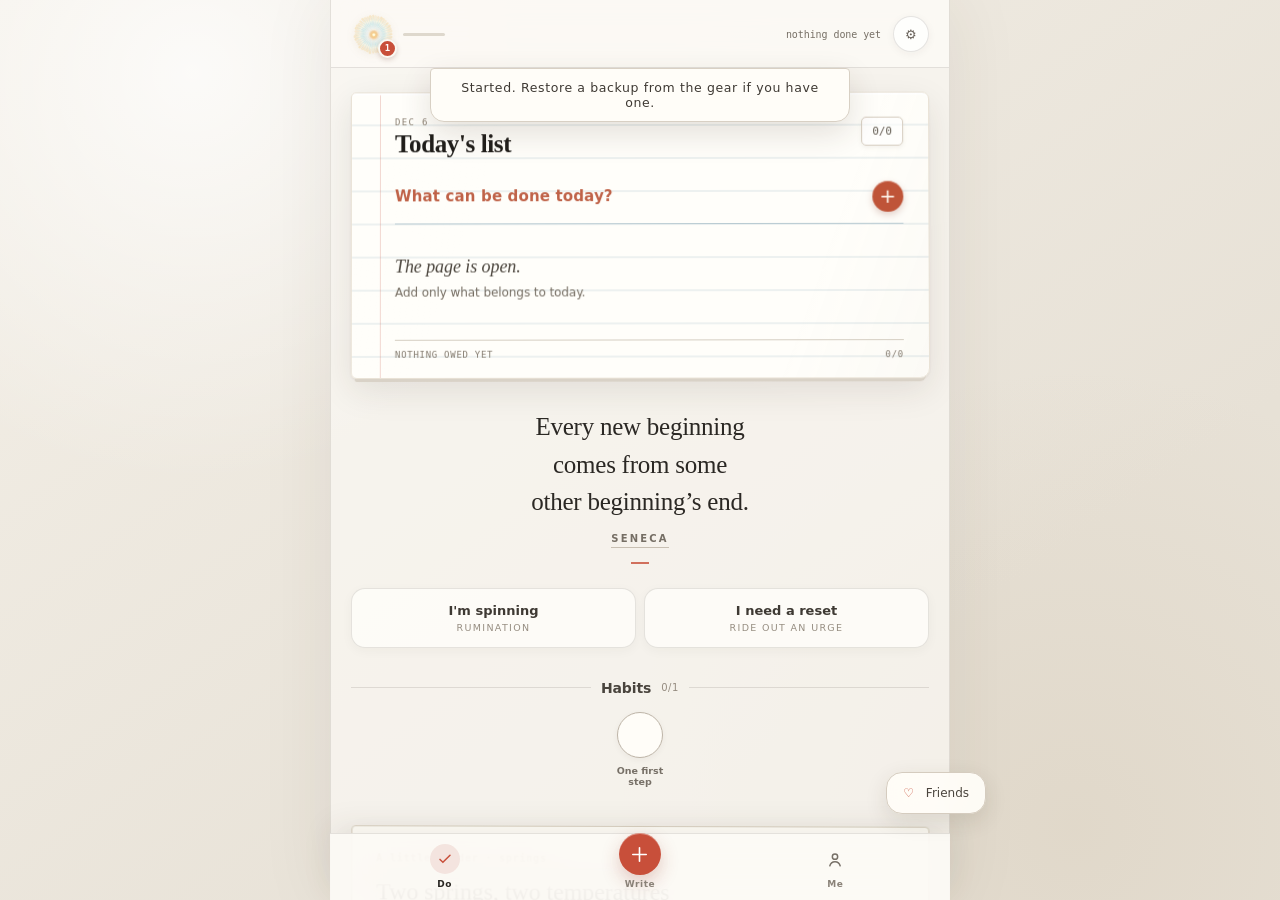
==== commit b27f3a51: "Simplify the app into three paper surfaces" ====
--- a/index.html
+++ b/index.html
@@ -4,25 +4,23 @@
 <meta charset="utf-8">
 <meta name="viewport" content="width=device-width, initial-scale=1, viewport-fit=cover">
 <title>Life Organizer</title>
-<meta name="description" content="Write it down, do one thing, and get advice when you are stuck.">
-<meta name="theme-color" content="#0c0c0e">
+<meta name="description" content="A calm daily record for doing, writing, and seeing your progress.">
+<meta name="theme-color" content="#f4f0e8">
 <meta name="mobile-web-app-capable" content="yes">
 <meta name="apple-mobile-web-app-capable" content="yes">
 <meta name="apple-mobile-web-app-title" content="Organizer">
 <link rel="manifest" href="manifest.webmanifest">
 <link rel="icon" href="assets/icons/lumen-ball-192.png" sizes="192x192" type="image/png">
 <link rel="apple-touch-icon" href="assets/icons/lumen-ball-apple.png">
-<link rel="stylesheet" href="assets/css/core.css?v=202609160035">
-<link rel="stylesheet" href="assets/css/app.css?v=202609160035">
-<link rel="stylesheet" href="assets/css/companion.css?v=202609160035">
-<link rel="stylesheet" href="assets/css/scratch.css?v=202609160035">
-<link rel="stylesheet" href="assets/css/customize.css?v=202609160035">
+<link rel="stylesheet" href="assets/css/core.css?v=202609160103">
+<link rel="stylesheet" href="assets/css/app.css?v=202609160103">
+<link rel="stylesheet" href="assets/css/companion.css?v=202609160103">
+<link rel="stylesheet" href="assets/css/scratch.css?v=202609160103">
+<link rel="stylesheet" href="assets/css/paper.css?v=202609160103">
 </head>
 <body>
 
 <div id="veil"><div class="vcore"></div><p>Life Organizer</p></div>
-<canvas id="field"></canvas>
-
 <div id="app">
   <header id="top">
     <button id="crest" aria-label="Your profile">
@@ -36,7 +34,6 @@
   <main id="panes">
     <section class="pane on" data-pane="do"><div class="col"></div></section>
     <section class="pane" data-pane="write"><div class="col"></div></section>
-    <section class="pane" data-pane="advice"><div class="col"></div></section>
     <section class="pane" data-pane="me"><div class="col"></div></section>
   </main>
 </div>
@@ -48,31 +45,25 @@
 <div id="sheet2" hidden><div class="box"></div></div>
 <div id="toast"></div>
 
-<script src="assets/js/store.js?v=202609160035"></script>
-<script src="assets/js/level.js?v=202609160035"></script>
-<script src="assets/js/library.js?v=202609160035"></script>
-<script src="assets/js/ui.js?v=202609160035"></script>
-<script src="assets/js/quotes.js?v=202609160035"></script>
-<script src="assets/js/actions.js?v=202609160035"></script>
-<script src="assets/js/classify.js?v=202609160035"></script>
-<script src="assets/js/aims.js?v=202609160035"></script>
-<script src="assets/js/insight.js?v=202609160035"></script>
-<script src="assets/js/sync.js?v=202609160035"></script>
-<script src="assets/js/notifications.js?v=202609160035"></script>
-<script src="assets/js/reflections.js?v=202609160035"></script>
-<script src="assets/js/mirror.js?v=202609160035"></script>
-<script src="assets/js/advice.js?v=202609160035"></script>
-<script src="assets/js/shell.js?v=202609160035"></script>
-<script src="assets/js/adaptive.js?v=202609160035"></script>
-<script src="assets/js/companion.js?v=202609160035"></script>
-<script src="assets/js/scratch.js?v=202609160035"></script>
-<script src="assets/js/customize.js?v=202609160035"></script>
+<script src="assets/js/store.js?v=202609160103"></script>
+<script src="assets/js/level.js?v=202609160103"></script>
+<script src="assets/js/library.js?v=202609160103"></script>
+<script src="assets/js/ui.js?v=202609160103"></script>
+<script src="assets/js/quotes.js?v=202609160103"></script>
+<script src="assets/js/classify.js?v=202609160103"></script>
+<script src="assets/js/aims.js?v=202609160103"></script>
+<script src="assets/js/insight.js?v=202609160103"></script>
+<script src="assets/js/sync.js?v=202609160103"></script>
+<script src="assets/js/notifications.js?v=202609160103"></script>
+<script src="assets/js/shell.js?v=202609160103"></script>
+<script src="assets/js/adaptive.js?v=202609160103"></script>
+<script src="assets/js/companion.js?v=202609160103"></script>
+<script src="assets/js/scratch.js?v=202609160103"></script>
 
 <!-- registration order is the order in the bar -->
-<script src="assets/js/surfaces/do.js?v=202609160035"></script>
-<script src="assets/js/surfaces/write.js?v=202609160035"></script>
-<script src="assets/js/surfaces/advice.js?v=202609160035"></script>
-<script src="assets/js/surfaces/me.js?v=202609160035"></script>
+<script src="assets/js/surfaces/do.js?v=202609160103"></script>
+<script src="assets/js/surfaces/write.js?v=202609160103"></script>
+<script src="assets/js/surfaces/me.js?v=202609160103"></script>
 
 <script>
   LO.machine.boot();
--- a/assets/css/paper.css
+++ b/assets/css/paper.css
@@ -0,0 +1,428 @@
+/* ============================================================
+   PAPER — the quiet, physical interface.
+
+   One warm room, white working sheets, red pen, black ink. This
+   file loads last on purpose: it removes the old graphite/sci-fi
+   presentation without duplicating any surface or changing data.
+   ============================================================ */
+
+:root{
+  --app-w:620px;
+  --void-0:#ece8df;
+  --void-1:#f6f2ea;
+  --void-2:#fffdf8;
+  --void-3:#f1ece3;
+  --void-4:#ded7ca;
+  --line:rgba(54,46,37,.12);
+  --line-2:rgba(54,46,37,.23);
+  --ink-0:#1f1d1a;
+  --ink-1:#46413a;
+  --ink-2:#716a60;
+  --ink-3:#958c80;
+  --accent:#c84f3a;
+  --accent-hi:#df7059;
+  --accent-lo:#9e3526;
+  --accent-ink:#fffaf4;
+  --accent-soft:rgba(200,79,58,.11);
+  --accent-glow:rgba(200,79,58,.2);
+  --accent-cast:rgba(200,79,58,.06);
+  --gold:#b98b35;
+  --gold-hi:#d8b360;
+  --gold-lo:#8f6722;
+  --gold-ink:#fffdf7;
+  --forest:#edf4ee;
+  --forest-2:#cedfd1;
+  --f-green:#3f8462;
+  --f-teal:#3d7d78;
+  --f-mustard:#a9772d;
+  --f-oxblood:#a84436;
+  --f-violet:#76659d;
+  --f-blue:#49799d;
+  --f-steel:#687685;
+  --ice:#6f8d91;
+  --lumen:#9c742e;
+  --ok:#3f8462;
+  --warn:#a9772d;
+  --bad:#b44938;
+  --font:-apple-system,BlinkMacSystemFont,"SF Pro Text","Segoe UI",system-ui,sans-serif;
+  --mono:"SFMono-Regular","Cascadia Mono",Consolas,monospace;
+  --r-lg:18px;
+  --r-md:14px;
+  --r-sm:10px;
+  --paper-shadow:0 1px 2px rgba(50,40,28,.08),0 12px 34px rgba(50,40,28,.10);
+  --paper-line:#dbe4e6;
+}
+
+html{background:#e9e4da}
+body{
+  color:var(--ink-1);background:#e9e4da;
+  letter-spacing:-.005em;
+}
+body::before{
+  display:block;background:
+    radial-gradient(circle at 15% 8%,rgba(255,255,255,.75),transparent 30%),
+    radial-gradient(circle at 84% 92%,rgba(181,157,120,.13),transparent 34%),
+    linear-gradient(145deg,#f4f0e8,#e7e1d6 72%);
+}
+body::after,#field,.lumen-trail{display:none!important}
+::selection{background:#eed2c9;color:#171512}
+
+#app{
+  max-width:var(--app-w);background:rgba(249,247,241,.78);
+  border-color:rgba(71,61,49,.12);box-shadow:0 0 70px rgba(65,52,37,.08);
+}
+#top{
+  min-height:68px;padding:calc(env(safe-area-inset-top) + 10px) 20px 9px;
+  background:rgba(252,250,245,.88);border-bottom-color:var(--line);
+  backdrop-filter:blur(22px) saturate(1.25);-webkit-backdrop-filter:blur(22px) saturate(1.25);
+}
+#status{color:#777066;font-size:10px}
+#gear,#paint{
+  width:36px;height:36px;border-radius:50%;border-color:var(--line);
+  background:rgba(255,255,255,.68);color:#686159;box-shadow:0 2px 8px rgba(58,47,34,.05);
+}
+#paint{display:none!important}
+#gear:hover{color:var(--accent);border-color:rgba(200,79,58,.3);background:#fff}
+#crest{gap:8px}
+#crest .hex{
+  width:44px;height:44px;clip-path:none;border-radius:50%;background:transparent;box-shadow:none;
+}
+#crest .hex .lumen{width:44px;height:44px;filter:drop-shadow(0 2px 4px rgba(112,77,30,.18))}
+#crest .hex b{
+  right:-2px;bottom:-2px;min-width:19px;min-height:19px;border:2px solid #faf8f2;
+  background:#c84f3a;color:#fff;border-radius:50%;font-size:9px;box-shadow:0 2px 5px #6f362738;
+}
+#crest .xpbar{width:42px;height:3px;background:#ded8cd}
+#crest .xpbar i{background:var(--accent)}
+
+/* Three quiet destinations. Write is the centre action, not a fourth tile. */
+#tabs{
+  width:min(100%,var(--app-w));grid-template-columns:repeat(3,1fr);gap:2px;
+  padding:7px 18px calc(env(safe-area-inset-bottom) + 8px);
+  border-top-color:var(--line);background:rgba(252,250,246,.9);
+  backdrop-filter:blur(24px) saturate(1.3);-webkit-backdrop-filter:blur(24px) saturate(1.3);
+  box-shadow:0 -8px 30px rgba(61,48,33,.08);
+}
+.tab{
+  gap:4px;padding:4px 2px 3px;border-radius:14px;color:#8a8278;
+  font-size:9px;letter-spacing:.06em;text-transform:none;font-weight:650;
+}
+.tab::before{display:none}
+.tab-icon{
+  width:30px;height:30px;display:grid;place-items:center;border-radius:50%;
+  color:#777067;background:transparent;transition:transform 190ms var(--spring),background 190ms,color 190ms,box-shadow 190ms;
+}
+.tab-icon svg{width:20px;height:20px;fill:none;stroke:currentColor;stroke-width:1.8;stroke-linecap:round;stroke-linejoin:round}
+.tab[data-go="write"] .tab-icon{
+  width:42px;height:42px;margin-top:-12px;color:#fff;background:var(--accent);
+  box-shadow:0 7px 18px rgba(153,57,39,.25),inset 0 1px rgba(255,255,255,.38);
+}
+.tab[data-go="write"] .tab-icon svg{width:23px;height:23px;stroke-width:1.7}
+.tab:hover,.tab.on{color:#292622}
+.tab:hover .tab-icon{background:#eee9df}
+.tab[data-go="write"]:hover .tab-icon,.tab[data-go="write"].on .tab-icon{background:#b9412f}
+.tab.on .tab-icon{color:var(--accent);background:#f4e4df;transform:translateY(-1px)}
+.tab[data-go="write"].on .tab-icon{color:#fff;transform:translateY(-2px) scale(1.04)}
+.tab:active .tab-icon{transform:scale(.9)}
+
+#panes{background:transparent}
+.pane{
+  scrollbar-color:#cfc7ba transparent;overscroll-behavior-y:contain;
+  -webkit-overflow-scrolling:touch;
+}
+.pane::-webkit-scrollbar-thumb{background:#cfc7ba}
+.col{padding:22px 20px 112px}
+.pane.on .col{animation:paper-in 220ms cubic-bezier(.2,.75,.25,1) both}
+@keyframes paper-in{from{opacity:0;transform:translateY(7px)}to{opacity:1;transform:none}}
+
+h1.hd,.pname{color:var(--ink-0);font-weight:700;letter-spacing:-.035em}
+h1.hd{font-size:28px}
+p.lede{color:var(--ink-2);font-size:14px}
+.note{color:var(--ink-2)}
+.lbl{
+  margin:32px 0 12px;color:#49443d;font-size:14px;letter-spacing:-.01em;
+  text-transform:none;font-weight:700;
+}
+.lbl::before,.lbl::after{background:var(--line);min-width:12px}
+.lbl .r{color:var(--ink-3);font-size:10px;font-weight:500}
+
+input,textarea,select{
+  color:var(--ink-0);background:rgba(255,255,255,.78);border-color:var(--line);
+  border-radius:12px;box-shadow:inset 0 1px 1px rgba(68,54,37,.025);
+}
+input:focus,textarea:focus,select:focus{
+  border-color:rgba(200,79,58,.62);box-shadow:0 0 0 4px rgba(200,79,58,.10);
+}
+input::placeholder,textarea::placeholder{color:#aaa196}
+input[type=range]::-webkit-slider-runnable-track{background:linear-gradient(90deg,var(--accent),#ddd5c9)}
+input[type=range]::-webkit-slider-thumb{clip-path:none;border-radius:50%;box-shadow:0 2px 8px rgba(67,44,30,.16)}
+
+.panel,.now,.adv,.proto,.reward,.ask,.askbox{
+  color:var(--ink-1);background:#fffefa;border:1px solid rgba(76,64,49,.11);
+  border-radius:16px;box-shadow:0 5px 18px rgba(57,44,28,.06);
+}
+.panel.lift,.now{background:#fffefa}
+.go,.flat,.fullbtn,.gold,.kpill,.sit{
+  border-radius:12px;transition:transform 150ms ease,background 150ms,border-color 150ms,color 150ms,box-shadow 150ms;
+}
+.go{
+  color:#fff;background:var(--accent);border-color:var(--accent);
+  box-shadow:0 4px 12px rgba(152,53,35,.16);letter-spacing:.03em;text-transform:none;
+}
+.go:hover{background:#b9412f;filter:none}
+.flat,.fullbtn{
+  color:#514b43;background:rgba(255,255,255,.66);border-color:var(--line-2);
+}
+.flat:hover,.fullbtn:hover{color:var(--ink-0);background:#fff;border-color:#bbb1a3}
+.fullbtn.hot{color:#fff;background:var(--accent);border-color:var(--accent)}
+.fullbtn.warn{color:var(--bad)}
+.acts{gap:8px}
+.meter{background:#e5ded2}
+.meter>i{background:var(--accent)}
+
+/* Do: one sheet first, then only calm supporting material. */
+.day-paper{
+  margin:2px 0 30px;padding:24px 25px 18px 43px;border-color:#e9e2d6;
+  background:
+    linear-gradient(90deg,transparent 0 28px,rgba(195,78,61,.22) 28px 29px,transparent 29px),
+    repeating-linear-gradient(180deg,#fffefa 0,#fffefa 31px,var(--paper-line) 32px,#fffefa 33px);
+  box-shadow:0 2px 1px #fff inset,0 7px 0 -4px #d9d2c7,var(--paper-shadow);
+  transform:perspective(1000px) rotateX(.45deg) rotateZ(-.08deg);
+}
+.day-paper::after{opacity:.35}
+.day-paper .td,.day-paper .td:last-child{border-color:#d5e0e2}
+.day-paper .td-t,.day-paper .capture+.todo .td-t{color:#26231f}
+.day-paper .td.done .td-t{color:#8e857a}
+.day-paper .paper-capture input{background:transparent;box-shadow:none}
+.quote blockquote{color:#2b2824;font-family:Georgia,"Times New Roman",serif;font-weight:400}
+.quote a{color:#756e64;border-bottom-color:#c8bfb2}
+.quote::after{background:var(--accent);box-shadow:none}
+.sos{margin-top:18px}
+.sos button{
+  color:var(--ink-1);border-color:var(--line);background:rgba(255,254,250,.78);
+  border-radius:14px;box-shadow:0 3px 12px rgba(59,46,29,.04);
+}
+.sos button b{color:#3e3933}
+.sos button:hover{background:#fff}
+.hchip i{background:#fffdf8;border-color:#bdb4a7;box-shadow:0 2px 6px rgba(60,47,30,.05)}
+.hchip b{color:#777067}
+.hchip.on i{background:var(--f-green);border-color:var(--f-green)}
+.hchip.on b{color:#3d3933}
+.discovery{
+  margin-top:30px;color:var(--ink-1);border:1px solid #d9d0c1;border-radius:4px;
+  background:#fffdf7;box-shadow:0 7px 0 -4px #d8d0c4,0 15px 30px rgba(65,49,29,.08);
+  transform:rotate(.15deg);
+}
+.discovery h3{color:#27231f}
+.discovery p{color:#5e574f}
+.discovery a,.discovery summary{color:#8c4a3a}
+.eyebrow,.player-ribbon{color:#8d4637;letter-spacing:.08em;text-transform:none;font-weight:650}
+
+/* Write: the entire surface is one modern pad. */
+.pane[data-pane="write"] .col{padding-top:16px}
+.write-pad{
+  position:relative;min-height:calc(100dvh - 116px);padding:28px 26px 34px 46px;
+  text-align:left;color:#292621;border:1px solid #e6ded1;border-radius:7px;
+  background:
+    linear-gradient(90deg,transparent 0 30px,rgba(198,78,60,.20) 30px 31px,transparent 31px),
+    repeating-linear-gradient(180deg,#fffefa 0,#fffefa 34px,#e3eaeb 35px,#fffefa 36px);
+  box-shadow:0 2px 1px #fff inset,0 8px 0 -5px #d7d0c5,var(--paper-shadow);
+}
+.write-pad::before{
+  content:"";position:absolute;inset:0;pointer-events:none;border-radius:inherit;
+  background:linear-gradient(120deg,rgba(255,255,255,.55),transparent 24% 78%,rgba(110,91,65,.035));
+}
+.write-pad>*{position:relative;z-index:1}
+.write-head{text-align:left;margin-bottom:22px}
+.write-head h1.hd{max-width:none;margin:4px 0 5px;font:700 31px/1.15 Georgia,"Times New Roman",serif}
+.write-head .lede{max-width:46ch;margin:0;color:#756d63}
+.write-compose{padding-bottom:26px;border-bottom:1px solid #d6cec1}
+#writebox{
+  min-height:170px;padding:16px 17px;font-size:17px;line-height:1.72;color:#292622;
+  border:1px solid #d8d0c4;border-radius:14px;background:rgba(255,255,255,.72);
+  box-shadow:inset 0 1px 2px rgba(76,57,34,.03);resize:vertical;
+}
+#writebox:focus{border-color:#bd6a59;box-shadow:0 0 0 4px rgba(200,79,58,.09);background:#fff}
+.writefoot{justify-content:flex-start;margin-top:13px}
+.writefoot .hint{margin-left:auto;color:#a0978b;font-size:10px}
+.kinds{justify-content:flex-start;margin:13px 0 8px}
+.kpill{
+  padding:7px 11px;color:#756d63;background:rgba(255,255,255,.5);border-color:#d9d1c5;font-size:11px;
+}
+.kpill:hover{color:#302c27;background:#fff}
+.kpill.on{color:#fff;background:var(--accent);border-color:var(--accent);font-weight:650}
+.write-pad .note{margin-left:0;margin-right:0;color:#82796e}
+.field-start{
+  margin-bottom:14px;border:1px dashed #c8bdae;border-radius:12px;background:rgba(255,255,255,.55);color:#39342e;
+}
+.field-start span{background:#f1e3dd;color:var(--accent)}
+.field-start small{color:#8b8277}
+.story-seed{border-color:#d5c9ba;background:#f9f4e9;border-radius:12px;box-shadow:none}
+.story-seed h2{color:#29251f}
+.story-seed p{color:#5d574f}
+.story-seed strong{color:#8c4334}
+.record-section{padding-top:2px}
+.record-title{margin-top:24px;justify-content:flex-start}
+.record-title::before{display:none}
+.record-title::after{background:#d6cec1}
+.chips2{
+  justify-content:flex-start;gap:7px;margin-bottom:22px;padding-bottom:4px;
+  flex-wrap:nowrap;overflow-x:auto;scrollbar-width:none;
+}
+.chips2::-webkit-scrollbar{display:none}
+.chips2 .kpill{flex:0 0 auto}
+.record-search{
+  width:100%;margin:-8px 0 22px;padding:11px 13px;background:rgba(255,255,255,.72);
+  border:1px solid #d6cec1;border-radius:10px;color:var(--ink);box-shadow:inset 0 1px 1px rgba(57,45,31,.03);
+}
+.record-search:focus{
+  outline:none;border-color:#b85b48;box-shadow:0 0 0 3px rgba(184,91,72,.1);
+}
+.dayblock{margin:0 0 24px}
+.dayhead{
+  justify-content:flex-start;margin:18px 0 9px;color:#766e63;font-size:11px;letter-spacing:.02em;text-transform:none;
+}
+.dayhead::before{display:none}
+.dayhead::after{background:#d7d0c5}
+.entry{
+  margin:0 0 9px;padding:14px 42px 14px 16px;border:1px solid #ddd5c9;border-left:3px solid #c9c0b3;
+  border-radius:10px;background:rgba(255,255,255,.76);box-shadow:0 3px 10px rgba(61,47,30,.04);
+}
+.entry:hover{border-left-color:var(--accent);background:#fff}
+.entry .body{color:#3e3933;line-height:1.68}
+.entry .meta{color:#8f867a}
+.entry .meta .k{color:#8d493a}
+.entry>.x{
+  color:#8d857a;background:transparent;border-color:transparent;box-shadow:none;
+}
+.entry.field-story{border-left-color:#a77a31;background:#fffaf0}
+.story-mark{color:#926d2d}
+.story-shared{color:#8a6628;border-color:#cdb98e;background:#fff9eb}
+.category-dock{background:#fffdf8;border-color:#d7a597;box-shadow:0 15px 40px rgba(68,46,27,.18)}
+.category-dock span{color:var(--accent)}
+.category-dock button{background:#fff;color:#49433c;border-color:#e0c8c1}
+
+/* Me: a disciplined record arranged like clean cards pinned to one board. */
+.pane[data-pane="me"] .col{padding-top:16px}
+.me-paper{
+  padding:8px 4px 34px;text-align:left;color:var(--ink-1);
+}
+.profile{
+  padding:26px 24px 24px;border:1px solid #ded5c8;border-radius:18px;
+  background:#fffdf8;box-shadow:var(--paper-shadow);transform:none;overflow:hidden;
+}
+.profile::before{
+  content:"";position:absolute;width:56px;height:14px;left:50%;top:-3px;transform:translateX(-50%) rotate(-1deg);
+  background:rgba(216,201,171,.65);box-shadow:0 1px 2px rgba(74,57,34,.08);
+}
+.player-ribbon{color:#8b4638}
+.player-stats{gap:8px}
+.player-stats b{color:#2b2722}
+.player-stats span{color:#887f73}
+.bigcrest{background:radial-gradient(circle,rgba(219,183,105,.14),transparent 64%);filter:none}
+.bigcrest b{background:var(--accent);color:#fff;border-color:#fffdf8;box-shadow:0 3px 8px rgba(102,52,32,.18)}
+.pname{color:#24211e}
+.plvl{color:#7f776d}
+.portrait{
+  max-width:none;margin:16px 0 0;padding:18px 20px;border:1px solid #e1d8cb;border-left:3px solid var(--accent);
+  border-radius:10px;background:#fffefa;box-shadow:0 4px 14px rgba(62,47,30,.04);
+}
+.portrait p,.portrait p:first-child{color:#49433c}
+.guidance-card{
+  margin-top:14px;padding:20px;border:1px solid #ded5c8;border-radius:14px;
+  background:#fffdf8;box-shadow:0 4px 14px rgba(62,47,30,.04);
+}
+.guidance-card p{color:#5f5850}
+.guidance-card fieldset{border-color:#ddd4c8;border-radius:10px;color:#766e64}
+.stats{
+  display:grid;grid-template-columns:repeat(4,1fr);gap:8px;margin:0;
+}
+.stat2{
+  min-width:0;padding:14px 6px;border:1px solid #ded6ca;border-radius:12px;background:#fffdf9;
+  box-shadow:0 3px 10px rgba(61,47,30,.035);
+}
+.stat2 b{color:#28241f;font-size:24px}
+.stat2 span{color:#8d8479;letter-spacing:.02em;text-transform:none;font-size:9px;text-align:center}
+.stat2:first-child b{color:var(--accent)}
+.stat2:nth-child(2) b{color:var(--f-green)}
+.me-paper .panel,.me-paper .ask,.me-paper .mission,.me-paper .proven,.me-paper .rows{
+  background:#fffdf9;border-color:#ded6ca;
+}
+.me-paper .rows{border:1px solid #ded6ca;border-radius:12px;padding:0 15px;box-shadow:0 3px 12px rgba(61,47,30,.035)}
+.row-l{border-color:#e7e0d6}
+.row-l .t{color:#3e3933}
+.row-l .r,.row-l .t em{color:#8d857a}
+.ns{
+  padding:18px;border:1px solid #ded6ca;border-left:3px solid var(--accent);border-radius:10px;
+  background:#fffdf9;color:#36312c;box-shadow:0 3px 12px rgba(61,47,30,.035);
+}
+.proven{padding:0 15px;border:1px solid #ded6ca;border-radius:12px;box-shadow:0 3px 12px rgba(61,47,30,.035)}
+.proven .p{border-color:#e7e0d6}
+.proven .p b{color:#332f2a}
+.proven .p span{color:#8b8278}
+.ask{padding:21px}
+.ask h3{color:#2d2924}
+.mission{
+  padding:22px;border:1px solid #d8d0c4;border-left:3px solid var(--f-green);
+  border-radius:12px;background:#fbfdf9;box-shadow:0 4px 14px rgba(61,47,30,.04);
+}
+.mission p,.mission p:first-child{color:#49443d}
+.mission .m-end{color:#397457;border-color:#d8e5da}
+.aim{border-color:#e3dcd1}
+.aim-t{color:#3d3832}
+.aim-pct{color:#756d63}
+.aim-m{color:#8f867a}
+
+/* Sheets, notifications, friends, and widgets belong to the same room. */
+#sheet2{background:rgba(76,66,54,.22);backdrop-filter:blur(8px)}
+#sheet2 .box{
+  color:var(--ink-1);background:#fbf9f4;border-color:#d8d0c4;
+  border-radius:22px 22px 0 0;box-shadow:0 -18px 55px rgba(60,45,28,.14);
+}
+#sheet2 h2{color:#28241f}
+.quiet-steps{display:grid;gap:12px;margin:18px 0 22px;padding:0;list-style:none;counter-reset:quiet}
+.quiet-steps li{counter-increment:quiet;display:grid;grid-template-columns:28px 1fr;gap:2px 10px;text-align:left}
+.quiet-steps li::before{content:counter(quiet);grid-row:1/3;width:25px;height:25px;display:grid;place-items:center;border-radius:50%;background:#f0ded8;color:var(--accent);font:12px var(--mono)}
+.quiet-steps b{color:#342f2a;font-size:13px}.quiet-steps span{color:#7c746a;font-size:12px;line-height:1.5}
+.notify-settings label,.quiet-row{background:#fff;border-color:#ded6ca;color:#49433d}
+.widget{color:#3d3832;background:#fffdf8;border-color:#ded5c7;box-shadow:0 7px 18px rgba(59,44,27,.07)}
+.widget b{color:#34302b}.widget>span{color:#8a8176}.widget-level{color:#8b682b;border-color:#d9c9a7;background:#fffaf0}
+.toast{color:#3e3933;background:#fffdf8;border-color:#d8d0c4;box-shadow:0 12px 32px rgba(61,46,28,.14)}
+#friends-handle{
+  color:#4a443d;background:rgba(255,253,248,.94);border-color:#d5ccbf;border-radius:16px;
+  box-shadow:0 7px 22px rgba(61,46,28,.12);backdrop-filter:blur(16px);
+}
+#friends-handle span{color:var(--accent)}
+#friends-drawer{
+  color:#3f3933;background:#fbf9f4;border-color:#d7cec0;border-radius:22px 8px 8px 22px;
+  box-shadow:-20px 0 70px rgba(55,42,27,.20);
+}
+#friends-drawer::backdrop{background:rgba(65,55,43,.22);backdrop-filter:blur(6px)}
+.drawer-heading h2{color:#29251f}
+.friend-add-orb{
+  width:104px;min-height:104px;color:#fff;background:var(--accent);border-color:#b83f2e;
+  box-shadow:0 10px 24px rgba(145,52,35,.18),inset 0 1px rgba(255,255,255,.35);
+}
+.friend-card{border-color:#e0d8cc}.friend-card h3{color:#302b26}.friend-card p{color:#71695f}
+.friend-avatar{color:#8b4738;background:#f3e6e1;border-color:#dfc3ba;border-radius:50%}
+.birthday{color:#8b682d}
+
+#veil{background:#f4f0e8;color:#514a42}
+#veil .vcore{background:var(--accent);box-shadow:0 0 0 9px rgba(200,79,58,.08)}
+#veil p{color:#746c62;letter-spacing:.08em}
+:focus-visible{outline:2px solid rgba(200,79,58,.72)!important;outline-offset:3px}
+
+@media(max-width:520px){
+  .col{padding:18px 14px 108px}
+  .day-paper{padding:21px 17px 16px 35px}
+  .write-pad{padding:24px 17px 30px 36px}
+  .write-head h1.hd{font-size:28px}
+  .stats{grid-template-columns:repeat(2,1fr)}
+  .profile{padding-inline:18px}
+  .player-stats{gap:4px}
+  #friends-handle{bottom:calc(82px + env(safe-area-inset-bottom))}
+}
+
+@media(prefers-reduced-motion:reduce){
+  .pane.on .col{animation:none}
+}
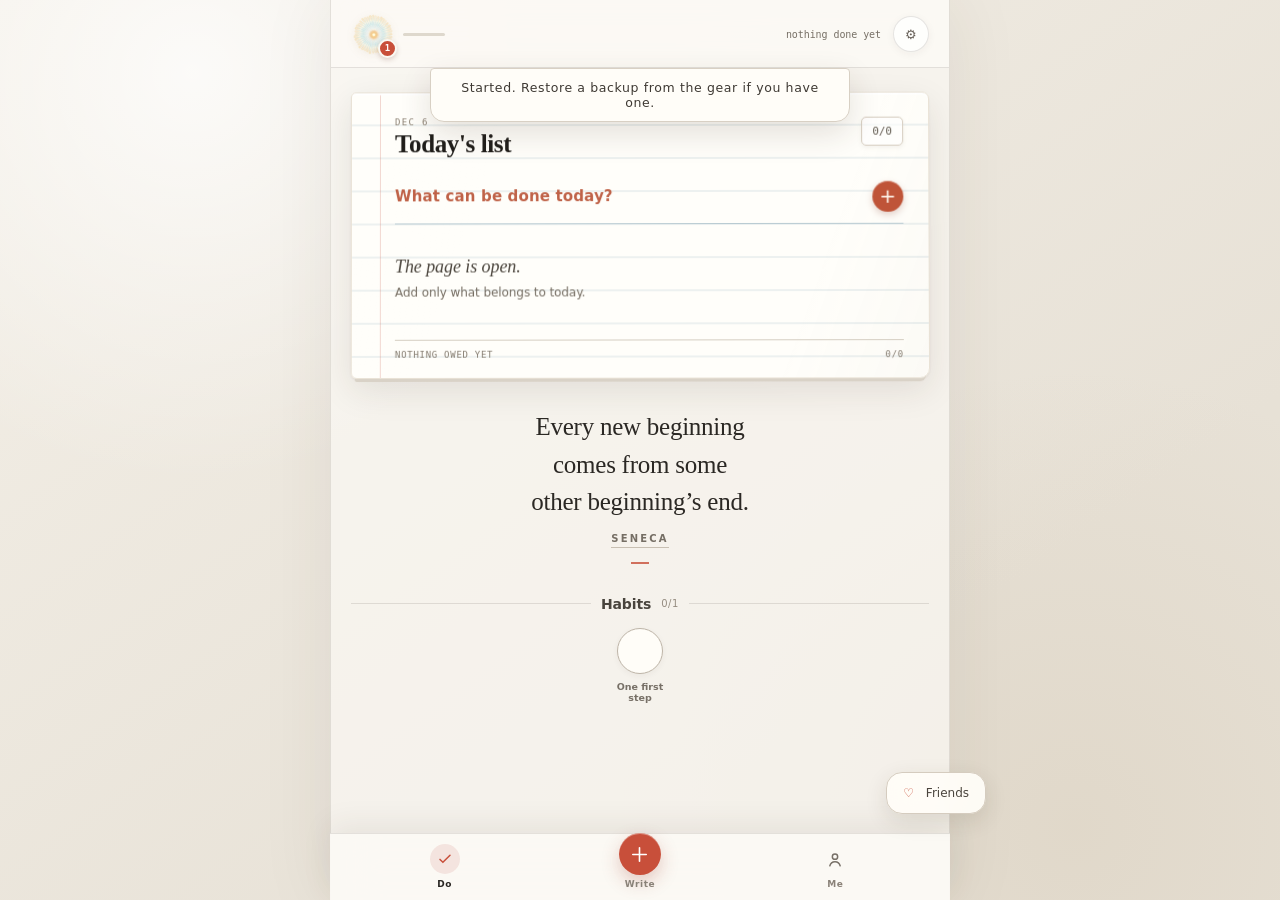
==== commit f1c75f2a: "Turn Me into the attention inbox" ====
--- a/index.html
+++ b/index.html
@@ -12,11 +12,11 @@
 <link rel="manifest" href="manifest.webmanifest">
 <link rel="icon" href="assets/icons/lumen-ball-192.png" sizes="192x192" type="image/png">
 <link rel="apple-touch-icon" href="assets/icons/lumen-ball-apple.png">
-<link rel="stylesheet" href="assets/css/core.css?v=202609160103">
-<link rel="stylesheet" href="assets/css/app.css?v=202609160103">
-<link rel="stylesheet" href="assets/css/companion.css?v=202609160103">
-<link rel="stylesheet" href="assets/css/scratch.css?v=202609160103">
-<link rel="stylesheet" href="assets/css/paper.css?v=202609160103">
+<link rel="stylesheet" href="assets/css/core.css?v=202609160214">
+<link rel="stylesheet" href="assets/css/app.css?v=202609160214">
+<link rel="stylesheet" href="assets/css/companion.css?v=202609160214">
+<link rel="stylesheet" href="assets/css/scratch.css?v=202609160214">
+<link rel="stylesheet" href="assets/css/paper.css?v=202609160214">
 </head>
 <body>
 
@@ -45,25 +45,26 @@
 <div id="sheet2" hidden><div class="box"></div></div>
 <div id="toast"></div>
 
-<script src="assets/js/store.js?v=202609160103"></script>
-<script src="assets/js/level.js?v=202609160103"></script>
-<script src="assets/js/library.js?v=202609160103"></script>
-<script src="assets/js/ui.js?v=202609160103"></script>
-<script src="assets/js/quotes.js?v=202609160103"></script>
-<script src="assets/js/classify.js?v=202609160103"></script>
-<script src="assets/js/aims.js?v=202609160103"></script>
-<script src="assets/js/insight.js?v=202609160103"></script>
-<script src="assets/js/sync.js?v=202609160103"></script>
-<script src="assets/js/notifications.js?v=202609160103"></script>
-<script src="assets/js/shell.js?v=202609160103"></script>
-<script src="assets/js/adaptive.js?v=202609160103"></script>
-<script src="assets/js/companion.js?v=202609160103"></script>
-<script src="assets/js/scratch.js?v=202609160103"></script>
+<script src="assets/js/store.js?v=202609160214"></script>
+<script src="assets/js/level.js?v=202609160214"></script>
+<script src="assets/js/library.js?v=202609160214"></script>
+<script src="assets/js/ui.js?v=202609160214"></script>
+<script src="assets/js/quotes.js?v=202609160214"></script>
+<script src="assets/js/classify.js?v=202609160214"></script>
+<script src="assets/js/aims.js?v=202609160214"></script>
+<script src="assets/js/insight.js?v=202609160214"></script>
+<script src="assets/js/sync.js?v=202609160214"></script>
+<script src="assets/js/notifications.js?v=202609160214"></script>
+<script src="assets/js/fareharbor.js?v=202609160214"></script>
+<script src="assets/js/shell.js?v=202609160214"></script>
+<script src="assets/js/adaptive.js?v=202609160214"></script>
+<script src="assets/js/companion.js?v=202609160214"></script>
+<script src="assets/js/scratch.js?v=202609160214"></script>
 
 <!-- registration order is the order in the bar -->
-<script src="assets/js/surfaces/do.js?v=202609160103"></script>
-<script src="assets/js/surfaces/write.js?v=202609160103"></script>
-<script src="assets/js/surfaces/me.js?v=202609160103"></script>
+<script src="assets/js/surfaces/do.js?v=202609160214"></script>
+<script src="assets/js/surfaces/write.js?v=202609160214"></script>
+<script src="assets/js/surfaces/me.js?v=202609160214"></script>
 
 <script>
   LO.machine.boot();
--- a/assets/css/paper.css
+++ b/assets/css/paper.css
@@ -373,6 +373,103 @@
 .aim-pct{color:#756d63}
 .aim-m{color:#8f867a}
 
+/* Me opens as a profile; the glass crest is the inbox door. */
+.inbox-crest{
+  position:relative;width:150px;height:150px;margin:0 auto 8px;padding:0;border:0;
+  border-radius:50%;clip-path:none!important;cursor:pointer;background:radial-gradient(circle,rgba(219,183,105,.12),transparent 66%);
+  box-shadow:none;animation:orb-float 7s ease-in-out infinite;
+}
+.inbox-crest .lumen-profile{width:100%;height:100%}
+.inbox-crest b{right:5px;bottom:7px;padding:8px;font-size:16px;min-width:37px}
+.inbox-crest:active{transform:scale(.96)}
+.inbox-badge{
+  position:absolute;top:13px;right:5px;min-width:29px;height:29px;padding:0 7px;display:grid;place-items:center;
+  border:3px solid #fffdf8;border-radius:99px;color:#fff;background:var(--accent);font:700 11px var(--mono);
+  box-shadow:0 4px 10px rgba(99,43,31,.18);
+}
+.profile-meter{max-width:220px;margin:10px auto 0}
+.profile-trajectory{
+  margin:22px 0 0;padding:17px 0 0;border-top:1px solid #e4dcd0;text-align:left;
+}
+.trajectory-head{display:flex;align-items:center;justify-content:space-between;margin-bottom:11px;color:#746c62;font-size:11px;letter-spacing:.08em;text-transform:uppercase}
+.trajectory-head b{color:var(--accent);font:650 10px var(--mono);letter-spacing:.03em}
+.profile-trajectory .stats{grid-template-columns:repeat(4,1fr)}
+.profile-trajectory .stat2{padding:11px 5px;background:#fbf8f2;box-shadow:none}
+.profile-trajectory .stat2 b{font-size:20px}
+.trajectory-line{height:48px;margin-top:9px;overflow:hidden;opacity:.82}
+.trajectory-line svg{width:100%;height:58px}
+.inbox-peek,.section-link{
+  width:100%;margin-top:15px;padding:14px 15px;display:flex;align-items:center;justify-content:space-between;gap:14px;
+  border:1px solid #ddd4c7;border-radius:12px;text-align:left;color:#37322d;background:#fffefa;cursor:pointer;
+  box-shadow:0 3px 10px rgba(61,47,30,.035);
+}
+.inbox-peek span,.section-link span{min-width:0;display:flex;flex-direction:column;gap:3px}
+.inbox-peek b,.section-link b{font-size:13px}
+.inbox-peek small,.section-link small{overflow:hidden;text-overflow:ellipsis;white-space:nowrap;color:#81796f;font-size:11px}
+.inbox-peek strong,.section-link strong{flex:0 0 auto;color:var(--accent);font:650 11px var(--mono)}
+
+.attention-inbox{
+  margin:15px 0 4px;padding:21px 20px 20px;border:1px solid #ded5c8;border-radius:16px;
+  color:#36312c;background:#fffdf8;box-shadow:var(--paper-shadow);animation:paper-in 240ms var(--spring);
+}
+@keyframes paper-in{from{opacity:0;transform:translateY(-8px) scale(.99)}to{opacity:1;transform:none}}
+.inbox-head{display:flex;align-items:flex-start;justify-content:space-between;gap:16px;margin-bottom:14px}
+.inbox-head h2{margin:0;font:600 27px/1.1 Georgia,serif;color:#25211d}
+.inbox-head>span{padding:6px 8px;border-radius:99px;color:#7b7165;background:#f0ebe2;font:10px var(--mono)}
+.reminder-capture{display:grid;grid-template-columns:minmax(0,1fr) auto 34px;gap:7px;margin-bottom:18px}
+.reminder-capture input{min-width:0;padding:9px 10px;border:1px solid #d9d0c4;border-radius:9px;color:#38332e;background:#fff}
+.reminder-capture input[type=date]{width:132px;color:#756d63;font-size:11px}
+.reminder-capture button{width:34px;border:0;border-radius:50%;color:#fff;background:var(--accent);font-size:20px;cursor:pointer}
+.inbox-group{margin-top:17px}
+.inbox-group h3{margin:0 0 6px;color:#8b8175;font:650 9px var(--mono);letter-spacing:.12em;text-transform:uppercase}
+.inbox-row{
+  min-height:54px;display:grid;grid-template-columns:auto minmax(0,1fr) auto;align-items:center;gap:10px;
+  border-bottom:1px solid #e9e2d8;
+}
+.inbox-row:last-child{border-bottom:0}
+.attention-check{
+  width:21px;height:21px;padding:0;border:1.5px solid #a59b8e;border-radius:50%;background:#fff;cursor:pointer;
+}
+.attention-check:hover{border-color:var(--accent);box-shadow:inset 0 0 0 5px #fff;background:var(--accent)}
+.attention-mark,.integration-logo{
+  width:27px;height:27px;display:grid;place-items:center;border-radius:50%;color:var(--accent);background:#f3e4df;font:650 11px var(--mono);
+}
+.tour-mark,.integration-logo{color:#305e79;background:#e7f0f4;font-size:9px}
+.inbox-copy{min-width:0;display:flex;flex-direction:column;gap:3px}
+.inbox-copy b{overflow:hidden;text-overflow:ellipsis;white-space:nowrap;color:#39342f;font-size:12.5px}
+.inbox-copy small{color:#857c71;font-size:10.5px;line-height:1.35}
+.row-action,.row-delete,.row-status{
+  padding:6px 8px;border:0;border-radius:8px;color:#7a6f63;background:#f2ede5;font:650 10px var(--mono);text-decoration:none;cursor:pointer;
+}
+.row-delete{width:28px;color:#9a776e;background:transparent;font-size:17px}
+.row-status{cursor:default}
+.inbox-row.overdue .inbox-copy small{color:var(--accent)}
+.inbox-empty{padding:24px 10px 18px;display:flex;flex-direction:column;align-items:center;gap:5px;text-align:center;color:#8a8176}
+.inbox-empty b{color:#4b453e;font:italic 17px Georgia,serif;font-weight:400}
+.inbox-empty span{font-size:11px}
+.integration-row{
+  margin-top:18px;padding:12px;display:grid;grid-template-columns:auto minmax(0,1fr) auto auto;align-items:center;gap:9px;
+  border:1px solid #dce3e5;border-radius:11px;background:#f9fcfc;
+}
+.integration-row>span:nth-child(2){min-width:0;display:flex;flex-direction:column;gap:2px}
+.integration-row b{color:#343b3e;font-size:12px}.integration-row small{overflow:hidden;text-overflow:ellipsis;white-space:nowrap;color:#758184;font-size:10px}
+.record-tools{margin:12px 0 0;padding:0 4px;color:#81786d;font-size:11px}
+.record-tools summary{cursor:pointer}.record-tools .clearbar{margin-top:10px}
+.compact-add{margin-top:12px}.compact-add input{max-width:260px;text-align:left}.compact-add select{max-width:140px}
+.profile-facts,.identity-lines{margin-top:12px!important}.muted-line{color:var(--ink-2)!important}
+.section-link{margin-top:0}
+.integration-error{margin:0 0 12px;padding:10px;border-radius:9px;color:#8d392d;background:#f8e9e5;font-size:11px}
+.integration-note a{color:var(--accent)}
+.sheet-grab{width:38px;height:4px;margin:-8px auto 18px;border-radius:99px;background:#d4ccc1}
+
+/* A task is direct on tap and fully managed on a deliberate hold. */
+.day-paper .td{touch-action:pan-y;transition:background 150ms,transform 150ms}
+.day-paper .td.holding{background:rgba(200,79,58,.06);transform:scale(.992)}
+.day-paper .td-x{opacity:.62}
+.day-paper .td.done .td-hit,.day-paper .td.done .td-box{cursor:pointer}
+.day-paper .td.done .td-x{opacity:.55}
+.task-actions{margin-top:20px}
+
 /* Sheets, notifications, friends, and widgets belong to the same room. */
 #sheet2{background:rgba(76,66,54,.22);backdrop-filter:blur(8px)}
 #sheet2 .box{
@@ -418,6 +515,14 @@
   .write-pad{padding:24px 17px 30px 36px}
   .write-head h1.hd{font-size:28px}
   .stats{grid-template-columns:repeat(2,1fr)}
+  .profile-trajectory .stats{grid-template-columns:repeat(4,1fr);gap:5px}
+  .profile-trajectory .stat2 span{font-size:8px}
+  .attention-inbox{padding:19px 15px 17px}
+  .reminder-capture{grid-template-columns:minmax(0,1fr) 34px}
+  .reminder-capture input[type=date]{grid-column:1/2;width:100%}
+  .reminder-capture button{grid-column:2;grid-row:1/3;height:100%;border-radius:10px}
+  .integration-row{grid-template-columns:auto minmax(0,1fr) auto}
+  .integration-row [data-fhsync]{display:none}
   .profile{padding-inline:18px}
   .player-stats{gap:4px}
   #friends-handle{bottom:calc(82px + env(safe-area-inset-bottom))}
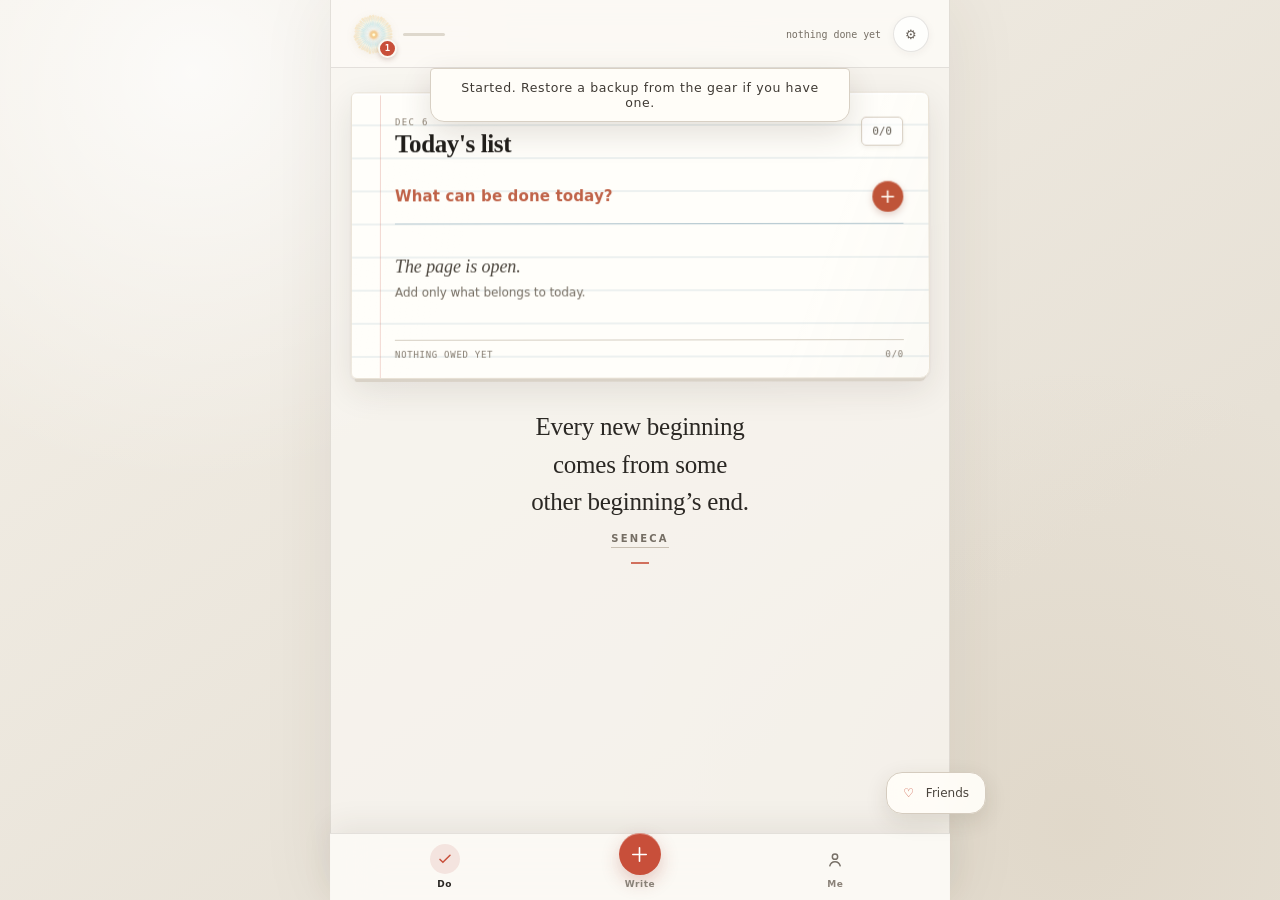
==== commit d31b6e0e: "Retire the starter habit and make task titles editable" ====
--- a/index.html
+++ b/index.html
@@ -12,11 +12,11 @@
 <link rel="manifest" href="manifest.webmanifest">
 <link rel="icon" href="assets/icons/lumen-ball-192.png" sizes="192x192" type="image/png">
 <link rel="apple-touch-icon" href="assets/icons/lumen-ball-apple.png">
-<link rel="stylesheet" href="assets/css/core.css?v=202609160214">
-<link rel="stylesheet" href="assets/css/app.css?v=202609160214">
-<link rel="stylesheet" href="assets/css/companion.css?v=202609160214">
-<link rel="stylesheet" href="assets/css/scratch.css?v=202609160214">
-<link rel="stylesheet" href="assets/css/paper.css?v=202609160214">
+<link rel="stylesheet" href="assets/css/core.css?v=202609161549">
+<link rel="stylesheet" href="assets/css/app.css?v=202609161549">
+<link rel="stylesheet" href="assets/css/companion.css?v=202609161549">
+<link rel="stylesheet" href="assets/css/scratch.css?v=202609161549">
+<link rel="stylesheet" href="assets/css/paper.css?v=202609161549">
 </head>
 <body>
 
@@ -45,26 +45,26 @@
 <div id="sheet2" hidden><div class="box"></div></div>
 <div id="toast"></div>
 
-<script src="assets/js/store.js?v=202609160214"></script>
-<script src="assets/js/level.js?v=202609160214"></script>
-<script src="assets/js/library.js?v=202609160214"></script>
-<script src="assets/js/ui.js?v=202609160214"></script>
-<script src="assets/js/quotes.js?v=202609160214"></script>
-<script src="assets/js/classify.js?v=202609160214"></script>
-<script src="assets/js/aims.js?v=202609160214"></script>
-<script src="assets/js/insight.js?v=202609160214"></script>
-<script src="assets/js/sync.js?v=202609160214"></script>
-<script src="assets/js/notifications.js?v=202609160214"></script>
-<script src="assets/js/fareharbor.js?v=202609160214"></script>
-<script src="assets/js/shell.js?v=202609160214"></script>
-<script src="assets/js/adaptive.js?v=202609160214"></script>
-<script src="assets/js/companion.js?v=202609160214"></script>
-<script src="assets/js/scratch.js?v=202609160214"></script>
+<script src="assets/js/store.js?v=202609161549"></script>
+<script src="assets/js/level.js?v=202609161549"></script>
+<script src="assets/js/library.js?v=202609161549"></script>
+<script src="assets/js/ui.js?v=202609161549"></script>
+<script src="assets/js/quotes.js?v=202609161549"></script>
+<script src="assets/js/classify.js?v=202609161549"></script>
+<script src="assets/js/aims.js?v=202609161549"></script>
+<script src="assets/js/insight.js?v=202609161549"></script>
+<script src="assets/js/sync.js?v=202609161549"></script>
+<script src="assets/js/notifications.js?v=202609161549"></script>
+<script src="assets/js/fareharbor.js?v=202609161549"></script>
+<script src="assets/js/shell.js?v=202609161549"></script>
+<script src="assets/js/adaptive.js?v=202609161549"></script>
+<script src="assets/js/companion.js?v=202609161549"></script>
+<script src="assets/js/scratch.js?v=202609161549"></script>
 
 <!-- registration order is the order in the bar -->
-<script src="assets/js/surfaces/do.js?v=202609160214"></script>
-<script src="assets/js/surfaces/write.js?v=202609160214"></script>
-<script src="assets/js/surfaces/me.js?v=202609160214"></script>
+<script src="assets/js/surfaces/do.js?v=202609161549"></script>
+<script src="assets/js/surfaces/write.js?v=202609161549"></script>
+<script src="assets/js/surfaces/me.js?v=202609161549"></script>
 
 <script>
   LO.machine.boot();
